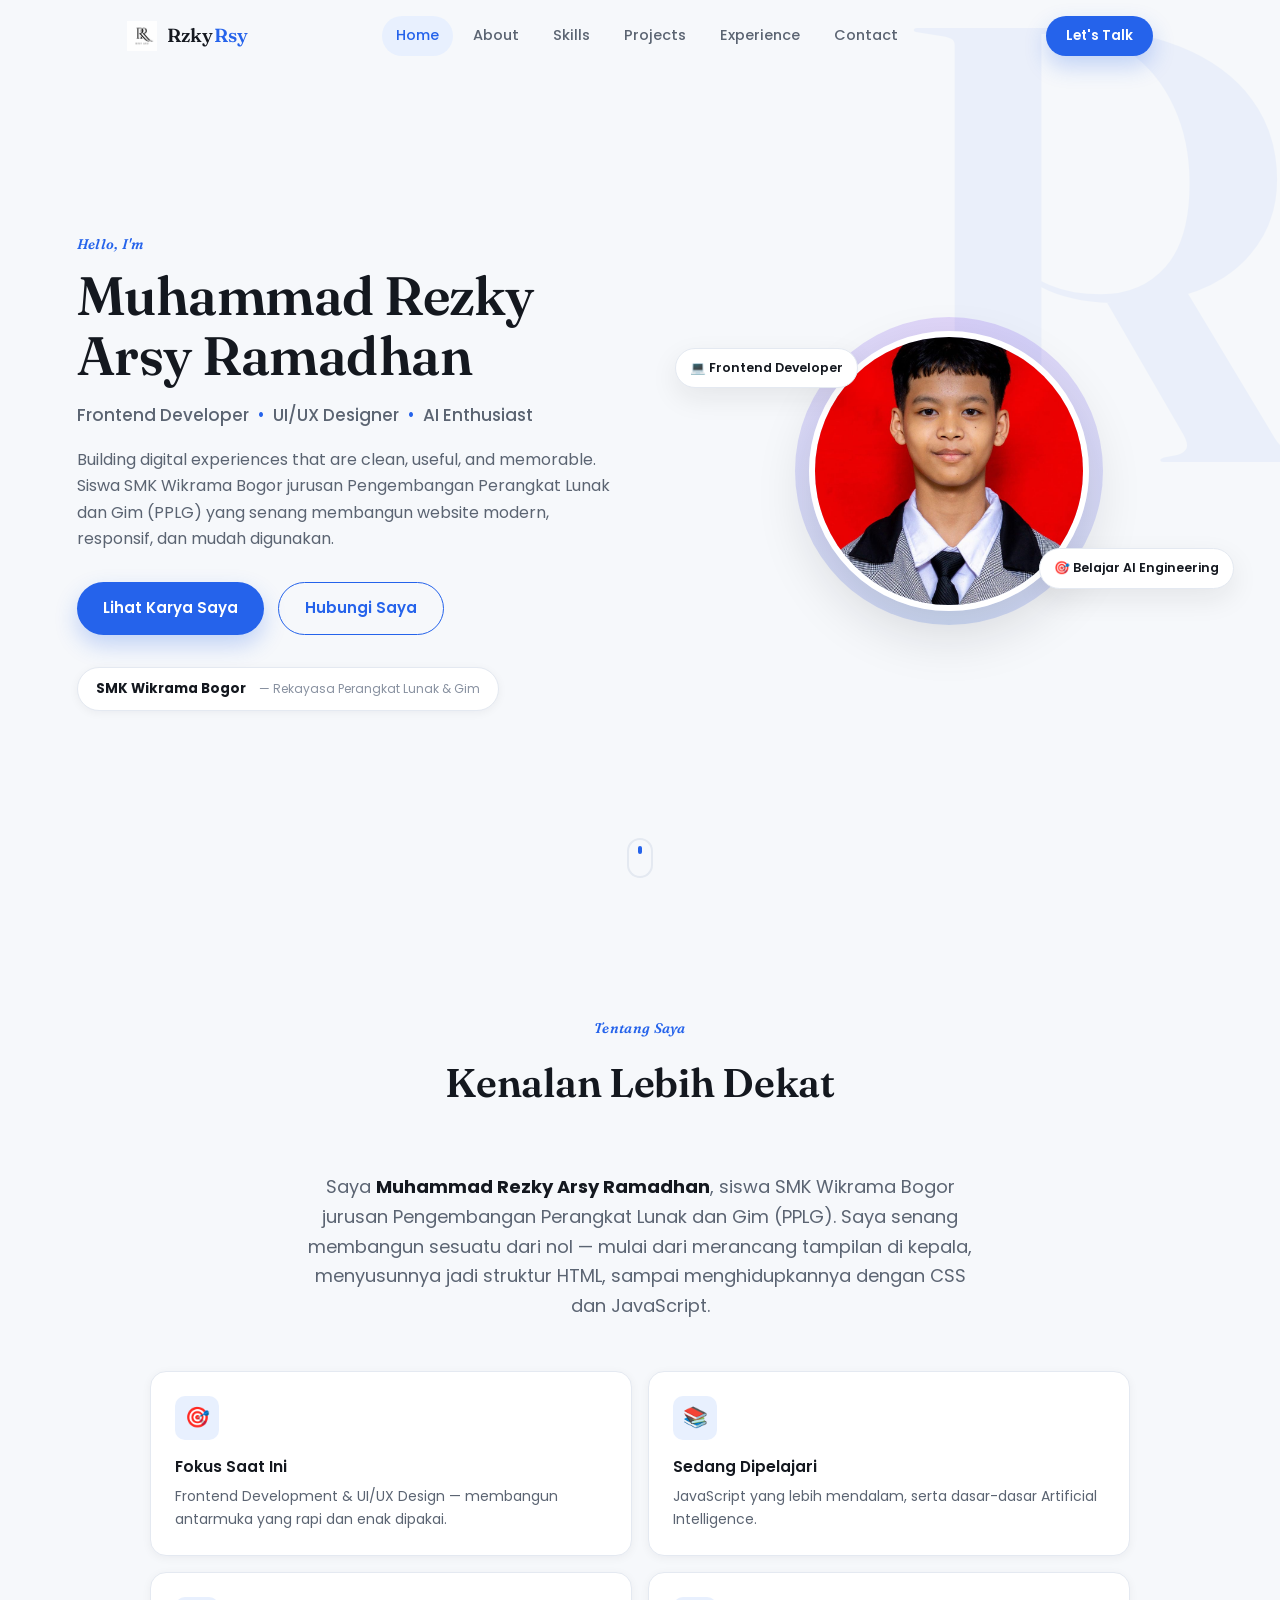
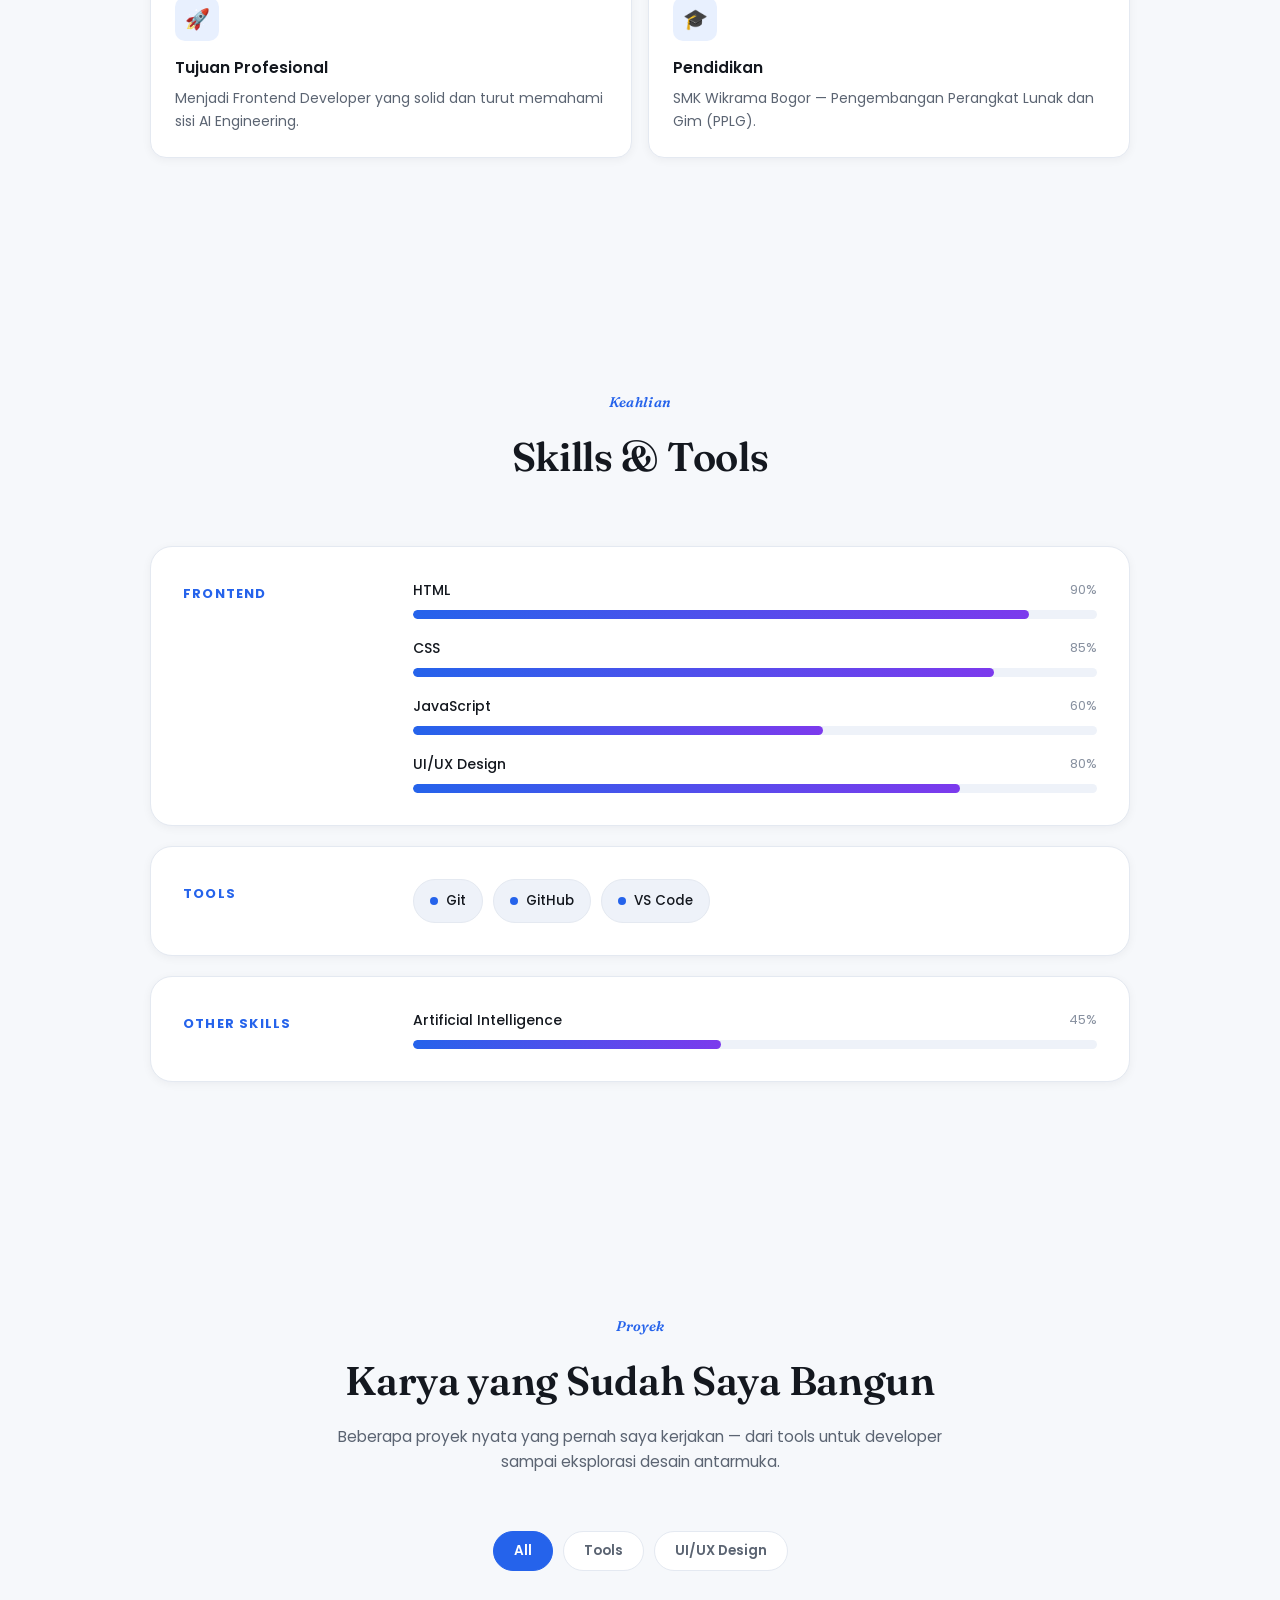
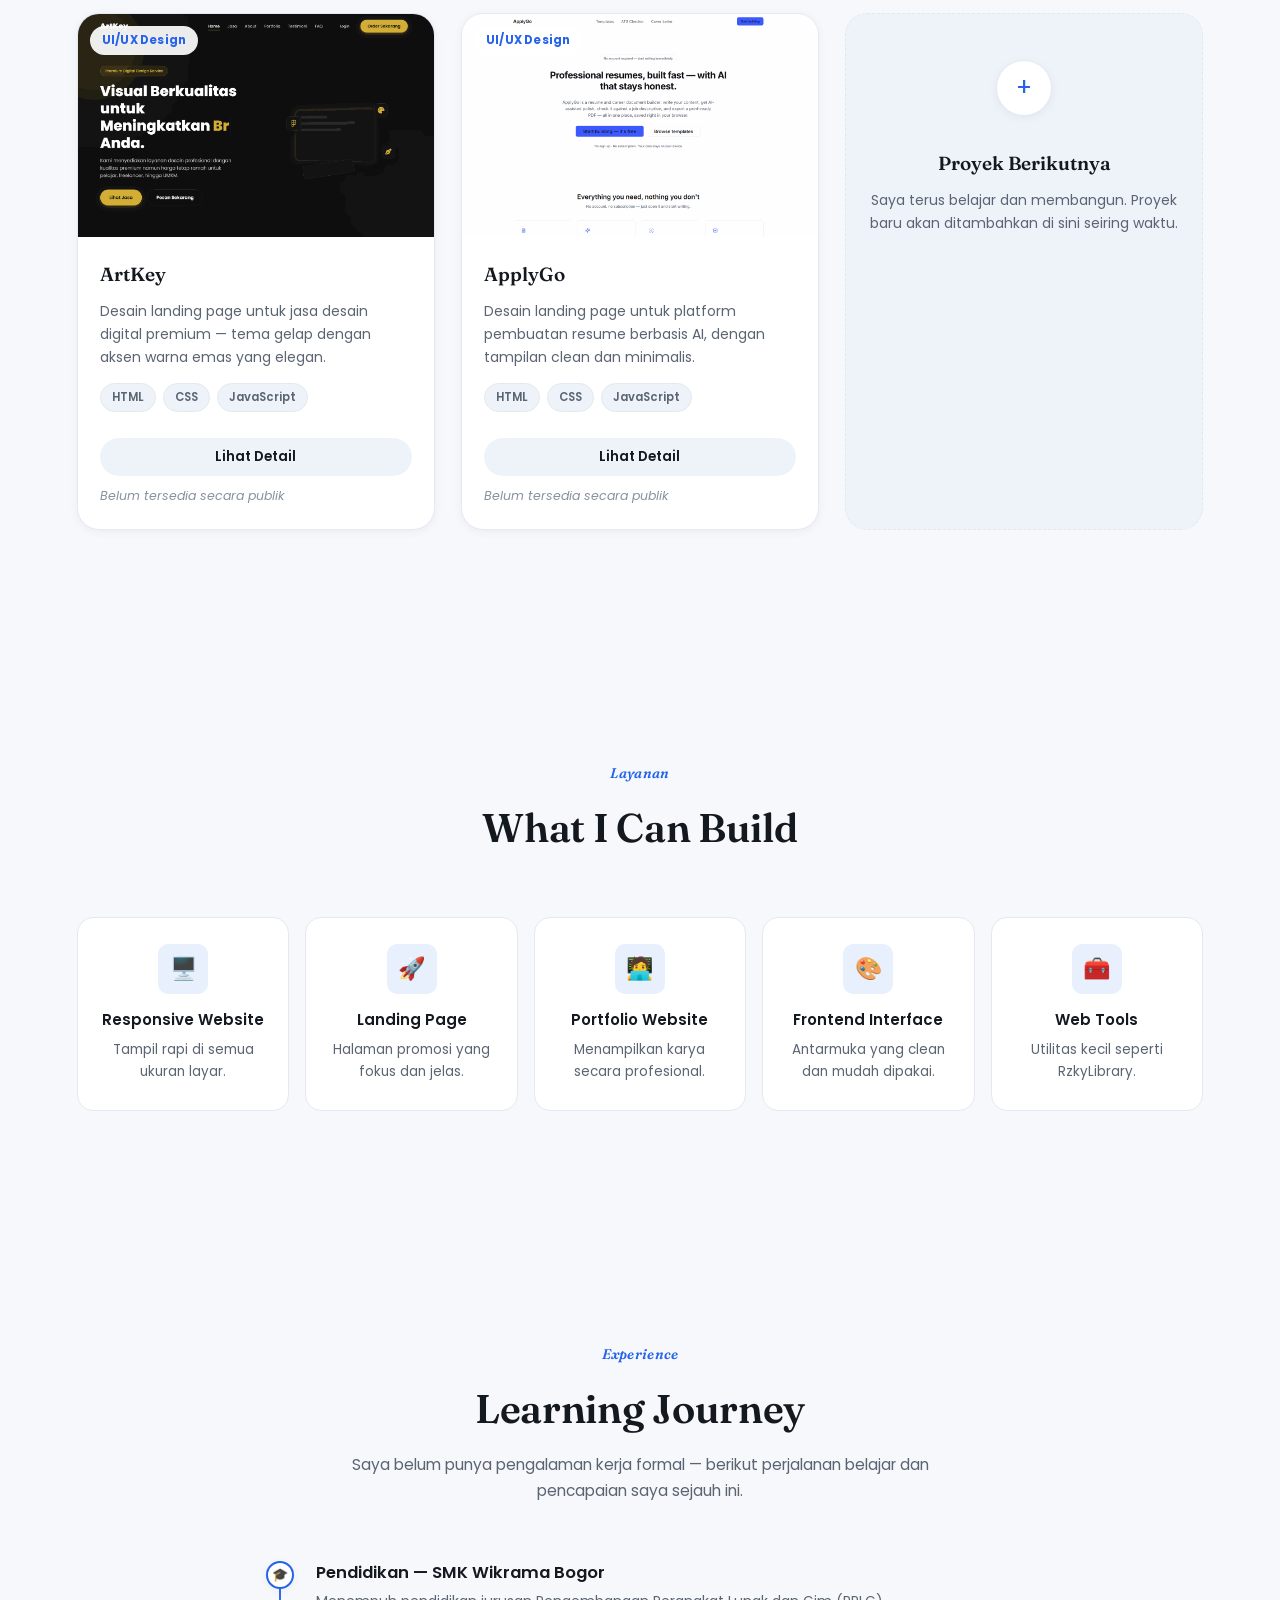
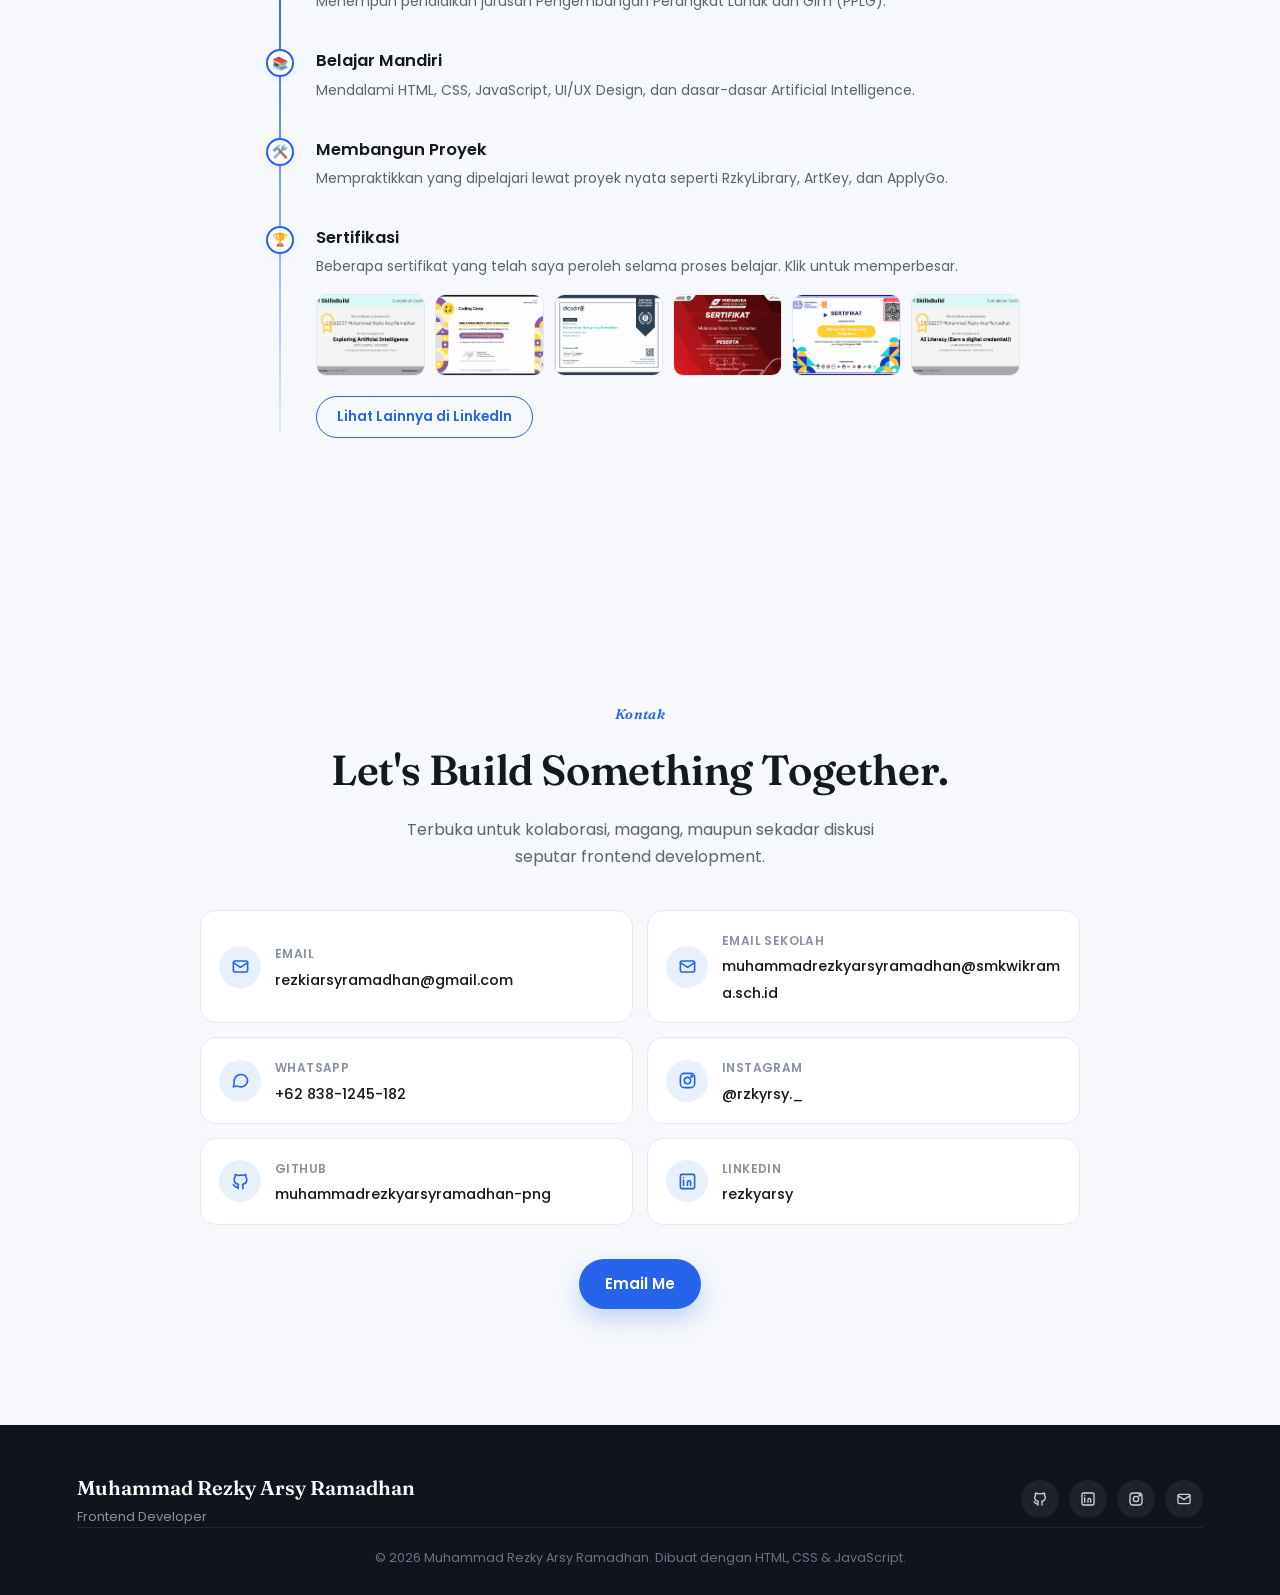
==== index.html @ 9d77505d "RzkyRsy Upgrade v2" ====
<!DOCTYPE html>
<html lang="id">
<head>
<meta charset="UTF-8">
<meta name="viewport" content="width=device-width, initial-scale=1.0">
<title>Muhammad Rezky Arsy Ramadhan | Frontend Developer Portfolio</title>
<meta name="description" content="Portofolio Muhammad Rezky Arsy Ramadhan — Frontend Developer & UI/UX Designer. Lihat proyek, keahlian, dan cara menghubungi saya.">
<meta name="theme-color" content="#2563eb">
<link rel="canonical" href="./index.html">

<meta property="og:type" content="website">
<meta property="og:title" content="Muhammad Rezky Arsy Ramadhan | Frontend Developer">
<meta property="og:description" content="Portofolio pribadi — Frontend Developer & UI/UX Designer. Lihat proyek dan keahlian saya.">
<meta property="og:image" content="img/foto.jpeg">
<meta name="twitter:card" content="summary">

<link rel="icon" type="image/png" href="img/Logo.png">

<link rel="stylesheet" href="style.css">

<link rel="preconnect" href="https://fonts.googleapis.com">
<link rel="preconnect" href="https://fonts.gstatic.com" crossorigin>
<link href="https://fonts.googleapis.com/css2?family=Poppins:wght@300;400;500;600;700&family=Fraunces:ital,wght@0,500;0,600;1,500;1,600&display=swap" rel="stylesheet">
</head>

<body>

<a href="#main-content" class="skip-link">Langsung ke konten</a>
<div class="scroll-progress" id="scrollProgress" aria-hidden="true"></div>

<header class="site-header" id="siteHeader">
  <div class="header-inner">
    <a href="#home" class="brand" aria-label="Kembali ke beranda">
      <img src="img/Logo.png" alt="" class="brand-mark">
      <span class="brand-name">Rzky<span class="accent">Rsy</span>
    </a>

    <nav class="nav-desktop" aria-label="Navigasi utama">
      <a href="#home" class="nav-link" data-nav>Home</a>
      <a href="#about" class="nav-link" data-nav>About</a>
      <a href="#skills" class="nav-link" data-nav>Skills</a>
      <a href="#project" class="nav-link" data-nav>Projects</a>
      <a href="#journey" class="nav-link" data-nav>Experience</a>
      <a href="#contact" class="nav-link" data-nav>Contact</a>
    </nav>

    <div class="header-actions">
      <a href="#contact" class="btn btn-primary btn-sm header-cta">Let's Talk</a>
      <button class="hamburger" id="hamburgerBtn" aria-label="Buka menu navigasi" aria-expanded="false" aria-controls="mobileMenu">
        <span></span><span></span><span></span>
      </button>
    </div>
  </div>

  <nav class="nav-mobile" id="mobileMenu" aria-label="Navigasi mobile">
    <a href="#home" class="nav-link" data-nav>Home</a>
    <a href="#about" class="nav-link" data-nav>About</a>
    <a href="#skills" class="nav-link" data-nav>Skills</a>
    <a href="#project" class="nav-link" data-nav>Projects</a>
    <a href="#journey" class="nav-link" data-nav>Experience</a>
    <a href="#contact" class="nav-link" data-nav>Contact</a>
    <a href="#contact" class="btn btn-primary">Let's Talk</a>
  </nav>
</header>

<main id="main-content">

<!-- ================= HERO ================= -->
<section class="hero" id="home">
  <div class="hero-bg"><span class="hero-watermark" aria-hidden="true">R</span></div>

  <div class="hero-inner">

    <div class="hero-text" data-reveal>
      <p class="eyebrow">Hello, I'm</p>
      <h1 class="hero-name">Muhammad Rezky Arsy Ramadhan</h1>
      <p class="hero-role">
        <span>Frontend Developer</span><span class="dot">•</span>
        <span>UI/UX Designer</span><span class="dot">•</span>
        <span>AI Enthusiast</span>
      </p>
      <p class="hero-desc">
        Building digital experiences that are clean, useful, and memorable. Siswa SMK Wikrama Bogor jurusan
        Pengembangan Perangkat Lunak dan Gim (PPLG) yang senang membangun website modern, responsif, dan mudah digunakan.
      </p>
      <div class="hero-actions">
        <a href="#project" class="btn btn-primary">Lihat Karya Saya</a>
        <a href="#contact" class="btn btn-outline">Hubungi Saya</a>
      </div>
      <div class="hero-meta">
        <strong>SMK Wikrama Bogor</strong>
        <span>&nbsp;— Rekayasa Perangkat Lunak & Gim</span>
      </div>
    </div>

    <div class="hero-visual" data-reveal data-reveal-delay="1">
      <div class="hero-photo-wrap">
        <img src="img/foto.jpeg" alt="Foto Muhammad Rezky Arsy Ramadhan" class="hero-photo" loading="eager" width="280" height="280">
      </div>
      <div class="floating-badge badge-role" aria-hidden="true">💻 Frontend Developer</div>
      <div class="floating-badge badge-focus" aria-hidden="true">🎯 Belajar AI Engineering</div>
    </div>

  </div>

  <a href="#about" class="scroll-cue" aria-label="Gulir ke bawah"><span></span></a>
</section>

<!-- ================= ABOUT ================= -->
<section class="about" id="about">
  <div class="section-head" data-reveal>
    <p class="eyebrow">Tentang Saya</p>
    <h2>Kenalan Lebih Dekat</h2>
  </div>

  <div class="about-grid">
    <p class="about-lead" data-reveal>
      Saya <strong>Muhammad Rezky Arsy Ramadhan</strong>, siswa SMK Wikrama Bogor jurusan Pengembangan Perangkat
      Lunak dan Gim (PPLG). Saya senang membangun sesuatu dari nol — mulai dari merancang tampilan di kepala,
      menyusunnya jadi struktur HTML, sampai menghidupkannya dengan CSS dan JavaScript.
    </p>

    <div class="info-cards">
      <div class="info-card" data-reveal>
        <span class="info-icon" aria-hidden="true">🎯</span>
        <h3>Fokus Saat Ini</h3>
        <p>Frontend Development &amp; UI/UX Design — membangun antarmuka yang rapi dan enak dipakai.</p>
      </div>
      <div class="info-card" data-reveal data-reveal-delay="1">
        <span class="info-icon" aria-hidden="true">📚</span>
        <h3>Sedang Dipelajari</h3>
        <p>JavaScript yang lebih mendalam, serta dasar-dasar Artificial Intelligence.</p>
      </div>
      <div class="info-card" data-reveal data-reveal-delay="2">
        <span class="info-icon" aria-hidden="true">🚀</span>
        <h3>Tujuan Profesional</h3>
        <p>Menjadi Frontend Developer yang solid dan turut memahami sisi AI Engineering.</p>
      </div>
      <div class="info-card" data-reveal data-reveal-delay="3">
        <span class="info-icon" aria-hidden="true">🎓</span>
        <h3>Pendidikan</h3>
        <p>SMK Wikrama Bogor — Pengembangan Perangkat Lunak dan Gim (PPLG).</p>
      </div>
    </div>
  </div>
</section>

<!-- ================= SKILLS ================= -->
<section class="skills" id="skills">
  <div class="section-head" data-reveal>
    <p class="eyebrow">Keahlian</p>
    <h2>Skills &amp; Tools</h2>
  </div>

  <div class="skills-groups">

    <div class="skill-group" data-reveal>
      <h3>Frontend</h3>
      <div class="skill-bars">
        <div class="skill-bar-row">
          <div class="skill-bar-top"><span>HTML</span><span>90%</span></div>
          <div class="bar"><div class="bar-fill" data-width="90"></div></div>
        </div>
        <div class="skill-bar-row">
          <div class="skill-bar-top"><span>CSS</span><span>85%</span></div>
          <div class="bar"><div class="bar-fill" data-width="85"></div></div>
        </div>
        <div class="skill-bar-row">
          <div class="skill-bar-top"><span>JavaScript</span><span>60%</span></div>
          <div class="bar"><div class="bar-fill" data-width="60"></div></div>
        </div>
        <div class="skill-bar-row">
          <div class="skill-bar-top"><span>UI/UX Design</span><span>80%</span></div>
          <div class="bar"><div class="bar-fill" data-width="80"></div></div>
        </div>
      </div>
    </div>

    <div class="skill-group" data-reveal data-reveal-delay="1">
      <h3>Tools</h3>
      <div class="tool-chips">
        <span class="tool-chip"><span class="dot-icon" aria-hidden="true"></span>Git</span>
        <span class="tool-chip"><span class="dot-icon" aria-hidden="true"></span>GitHub</span>
        <span class="tool-chip"><span class="dot-icon" aria-hidden="true"></span>VS Code</span>
      </div>
    </div>

    <div class="skill-group" data-reveal data-reveal-delay="2">
      <h3>Other Skills</h3>
      <div class="skill-bars">
        <div class="skill-bar-row">
          <div class="skill-bar-top"><span>Artificial Intelligence</span><span>45%</span></div>
          <div class="bar"><div class="bar-fill" data-width="45"></div></div>
        </div>
      </div>
    </div>

  </div>
</section>

<!-- ================= PROJECTS ================= -->
<section class="project" id="project">
  <div class="section-head" data-reveal>
    <p class="eyebrow">Proyek</p>
    <h2>Karya yang Sudah Saya Bangun</h2>
    <p class="section-sub">Beberapa proyek nyata yang pernah saya kerjakan — dari tools untuk developer sampai eksplorasi desain antarmuka.</p>
  </div>

  <div class="filter-bar" role="group" aria-label="Filter proyek" data-reveal>
    <button class="filter-btn active" data-filter="all">All</button>
    <button class="filter-btn" data-filter="tools">Tools</button>
    <button class="filter-btn" data-filter="design">UI/UX Design</button>
  </div>

  <div class="project-grid" id="projectGrid">

    <!-- PROJECT 2: ArtKey -->
    <article class="project-card" data-category="design" data-reveal data-reveal-delay="1"
      data-title="ArtKey — Landing Page Jasa Desain"
      data-category-label="UI/UX Design"
      data-desc="Desain antarmuka untuk landing page jasa desain digital premium bertema gelap dengan aksen emas. Fokus pada hero section yang kuat, navigasi yang jelas, dan call-to-action yang mudah ditemukan."
      data-role="Merancang tampilan halaman (hero, navigasi, CTA) serta menyusun struktur HTML &amp; CSS-nya."
      data-tech="HTML,CSS,JavaScript"
      data-images="img/startup1.png,img/startup1-mobile.png">
      <div class="project-media">
        <span class="project-category-tag">UI/UX Design</span>
        <div class="slides">
          <img src="img/startup1.png" alt="Tampilan desktop landing page ArtKey" loading="lazy">
        </div>
      </div>
      <div class="project-body">
        <div class="project-title-row"><h3>ArtKey</h3></div>
        <p class="project-desc">Desain landing page untuk jasa desain digital premium — tema gelap dengan aksen warna emas yang elegan.</p>
        <div class="tech-badges">
          <span class="tech-badge">HTML</span><span class="tech-badge">CSS</span><span class="tech-badge">JavaScript</span>
        </div>
        <div class="project-links">
          <button type="button" class="btn btn-ghost btn-sm" data-open-detail>Lihat Detail</button>
          <span class="link-note">Belum tersedia secara publik</span>
        </div>
      </div>
    </article>

    <!-- PROJECT 3: ApplyGo -->
    <article class="project-card" data-category="design" data-reveal data-reveal-delay="2"
      data-title="ApplyGo — Resume Builder Landing Page"
      data-category-label="UI/UX Design"
      data-desc="Desain antarmuka untuk platform pembuatan resume berbantuan AI. Tampilan clean dan minimalis dengan fokus pada kejelasan alur: tulis, sesuaikan dengan deskripsi pekerjaan, lalu ekspor."
      data-role="Merancang struktur halaman dan tampilan visual (hero, section fitur, CTA)."
      data-tech="HTML,CSS,JavaScript"
      data-images="img/startup2.png">
      <div class="project-media">
        <span class="project-category-tag">UI/UX Design</span>
        <div class="slides">
          <img src="img/startup2.png" alt="Tampilan landing page ApplyGo" loading="lazy">
        </div>
      </div>
      <div class="project-body">
        <div class="project-title-row"><h3>ApplyGo</h3></div>
        <p class="project-desc">Desain landing page untuk platform pembuatan resume berbasis AI, dengan tampilan clean dan minimalis.</p>
        <div class="tech-badges">
          <span class="tech-badge">HTML</span><span class="tech-badge">CSS</span><span class="tech-badge">JavaScript</span>
        </div>
        <div class="project-links">
          <button type="button" class="btn btn-ghost btn-sm" data-open-detail>Lihat Detail</button>
          <span class="link-note">Belum tersedia secara publik</span>
        </div>
      </div>
    </article>

    <!-- COMING SOON -->
    <article class="project-card coming-soon" data-category="all" data-reveal data-reveal-delay="3">
      <div class="project-media">
        <div class="coming-soon-icon" aria-hidden="true">+</div>
      </div>
      <div class="project-body">
        <div class="project-title-row"><h3>Proyek Berikutnya</h3></div>
        <p class="project-desc">Saya terus belajar dan membangun. Proyek baru akan ditambahkan di sini seiring waktu.</p>
      </div>
    </article>

  </div>
</section>

<!-- Project detail modal -->
<div class="modal-overlay" id="projectModal" aria-hidden="true">
  <div class="modal-box" role="dialog" aria-modal="true" aria-labelledby="modalTitle">
    <button class="modal-close" type="button" id="modalCloseBtn" aria-label="Tutup detail proyek">✕</button>
    <div class="modal-media">
      <img src="" alt="" id="modalImage">
    </div>
    <div class="modal-content">
      <span class="project-category-tag" id="modalCategory"></span>
      <h3 id="modalTitle"></h3>
      <div class="modal-section">
        <h4>Overview</h4>
        <p id="modalDesc"></p>
      </div>
      <div class="modal-section">
        <h4>Peran Saya</h4>
        <p id="modalRole"></p>
      </div>
      <div class="modal-section">
        <h4>Teknologi</h4>
        <div class="tech-badges" id="modalTech"></div>
      </div>
      <div class="project-links" id="modalLinks" style="margin-top:20px;"></div>
    </div>
  </div>
</div>

<!-- ================= WHAT I CAN BUILD ================= -->
<section class="services" id="services">
  <div class="section-head" data-reveal>
    <p class="eyebrow">Layanan</p>
    <h2>What I Can Build</h2>
  </div>
  <div class="services-grid">
    <div class="service-card" data-reveal>
      <div class="service-icon" aria-hidden="true">🖥️</div>
      <h3>Responsive Website</h3>
      <p>Tampil rapi di semua ukuran layar.</p>
    </div>
    <div class="service-card" data-reveal data-reveal-delay="1">
      <div class="service-icon" aria-hidden="true">🚀</div>
      <h3>Landing Page</h3>
      <p>Halaman promosi yang fokus dan jelas.</p>
    </div>
    <div class="service-card" data-reveal data-reveal-delay="2">
      <div class="service-icon" aria-hidden="true">🧑‍💻</div>
      <h3>Portfolio Website</h3>
      <p>Menampilkan karya secara profesional.</p>
    </div>
    <div class="service-card" data-reveal data-reveal-delay="3">
      <div class="service-icon" aria-hidden="true">🎨</div>
      <h3>Frontend Interface</h3>
      <p>Antarmuka yang clean dan mudah dipakai.</p>
    </div>
    <div class="service-card" data-reveal data-reveal-delay="4">
      <div class="service-icon" aria-hidden="true">🧰</div>
      <h3>Web Tools</h3>
      <p>Utilitas kecil seperti RzkyLibrary.</p>
    </div>
  </div>
</section>

<!-- ================= JOURNEY / EXPERIENCE ================= -->
<section class="journey" id="journey">
  <div class="section-head" data-reveal>
    <p class="eyebrow">Experience</p>
    <h2>Learning Journey</h2>
    <p class="section-sub">Saya belum punya pengalaman kerja formal — berikut perjalanan belajar dan pencapaian saya sejauh ini.</p>
  </div>

  <div class="timeline">
    <div class="timeline-item" data-reveal>
      <div class="timeline-dot" aria-hidden="true">🎓</div>
      <h3>Pendidikan — SMK Wikrama Bogor</h3>
      <p>Menempuh pendidikan jurusan Pengembangan Perangkat Lunak dan Gim (PPLG).</p>
    </div>
    <div class="timeline-item" data-reveal data-reveal-delay="1">
      <div class="timeline-dot" aria-hidden="true">📚</div>
      <h3>Belajar Mandiri</h3>
      <p>Mendalami HTML, CSS, JavaScript, UI/UX Design, dan dasar-dasar Artificial Intelligence.</p>
    </div>
    <div class="timeline-item" data-reveal data-reveal-delay="2">
      <div class="timeline-dot" aria-hidden="true">🛠️</div>
      <h3>Membangun Proyek</h3>
      <p>Mempraktikkan yang dipelajari lewat proyek nyata seperti RzkyLibrary, ArtKey, dan ApplyGo.</p>
    </div>
    <div class="timeline-item" data-reveal data-reveal-delay="3" id="sertif">
      <div class="timeline-dot" aria-hidden="true">🏆</div>
      <h3>Sertifikasi</h3>
      <p>Beberapa sertifikat yang telah saya peroleh selama proses belajar. Klik untuk memperbesar.</p>
      <div class="cert-grid">
        <a class="cert-card" href="img/1.png" target="_blank" rel="noopener" aria-label="Buka sertifikat 1 ukuran penuh"><img src="img/1.png" alt="Sertifikat 1" loading="lazy"></a>
        <a class="cert-card" href="img/2.png" target="_blank" rel="noopener" aria-label="Buka sertifikat 2 ukuran penuh"><img src="img/2.png" alt="Sertifikat 2" loading="lazy"></a>
        <a class="cert-card" href="img/3.png" target="_blank" rel="noopener" aria-label="Buka sertifikat 3 ukuran penuh"><img src="img/3.png" alt="Sertifikat 3" loading="lazy"></a>
        <a class="cert-card" href="img/4.png" target="_blank" rel="noopener" aria-label="Buka sertifikat 4 ukuran penuh"><img src="img/4.png" alt="Sertifikat 4" loading="lazy"></a>
        <a class="cert-card" href="img/5.png" target="_blank" rel="noopener" aria-label="Buka sertifikat 5 ukuran penuh"><img src="img/5.png" alt="Sertifikat 5" loading="lazy"></a>
        <a class="cert-card" href="img/6.png" target="_blank" rel="noopener" aria-label="Buka sertifikat 6 ukuran penuh"><img src="img/6.png" alt="Sertifikat 6" loading="lazy"></a>
      </div>
      <div class="hero-actions" style="margin-top:20px;">
        <a href="https://www.linkedin.com/in/rezkyarsy/" target="_blank" rel="noopener" class="btn btn-outline btn-sm">Lihat Lainnya di LinkedIn</a>
      </div>
    </div>
  </div>
</section>

<!-- ================= CONTACT ================= -->
<section class="contact" id="contact">
  <div class="contact-inner">
    <p class="eyebrow" data-reveal>Kontak</p>
    <h2 data-reveal>Let's Build Something Together.</h2>
    <p class="section-sub" data-reveal>Terbuka untuk kolaborasi, magang, maupun sekadar diskusi seputar frontend development.</p>

    <div class="contact-grid" data-reveal>
      <a class="contact-card" href="mailto:rezkiarsyramadhan@gmail.com">
        <span class="contact-icon" aria-hidden="true">
          <svg viewBox="0 0 24 24" fill="none" stroke="currentColor" stroke-width="2" stroke-linecap="round" stroke-linejoin="round"><rect x="3" y="5" width="18" height="14" rx="2"></rect><path d="M3 7l9 6 9-6"></path></svg>
        </span>
        <span>
          <span class="contact-label">Email</span><br>
          <span class="contact-value">rezkiarsyramadhan@gmail.com</span>
        </span>
      </a>

      <a class="contact-card" href="mailto:muhammadrezkyarsyramadhan@smkwikrama.sch.id">
        <span class="contact-icon" aria-hidden="true">
          <svg viewBox="0 0 24 24" fill="none" stroke="currentColor" stroke-width="2" stroke-linecap="round" stroke-linejoin="round"><rect x="3" y="5" width="18" height="14" rx="2"></rect><path d="M3 7l9 6 9-6"></path></svg>
        </span>
        <span>
          <span class="contact-label">Email Sekolah</span><br>
          <span class="contact-value">muhammadrezkyarsyramadhan@smkwikrama.sch.id</span>
        </span>
      </a>

      <a class="contact-card" href="https://wa.me/628381245182" target="_blank" rel="noopener">
        <span class="contact-icon" aria-hidden="true">
          <svg viewBox="0 0 24 24" fill="none" stroke="currentColor" stroke-width="2" stroke-linecap="round" stroke-linejoin="round"><path d="M21 11.5a8.5 8.5 0 0 1-12.4 7.55L3 20l1.05-5.4A8.5 8.5 0 1 1 21 11.5z"></path></svg>
        </span>
        <span>
          <span class="contact-label">WhatsApp</span><br>
          <span class="contact-value">+62 838-1245-182</span>
        </span>
      </a>

      <a class="contact-card" href="https://instagram.com/rzkyrsy._" target="_blank" rel="noopener">
        <span class="contact-icon" aria-hidden="true">
          <svg viewBox="0 0 24 24" fill="none" stroke="currentColor" stroke-width="2" stroke-linecap="round" stroke-linejoin="round"><rect x="3" y="3" width="18" height="18" rx="5"></rect><circle cx="12" cy="12" r="4"></circle><circle cx="17.5" cy="6.5" r="1"></circle></svg>
        </span>
        <span>
          <span class="contact-label">Instagram</span><br>
          <span class="contact-value">@rzkyrsy._</span>
        </span>
      </a>

      <a class="contact-card" href="https://github.com/muhammadrezkyarsyramadhan-png" target="_blank" rel="noopener">
        <span class="contact-icon" aria-hidden="true">
          <svg viewBox="0 0 24 24" fill="none" stroke="currentColor" stroke-width="2" stroke-linecap="round" stroke-linejoin="round"><path d="M9 19c-4.3 1.4-4.3-2.5-6-3m12 5v-3.5c0-1 .1-1.4-.5-2 2.8-.3 5.5-1.4 5.5-6a4.6 4.6 0 0 0-1.3-3.2 4.2 4.2 0 0 0-.1-3.2s-1.1-.3-3.5 1.3a12.3 12.3 0 0 0-6.2 0C6.5 2.8 5.4 3.1 5.4 3.1a4.2 4.2 0 0 0-.1 3.2A4.6 4.6 0 0 0 4 9.5c0 4.6 2.7 5.7 5.5 6-.6.6-.6 1.2-.5 2V21"></path></svg>
        </span>
        <span>
          <span class="contact-label">GitHub</span><br>
          <span class="contact-value">muhammadrezkyarsyramadhan-png</span>
        </span>
      </a>

      <a class="contact-card" href="https://www.linkedin.com/in/rezkyarsy/" target="_blank" rel="noopener">
        <span class="contact-icon" aria-hidden="true">
          <svg viewBox="0 0 24 24" fill="none" stroke="currentColor" stroke-width="2" stroke-linecap="round" stroke-linejoin="round"><rect x="3" y="3" width="18" height="18" rx="2"></rect><path d="M7 10v7M7 7v.01M12 17v-4a2 2 0 0 1 4 0v4M12 13v4"></path></svg>
        </span>
        <span>
          <span class="contact-label">LinkedIn</span><br>
          <span class="contact-value">rezkyarsy</span>
        </span>
      </a>
    </div>

    <a href="mailto:rezkiarsyramadhan@gmail.com" class="btn btn-primary" data-reveal>Email Me</a>
  </div>
</section>

</main>

<button class="back-to-top" id="backToTop" aria-label="Kembali ke atas">↑</button>

<footer class="site-footer">
  <div class="footer-inner">
    <div class="footer-brand">
      <span class="brand-name">Muhammad Rezky Arsy Ramadhan</span>
      <div class="footer-role">Frontend Developer</div>
    </div>

    <div class="footer-social">
      <a href="https://github.com/muhammadrezkyarsyramadhan-png" target="_blank" rel="noopener" aria-label="GitHub">
        <svg viewBox="0 0 24 24" fill="none" stroke="currentColor" stroke-width="2" stroke-linecap="round" stroke-linejoin="round"><path d="M9 19c-4.3 1.4-4.3-2.5-6-3m12 5v-3.5c0-1 .1-1.4-.5-2 2.8-.3 5.5-1.4 5.5-6a4.6 4.6 0 0 0-1.3-3.2 4.2 4.2 0 0 0-.1-3.2s-1.1-.3-3.5 1.3a12.3 12.3 0 0 0-6.2 0C6.5 2.8 5.4 3.1 5.4 3.1a4.2 4.2 0 0 0-.1 3.2A4.6 4.6 0 0 0 4 9.5c0 4.6 2.7 5.7 5.5 6-.6.6-.6 1.2-.5 2V21" ></path></svg>
      </a>
      <a href="https://www.linkedin.com/in/rezkyarsy/" target="_blank" rel="noopener" aria-label="LinkedIn">
        <svg viewBox="0 0 24 24" fill="none" stroke="currentColor" stroke-width="2" stroke-linecap="round" stroke-linejoin="round"><rect x="3" y="3" width="18" height="18" rx="2" ></rect><path d="M7 10v7M7 7v.01M12 17v-4a2 2 0 0 1 4 0v4M12 13v4" ></path></svg>
      </a>
      <a href="https://instagram.com/rzkyrsy._" target="_blank" rel="noopener" aria-label="Instagram">
        <svg viewBox="0 0 24 24" fill="none" stroke="currentColor" stroke-width="2" stroke-linecap="round" stroke-linejoin="round"><rect x="3" y="3" width="18" height="18" rx="5" ></rect><circle cx="12" cy="12" r="4" ></circle><circle cx="17.5" cy="6.5" r="1" ></circle></svg>
      </a>
      <a href="mailto:rezkiarsyramadhan@gmail.com" aria-label="Email">
        <svg viewBox="0 0 24 24" fill="none" stroke="currentColor" stroke-width="2" stroke-linecap="round" stroke-linejoin="round"><rect x="3" y="5" width="18" height="14" rx="2" ></rect><path d="M3 7l9 6 9-6" ></path></svg>
      </a>
    </div>
  </div>
  <div class="footer-bottom">© 2026 Muhammad Rezky Arsy Ramadhan. Dibuat dengan HTML, CSS &amp; JavaScript.</div>
</footer>

<script src="script.js"></script>
</body>
</html>
---- style.css ----
/* =========================================================
   RzkyRsy Portfolio — Design System
   ========================================================= */

:root {
  /* Colors */
  --bg: #f6f8fb;
  --surface: #ffffff;
  --surface-2: #eef2f9;
  --text: #14181f;
  --muted: #5b6472;
  --muted-2: #8891a0;
  --accent: #2563eb;
  --accent-dark: #1d4ed8;
  --accent-soft: #e8f0fe;
  --accent-2: #7c3aed;
  --border: #e4e9f1;
  --success: #16a34a;

  /* Radius */
  --r-sm: 10px;
  --r-md: 16px;
  --r-lg: 22px;
  --r-full: 999px;

  /* Shadow */
  --shadow-sm: 0 2px 10px rgba(20, 24, 31, .05);
  --shadow-md: 0 10px 28px rgba(20, 24, 31, .08);
  --shadow-lg: 0 22px 55px rgba(20, 24, 31, .14);

  /* Layout */
  --header-h: 72px;
  --container: 1180px;
  --section-pad: clamp(64px, 9vw, 120px);

  /* Type */
  --font-body: 'Poppins', system-ui, sans-serif;
  --font-display: 'Fraunces', 'Poppins', serif;
}

/* =========================================================
   Reset
   ========================================================= */

* {
  margin: 0;
  padding: 0;
  box-sizing: border-box;
}

html {
  scroll-behavior: smooth;
  scroll-padding-top: var(--header-h);
}

body {
  font-family: var(--font-body);
  background: var(--bg);
  color: var(--text);
  line-height: 1.65;
  -webkit-font-smoothing: antialiased;
  overflow-x: hidden;
}

img {
  max-width: 100%;
  display: block;
}

a {
  color: inherit;
  text-decoration: none;
}

ul {
  list-style: none;
}

button {
  font-family: inherit;
  cursor: pointer;
  border: none;
  background: none;
}

section {
  padding: var(--section-pad) 6vw;
  position: relative;
}

.container {
  max-width: var(--container);
  margin: 0 auto;
}

@media (prefers-reduced-motion: reduce) {
  *, *::before, *::after {
    animation-duration: 0.001ms !important;
    animation-iteration-count: 1 !important;
    transition-duration: 0.001ms !important;
    scroll-behavior: auto !important;
  }
}

:focus-visible {
  outline: 3px solid var(--accent);
  outline-offset: 3px;
  border-radius: 4px;
}

.visually-hidden {
  position: absolute;
  width: 1px;
  height: 1px;
  overflow: hidden;
  clip: rect(0 0 0 0);
  white-space: nowrap;
}

.skip-link {
  position: absolute;
  left: 12px;
  top: -60px;
  background: var(--accent);
  color: #fff;
  padding: 10px 18px;
  border-radius: var(--r-sm);
  z-index: 3000;
  transition: top .2s ease;
}

.skip-link:focus {
  top: 12px;
}

/* =========================================================
   Scroll progress
   ========================================================= */

.scroll-progress {
  position: fixed;
  top: 0;
  left: 0;
  height: 3px;
  width: 0%;
  background: linear-gradient(90deg, var(--accent), var(--accent-2));
  z-index: 3000;
  transition: width .1s linear;
}

/* =========================================================
   Header / Navbar
   ========================================================= */

.site-header {
  position: fixed;
  top: 0;
  left: 0;
  right: 0;
  height: var(--header-h);
  z-index: 2000;
  background: transparent;
  transition: background .35s ease, box-shadow .35s ease, backdrop-filter .35s ease, border-color .35s ease;
  border-bottom: 1px solid transparent;
}

.site-header.scrolled {
  background: rgba(255, 255, 255, .82);
  backdrop-filter: blur(14px);
  -webkit-backdrop-filter: blur(14px);
  box-shadow: var(--shadow-sm);
  border-bottom: 1px solid var(--border);
}

.header-inner {
  max-width: var(--container);
  margin: 0 auto;
  height: var(--header-h);
  padding: 0 6vw;
  display: flex;
  align-items: center;
  justify-content: space-between;
  gap: 18px;
}

.brand {
  display: flex;
  align-items: center;
  gap: 10px;
  font-weight: 600;
  letter-spacing: .2px;
  flex-shrink: 0;
}

.brand-mark {
  width: 30px;
  height: 30px;
  object-fit: contain;
}

.brand-name {
  font-family: var(--font-display);
  font-size: 19px;
  font-weight: 600;
  color: var(--text);
}

.brand-name .accent {
  color: var(--accent);
}

.nav-desktop {
  display: none;
  align-items: center;
  gap: 6px;
}

.nav-link {
  position: relative;
  padding: 8px 14px;
  font-size: 14.5px;
  font-weight: 500;
  color: var(--muted);
  border-radius: var(--r-full);
  transition: color .25s ease, background .25s ease;
  white-space: nowrap;
}

.nav-link:hover {
  color: var(--accent);
  background: var(--accent-soft);
}

.nav-link.active {
  color: var(--accent);
  background: var(--accent-soft);
}

.header-actions {
  display: flex;
  align-items: center;
  gap: 12px;
}

.header-cta {
  display: none;
}

.hamburger {
  display: flex;
  flex-direction: column;
  justify-content: center;
  gap: 5px;
  width: 40px;
  height: 40px;
  border-radius: var(--r-sm);
  align-items: center;
}

.hamburger span {
  width: 22px;
  height: 2px;
  background: var(--text);
  border-radius: 2px;
  transition: transform .3s ease, opacity .3s ease;
}

.hamburger[aria-expanded="true"] span:nth-child(1) {
  transform: translateY(7px) rotate(45deg);
}

.hamburger[aria-expanded="true"] span:nth-child(2) {
  opacity: 0;
}

.hamburger[aria-expanded="true"] span:nth-child(3) {
  transform: translateY(-7px) rotate(-45deg);
}

.nav-mobile {
  position: fixed;
  top: var(--header-h);
  left: 0;
  right: 0;
  background: var(--surface);
  border-bottom: 1px solid var(--border);
  box-shadow: var(--shadow-md);
  display: flex;
  flex-direction: column;
  padding: 10px 6vw 22px;
  gap: 4px;
  transform: translateY(-8px);
  opacity: 0;
  visibility: hidden;
  pointer-events: none;
  transition: transform .25s ease, opacity .25s ease, visibility .25s;
  z-index: 1999;
}

.nav-mobile.open {
  transform: translateY(0);
  opacity: 1;
  visibility: visible;
  pointer-events: auto;
}

.nav-mobile .nav-link {
  padding: 13px 12px;
  font-size: 16px;
  border-radius: var(--r-sm);
  border-bottom: 1px solid var(--border);
}

.nav-mobile .nav-link:last-of-type {
  border-bottom: none;
}

.nav-mobile .btn {
  margin-top: 12px;
  width: 100%;
  text-align: center;
}

/* =========================================================
   Buttons
   ========================================================= */

.btn {
  display: inline-flex;
  align-items: center;
  justify-content: center;
  gap: 8px;
  padding: 13px 26px;
  border-radius: var(--r-full);
  font-weight: 600;
  font-size: 15px;
  transition: transform .25s ease, box-shadow .25s ease, background .25s ease, color .25s ease;
  min-height: 44px;
  white-space: nowrap;
}

.btn-primary {
  background: var(--accent);
  color: #fff;
  box-shadow: 0 10px 22px rgba(37, 99, 235, .25);
}

.btn-primary:hover {
  background: var(--accent-dark);
  transform: translateY(-3px);
  box-shadow: 0 16px 30px rgba(37, 99, 235, .32);
}

.btn-outline {
  border: 1.5px solid var(--accent);
  color: var(--accent);
  background: transparent;
}

.btn-outline:hover {
  background: var(--accent);
  color: #fff;
  transform: translateY(-3px);
}

.btn-ghost {
  background: var(--surface-2);
  color: var(--text);
}

.btn-ghost:hover {
  background: var(--border);
}

.btn-sm {
  padding: 9px 20px;
  font-size: 13.5px;
  min-height: 38px;
}

.btn:disabled,
.btn[aria-disabled="true"] {
  opacity: .5;
  pointer-events: none;
}

/* =========================================================
   Section heads
   ========================================================= */

.eyebrow {
  display: inline-block;
  font-family: var(--font-display);
  font-style: italic;
  font-size: 14px;
  color: var(--accent);
  font-weight: 600;
  letter-spacing: .3px;
  margin-bottom: 10px;
}

.section-head {
  text-align: center;
  max-width: 620px;
  margin: 0 auto clamp(36px, 5vw, 56px);
}

.section-head h2 {
  font-family: var(--font-display);
  font-size: clamp(28px, 4vw, 40px);
  font-weight: 600;
  color: var(--text);
  letter-spacing: -.3px;
}

.section-head p.section-sub {
  margin-top: 10px;
  color: var(--muted);
  font-size: 15.5px;
}

/* =========================================================
   Reveal animation
   ========================================================= */

[data-reveal] {
  opacity: 0;
  transform: translateY(22px);
  transition: opacity .7s cubic-bezier(.2,.7,.3,1), transform .7s cubic-bezier(.2,.7,.3,1);
}

[data-reveal].in-view {
  opacity: 1;
  transform: translateY(0);
}

[data-reveal-delay="1"] { transition-delay: .08s; }
[data-reveal-delay="2"] { transition-delay: .16s; }
[data-reveal-delay="3"] { transition-delay: .24s; }
[data-reveal-delay="4"] { transition-delay: .32s; }

/* =========================================================
   Hero
   ========================================================= */

.hero {
  min-height: 100svh;
  display: flex;
  align-items: center;
  padding-top: calc(var(--header-h) + 30px);
  padding-bottom: 60px;
  overflow: hidden;
}

.hero-bg {
  position: absolute;
  inset: 0;
  z-index: 0;
  pointer-events: none;
  overflow: hidden;
}

.hero-watermark {
  position: absolute;
  top: -8%;
  right: -2%;
  font-family: var(--font-display);
  font-size: min(60vw, 620px);
  font-weight: 600;
  line-height: 1;
  color: var(--accent);
  opacity: .05;
  user-select: none;
}

.hero-glow {
  position: absolute;
  width: 480px;
  height: 480px;
  border-radius: 50%;
  background: radial-gradient(circle, rgba(37,99,235,.16), transparent 70%);
  top: -120px;
  left: -120px;
  filter: blur(10px);
}

.hero-inner {
  position: relative;
  z-index: 1;
  max-width: var(--container);
  margin: 0 auto;
  display: flex;
  flex-direction: column-reverse;
  align-items: center;
  gap: 46px;
  width: 100%;
}

.hero-text {
  width: 100%;
  text-align: center;
}

.hero-name {
  font-family: var(--font-display);
  font-size: clamp(30px, 6.4vw, 54px);
  font-weight: 600;
  line-height: 1.12;
  letter-spacing: -.5px;
  margin-bottom: 14px;
}

.hero-role {
  color: var(--muted);
  font-weight: 500;
  font-size: clamp(14px, 2.4vw, 17px);
  margin-bottom: 18px;
  display: flex;
  flex-wrap: wrap;
  justify-content: center;
  gap: 8px;
}

.hero-role .dot {
  color: var(--accent);
}

.hero-desc {
  color: var(--muted);
  max-width: 540px;
  margin: 0 auto 30px;
  font-size: clamp(14.5px, 2vw, 16px);
}

.hero-actions {
  display: flex;
  flex-wrap: wrap;
  gap: 14px;
  justify-content: center;
  margin-bottom: 32px;
}

.hero-meta {
  display: inline-flex;
  align-items: center;
  gap: 10px;
  padding: 10px 18px;
  background: var(--surface);
  border: 1px solid var(--border);
  border-radius: var(--r-full);
  box-shadow: var(--shadow-sm);
  font-size: 13.5px;
}

.hero-meta strong {
  display: block;
  font-size: 13.5px;
  color: var(--text);
}

.hero-meta span {
  color: var(--muted-2);
  font-size: 12px;
}

.hero-visual {
  position: relative;
  display: flex;
  justify-content: center;
}

.hero-photo-wrap {
  position: relative;
  width: clamp(190px, 42vw, 280px);
  height: clamp(190px, 42vw, 280px);
}

.hero-photo-wrap::before {
  content: "";
  position: absolute;
  inset: -14px;
  border-radius: 50%;
  background: conic-gradient(from 180deg, var(--accent), var(--accent-2), var(--accent));
  opacity: .18;
  animation: spin 14s linear infinite;
}

@keyframes spin {
  to { transform: rotate(360deg); }
}

.hero-photo {
  position: relative;
  width: 100%;
  height: 100%;
  border-radius: 50%;
  object-fit: cover;
  border: 6px solid var(--surface);
  box-shadow: var(--shadow-lg);
}

.floating-badge {
  position: absolute;
  display: flex;
  align-items: center;
  gap: 8px;
  background: var(--surface);
  border: 1px solid var(--border);
  padding: 9px 14px;
  border-radius: var(--r-full);
  box-shadow: var(--shadow-md);
  font-size: 12.5px;
  font-weight: 600;
  animation: float 5s ease-in-out infinite;
}

.badge-role {
  top: 6%;
  left: -4%;
}

.badge-focus {
  bottom: 8%;
  right: -6%;
  animation-delay: 1.2s;
}

@keyframes float {
  0%, 100% { transform: translateY(0); }
  50% { transform: translateY(-9px); }
}

.scroll-cue {
  position: absolute;
  bottom: 22px;
  left: 50%;
  transform: translateX(-50%);
  width: 26px;
  height: 40px;
  border: 2px solid var(--border);
  border-radius: var(--r-full);
  display: none;
}

.scroll-cue span {
  display: block;
  width: 4px;
  height: 8px;
  background: var(--accent);
  border-radius: var(--r-full);
  margin: 6px auto 0;
  animation: cue 1.8s ease infinite;
}

@keyframes cue {
  0% { transform: translateY(0); opacity: 1; }
  70% { transform: translateY(12px); opacity: 0; }
  100% { opacity: 0; }
}

/* =========================================================
   About
   ========================================================= */

.about-grid {
  max-width: 980px;
  margin: 0 auto;
}

.about-lead {
  text-align: center;
  color: var(--muted);
  font-size: clamp(15px, 2vw, 17px);
  max-width: 680px;
  margin: 0 auto clamp(36px, 5vw, 50px);
}

.about-lead strong {
  color: var(--text);
}

.info-cards {
  display: grid;
  grid-template-columns: 1fr;
  gap: 16px;
}

.info-card {
  background: var(--surface);
  border: 1px solid var(--border);
  border-radius: var(--r-md);
  padding: 24px;
  box-shadow: var(--shadow-sm);
  transition: transform .3s ease, box-shadow .3s ease, border-color .3s ease;
}

.info-card:hover {
  transform: translateY(-6px);
  box-shadow: var(--shadow-md);
  border-color: transparent;
}

.info-icon {
  display: inline-flex;
  align-items: center;
  justify-content: center;
  width: 44px;
  height: 44px;
  border-radius: var(--r-sm);
  background: var(--accent-soft);
  font-size: 20px;
  margin-bottom: 14px;
}

.info-card h3 {
  font-size: 15.5px;
  font-weight: 600;
  margin-bottom: 6px;
}

.info-card p {
  color: var(--muted);
  font-size: 14px;
}

/* =========================================================
   Skills
   ========================================================= */

.skills-groups {
  max-width: 980px;
  margin: 0 auto;
  display: grid;
  gap: 20px;
}

.skill-group {
  background: var(--surface);
  border: 1px solid var(--border);
  border-radius: var(--r-lg);
  padding: clamp(22px, 4vw, 32px);
  box-shadow: var(--shadow-sm);
}

.skill-group h3 {
  font-size: 13px;
  text-transform: uppercase;
  letter-spacing: 1.2px;
  color: var(--accent);
  font-weight: 700;
  margin-bottom: 20px;
}

.skill-bars {
  display: grid;
  gap: 18px;
}

.skill-bar-row .skill-bar-top {
  display: flex;
  justify-content: space-between;
  margin-bottom: 8px;
  font-size: 14px;
  font-weight: 500;
}

.skill-bar-top span:last-child {
  color: var(--muted-2);
  font-weight: 400;
  font-size: 13px;
}

.bar {
  width: 100%;
  height: 9px;
  background: var(--surface-2);
  border-radius: var(--r-full);
  overflow: hidden;
}

.bar-fill {
  height: 100%;
  border-radius: var(--r-full);
  background: linear-gradient(90deg, var(--accent), var(--accent-2));
  width: 0%;
  transition: width 1.1s cubic-bezier(.2,.7,.3,1);
}

.tool-chips {
  display: flex;
  flex-wrap: wrap;
  gap: 10px;
}

.tool-chip {
  display: inline-flex;
  align-items: center;
  gap: 8px;
  padding: 10px 16px;
  background: var(--surface-2);
  border: 1px solid var(--border);
  border-radius: var(--r-full);
  font-size: 13.5px;
  font-weight: 500;
  transition: transform .25s ease, border-color .25s ease;
}

.tool-chip:hover {
  transform: translateY(-3px);
  border-color: var(--accent);
}

.tool-chip .dot-icon {
  width: 8px;
  height: 8px;
  border-radius: 50%;
  background: var(--accent);
}

/* =========================================================
   Projects
   ========================================================= */

.filter-bar {
  display: flex;
  justify-content: center;
  gap: 10px;
  flex-wrap: wrap;
  margin-bottom: clamp(28px, 4vw, 42px);
}

.filter-btn {
  padding: 9px 20px;
  border-radius: var(--r-full);
  font-size: 13.5px;
  font-weight: 600;
  background: var(--surface);
  border: 1px solid var(--border);
  color: var(--muted);
  transition: all .25s ease;
}

.filter-btn:hover {
  border-color: var(--accent);
  color: var(--accent);
}

.filter-btn.active {
  background: var(--accent);
  border-color: var(--accent);
  color: #fff;
}

.project-grid {
  display: grid;
  grid-template-columns: 1fr;
  gap: 26px;
  max-width: var(--container);
  margin: 0 auto;
}

.project-card {
  background: var(--surface);
  border: 1px solid var(--border);
  border-radius: var(--r-lg);
  overflow: hidden;
  box-shadow: var(--shadow-sm);
  transition: transform .35s ease, box-shadow .35s ease;
  display: flex;
  flex-direction: column;
}

.project-card.hidden-card {
  display: none;
}

.project-card:hover {
  transform: translateY(-8px);
  box-shadow: var(--shadow-lg);
}

.project-media {
  position: relative;
  aspect-ratio: 16 / 10;
  overflow: hidden;
  background: var(--surface-2);
}

.project-media .slides {
  display: flex;
  height: 100%;
  transition: transform .45s cubic-bezier(.2,.7,.3,1);
}

.project-media .slides img {
  width: 100%;
  height: 100%;
  flex-shrink: 0;
  object-fit: cover;
  object-position: top;
  transition: transform .5s ease;
}

.project-card:hover .project-media .slides img {
  transform: scale(1.06);
}

.media-nav {
  position: absolute;
  top: 50%;
  transform: translateY(-50%);
  width: 32px;
  height: 32px;
  border-radius: 50%;
  background: rgba(15, 18, 24, .45);
  color: #fff;
  display: flex;
  align-items: center;
  justify-content: center;
  font-size: 14px;
  opacity: 0;
  transition: opacity .25s ease, background .25s ease;
}

.project-media:hover .media-nav,
.media-nav:focus-visible {
  opacity: 1;
}

.media-nav:hover {
  background: rgba(15, 18, 24, .7);
}

.media-prev { left: 10px; }
.media-next { right: 10px; }

.media-dots {
  position: absolute;
  bottom: 10px;
  left: 50%;
  transform: translateX(-50%);
  display: flex;
  gap: 5px;
  z-index: 2;
}

.media-dots .mdot {
  width: 6px;
  height: 6px;
  border-radius: 50%;
  background: rgba(255,255,255,.6);
  transition: background .25s ease, width .25s ease;
}

.media-dots .mdot.active {
  background: #fff;
  width: 16px;
  border-radius: var(--r-full);
}

.project-category-tag {
  position: absolute;
  top: 12px;
  left: 12px;
  background: rgba(255,255,255,.92);
  color: var(--accent);
  font-size: 11.5px;
  font-weight: 700;
  padding: 5px 12px;
  border-radius: var(--r-full);
  z-index: 2;
  letter-spacing: .2px;
}

/* Decorative browser mock (used when no real screenshot exists) */
.browser-mock {
  width: 100%;
  height: 100%;
  display: flex;
  flex-direction: column;
  background: linear-gradient(160deg, #111827, #1e293b);
}

.browser-mock .mock-topbar {
  display: flex;
  align-items: center;
  gap: 6px;
  padding: 10px 14px;
  background: rgba(255,255,255,.06);
}

.browser-mock .mock-dot {
  width: 9px;
  height: 9px;
  border-radius: 50%;
  background: rgba(255,255,255,.25);
}

.browser-mock .mock-dot:nth-child(1) { background: #ef4444; }
.browser-mock .mock-dot:nth-child(2) { background: #f59e0b; }
.browser-mock .mock-dot:nth-child(3) { background: #22c55e; }

.browser-mock .mock-body {
  flex: 1;
  padding: 18px 20px;
  display: flex;
  flex-direction: column;
  gap: 10px;
}

.browser-mock .mock-line {
  height: 8px;
  border-radius: 4px;
  background: linear-gradient(90deg, rgba(99,102,241,.5), rgba(99,102,241,.15));
}

.browser-mock .mock-line.w60 { width: 60%; }
.browser-mock .mock-line.w40 { width: 40%; }
.browser-mock .mock-line.w80 { width: 80%; background: linear-gradient(90deg, rgba(139,92,246,.55), rgba(139,92,246,.15)); }
.browser-mock .mock-line.w30 { width: 30%; background: linear-gradient(90deg, rgba(34,197,94,.55), rgba(34,197,94,.15)); }

.browser-mock .mock-chip-row {
  display: flex;
  gap: 8px;
  margin-top: 8px;
}

.browser-mock .mock-chip {
  padding: 5px 12px;
  font-size: 10.5px;
  color: rgba(255,255,255,.7);
  border: 1px solid rgba(255,255,255,.15);
  border-radius: var(--r-full);
}

.project-body {
  padding: 22px;
  display: flex;
  flex-direction: column;
  gap: 10px;
  flex: 1;
}

.project-title-row {
  display: flex;
  align-items: baseline;
  justify-content: space-between;
  gap: 10px;
}

.project-title-row h3 {
  font-family: var(--font-display);
  font-size: 19px;
  font-weight: 600;
}

.project-body p.project-desc {
  color: var(--muted);
  font-size: 14px;
}

.tech-badges {
  display: flex;
  flex-wrap: wrap;
  gap: 7px;
  margin: 4px 0 6px;
}

.tech-badge {
  font-size: 11.5px;
  font-weight: 600;
  padding: 4px 11px;
  border-radius: var(--r-full);
  background: var(--surface-2);
  color: var(--muted);
  border: 1px solid var(--border);
}

.project-links {
  display: flex;
  gap: 10px;
  margin-top: auto;
  padding-top: 10px;
  flex-wrap: wrap;
}

.project-links .btn {
  flex: 1;
  min-width: 120px;
}

.link-note {
  font-size: 12.5px;
  color: var(--muted-2);
  font-style: italic;
}

/* Coming soon card */
.project-card.coming-soon {
  align-items: center;
  justify-content: center;
  text-align: center;
  border: 1.5px dashed var(--border);
  box-shadow: none;
  background: var(--surface-2);
}

.coming-soon .project-media {
  aspect-ratio: auto;
  padding: 46px 24px 10px;
  background: transparent;
  display: flex;
  align-items: center;
  justify-content: center;
}

.coming-soon-icon {
  width: 56px;
  height: 56px;
  border-radius: 50%;
  background: var(--surface);
  border: 1px solid var(--border);
  display: flex;
  align-items: center;
  justify-content: center;
  font-size: 24px;
  color: var(--accent);
  box-shadow: var(--shadow-sm);
}

.coming-soon .project-body {
  align-items: center;
  text-align: center;
}

/* =========================================================
   Modal
   ========================================================= */

.modal-overlay {
  position: fixed;
  inset: 0;
  background: rgba(10, 12, 18, .6);
  backdrop-filter: blur(4px);
  z-index: 4000;
  display: flex;
  align-items: flex-end;
  justify-content: center;
  opacity: 0;
  visibility: hidden;
  transition: opacity .3s ease, visibility .3s ease;
  padding: 0;
}

.modal-overlay.open {
  opacity: 1;
  visibility: visible;
}

@media (min-width: 640px) {
  .modal-overlay {
    align-items: center;
    padding: 24px;
  }
}

.modal-box {
  background: var(--surface);
  width: 100%;
  max-width: 640px;
  max-height: 92svh;
  overflow-y: auto;
  border-radius: var(--r-lg) var(--r-lg) 0 0;
  transform: translateY(30px);
  transition: transform .35s cubic-bezier(.2,.7,.3,1);
  position: relative;
}

@media (min-width: 640px) {
  .modal-box {
    border-radius: var(--r-lg);
  }
}

.modal-overlay.open .modal-box {
  transform: translateY(0);
}

.modal-close {
  position: absolute;
  top: 14px;
  right: 14px;
  width: 36px;
  height: 36px;
  border-radius: 50%;
  background: rgba(15,18,24,.55);
  color: #fff;
  display: flex;
  align-items: center;
  justify-content: center;
  font-size: 18px;
  z-index: 5;
}

.modal-media {
  aspect-ratio: 16/10;
  overflow: hidden;
  background: var(--surface-2);
}

.modal-media img {
  width: 100%;
  height: 100%;
  object-fit: cover;
  object-position: top;
}

.modal-content {
  padding: 26px clamp(20px, 4vw, 32px) 32px;
}

.modal-content .project-category-tag {
  position: static;
  display: inline-block;
  background: var(--accent-soft);
  margin-bottom: 12px;
}

.modal-content h3 {
  font-family: var(--font-display);
  font-size: 24px;
  margin-bottom: 12px;
}

.modal-section {
  margin-top: 16px;
}

.modal-section h4 {
  font-size: 12px;
  text-transform: uppercase;
  letter-spacing: 1px;
  color: var(--muted-2);
  margin-bottom: 6px;
  font-weight: 700;
}

.modal-section p {
  color: var(--muted);
  font-size: 14.5px;
}

/* =========================================================
   Services ("What I Can Build")
   ========================================================= */

.services-grid {
  display: grid;
  grid-template-columns: 1fr;
  gap: 16px;
  max-width: var(--container);
  margin: 0 auto;
}

.service-card {
  background: var(--surface);
  border: 1px solid var(--border);
  border-radius: var(--r-md);
  padding: 26px 22px;
  transition: transform .3s ease, box-shadow .3s ease;
  text-align: center;
}

.service-card:hover {
  transform: translateY(-6px);
  box-shadow: var(--shadow-md);
}

.service-icon {
  width: 50px;
  height: 50px;
  border-radius: var(--r-sm);
  background: var(--accent-soft);
  color: var(--accent);
  display: flex;
  align-items: center;
  justify-content: center;
  margin: 0 auto 14px;
  font-size: 22px;
}

.service-card h3 {
  font-size: 15px;
  font-weight: 600;
  margin-bottom: 6px;
}

.service-card p {
  color: var(--muted);
  font-size: 13.5px;
}

/* =========================================================
   Journey / Timeline
   ========================================================= */

.timeline {
  max-width: 760px;
  margin: 0 auto;
  position: relative;
}

.timeline::before {
  content: "";
  position: absolute;
  left: 19px;
  top: 6px;
  bottom: 6px;
  width: 2px;
  background: linear-gradient(var(--accent), var(--border));
}

.timeline-item {
  position: relative;
  padding-left: 56px;
  margin-bottom: 34px;
}

.timeline-item:last-child {
  margin-bottom: 0;
}

.timeline-dot {
  position: absolute;
  left: 6px;
  top: 2px;
  width: 28px;
  height: 28px;
  border-radius: 50%;
  background: var(--surface);
  border: 2px solid var(--accent);
  color: var(--accent);
  display: flex;
  align-items: center;
  justify-content: center;
  font-size: 13px;
  box-shadow: var(--shadow-sm);
}

.timeline-item h3 {
  font-size: 16.5px;
  font-weight: 600;
  margin-bottom: 4px;
}

.timeline-item p {
  color: var(--muted);
  font-size: 14px;
}

.cert-grid {
  display: grid;
  grid-template-columns: repeat(3, 1fr);
  gap: 10px;
  margin-top: 16px;
}

.cert-card {
  border-radius: var(--r-sm);
  overflow: hidden;
  border: 1px solid var(--border);
  aspect-ratio: 4/3;
  position: relative;
  display: block;
}

.cert-card img {
  width: 100%;
  height: 100%;
  object-fit: cover;
  transition: transform .4s ease;
}

.cert-card:hover img {
  transform: scale(1.08);
}

.cert-card::after {
  content: "🔍";
  position: absolute;
  inset: 0;
  display: flex;
  align-items: center;
  justify-content: center;
  background: rgba(15,18,24,0);
  color: #fff;
  opacity: 0;
  transition: opacity .25s ease, background .25s ease;
  font-size: 15px;
}

.cert-card:hover::after {
  opacity: 1;
  background: rgba(15,18,24,.35);
}

/* =========================================================
   Contact
   ========================================================= */

.contact-inner {
  max-width: 880px;
  margin: 0 auto;
  text-align: center;
}

.contact-inner h2 {
  font-family: var(--font-display);
  font-size: clamp(26px, 4.6vw, 42px);
  font-weight: 600;
  letter-spacing: -.4px;
}

.contact-inner > p.section-sub {
  margin: 12px auto 40px;
  color: var(--muted);
  max-width: 520px;
}

.contact-grid {
  display: grid;
  grid-template-columns: 1fr;
  gap: 14px;
  text-align: left;
  margin-bottom: 34px;
}

.contact-card {
  display: flex;
  align-items: center;
  gap: 14px;
  background: var(--surface);
  border: 1px solid var(--border);
  border-radius: var(--r-md);
  padding: 16px 18px;
  transition: transform .25s ease, box-shadow .25s ease, border-color .25s ease;
}

.contact-card:hover {
  transform: translateY(-4px);
  box-shadow: var(--shadow-md);
  border-color: var(--accent);
}

.contact-icon {
  width: 42px;
  height: 42px;
  flex-shrink: 0;
  border-radius: 50%;
  background: var(--accent-soft);
  color: var(--accent);
  display: flex;
  align-items: center;
  justify-content: center;
}

.contact-icon svg {
  width: 19px;
  height: 19px;
}

.contact-card .contact-label {
  font-size: 12px;
  color: var(--muted-2);
  font-weight: 600;
  text-transform: uppercase;
  letter-spacing: .4px;
}

.contact-card .contact-value {
  font-size: 14.5px;
  font-weight: 500;
  word-break: break-word;
}

/* =========================================================
   Back to top
   ========================================================= */

.back-to-top {
  position: fixed;
  right: 18px;
  bottom: 18px;
  width: 46px;
  height: 46px;
  border-radius: 50%;
  background: var(--accent);
  color: #fff;
  display: flex;
  align-items: center;
  justify-content: center;
  box-shadow: var(--shadow-md);
  opacity: 0;
  visibility: hidden;
  transform: translateY(10px);
  transition: opacity .3s ease, transform .3s ease, visibility .3s ease, background .25s ease;
  z-index: 1500;
  font-size: 18px;
}

.back-to-top.show {
  opacity: 1;
  visibility: visible;
  transform: translateY(0);
}

.back-to-top:hover {
  background: var(--accent-dark);
}

/* =========================================================
   Footer
   ========================================================= */

.site-footer {
  background: #10141d;
  color: #cbd2e0;
  padding: 46px 6vw 26px;
}

.footer-inner {
  max-width: var(--container);
  margin: 0 auto;
  display: flex;
  flex-direction: column;
  align-items: center;
  gap: 20px;
  text-align: center;
}

.footer-brand .brand-name {
  color: #fff;
  font-size: 20px;
}

.footer-role {
  font-size: 13px;
  color: #8891a0;
  margin-top: 2px;
}

.footer-social {
  display: flex;
  gap: 10px;
}

.footer-social a {
  width: 38px;
  height: 38px;
  border-radius: 50%;
  background: rgba(255,255,255,.06);
  color: #cbd2e0;
  display: flex;
  align-items: center;
  justify-content: center;
  transition: background .25s ease, transform .25s ease, color .25s ease;
}

.footer-social a:hover {
  background: var(--accent);
  color: #fff;
  transform: translateY(-3px);
}

.footer-social svg {
  width: 16px;
  height: 16px;
}

.footer-bottom {
  border-top: 1px solid rgba(255,255,255,.08);
  width: 100%;
  padding-top: 20px;
  font-size: 12.5px;
  color: #6b7385;
  text-align: center;
}

/* =========================================================
   Responsive — Tablet ≥ 640px
   ========================================================= */

@media (min-width: 640px) {
  .info-cards {
    grid-template-columns: repeat(2, 1fr);
  }

  .project-grid {
    grid-template-columns: repeat(2, 1fr);
  }

  .services-grid {
    grid-template-columns: repeat(2, 1fr);
  }

  .contact-grid {
    grid-template-columns: repeat(2, 1fr);
  }

  .footer-inner {
    flex-direction: row;
    justify-content: space-between;
    text-align: left;
  }

  .footer-social {
    order: 2;
  }
}

/* =========================================================
   Responsive — Desktop ≥ 900px
   ========================================================= */

@media (min-width: 900px) {
  .nav-desktop {
    display: flex;
  }

  .header-cta {
    display: inline-flex;
  }

  .hamburger,
  .nav-mobile {
    display: none;
  }

  .hero-inner {
    flex-direction: row;
    text-align: left;
    gap: 60px;
  }

  .hero-text {
    text-align: left;
    flex: 1.1;
  }

  .hero-role,
  .hero-actions {
    justify-content: flex-start;
  }

  .hero-desc {
    margin-left: 0;
  }

  .hero-visual {
    flex: 1;
  }

  .scroll-cue {
    display: block;
  }

  .about-lead {
    font-size: 18px;
  }

  .skill-group {
    display: grid;
    grid-template-columns: 200px 1fr;
    align-items: start;
    gap: 30px;
  }

  .skill-group h3 {
    margin-bottom: 0;
    padding-top: 4px;
  }

  .project-grid {
    grid-template-columns: repeat(3, 1fr);
  }

  .services-grid {
    grid-template-columns: repeat(5, 1fr);
  }

  .contact-grid {
    grid-template-columns: repeat(2, 1fr);
  }

  .cert-grid {
    grid-template-columns: repeat(6, 1fr);
  }
}

@media (min-width: 1100px) {
  .project-grid {
    grid-template-columns: repeat(3, 1fr);
  }
}

/* =========================================================
   Small mobile refinements ( ≤ 380px )
   ========================================================= */

@media (max-width: 380px) {
  section {
    padding-left: 5vw;
    padding-right: 5vw;
  }

  .hero-actions .btn,
  .hero-actions {
    width: 100%;
  }

  .hero-actions .btn {
    width: 100%;
  }

  .cert-grid {
    grid-template-columns: repeat(2, 1fr);
  }
}
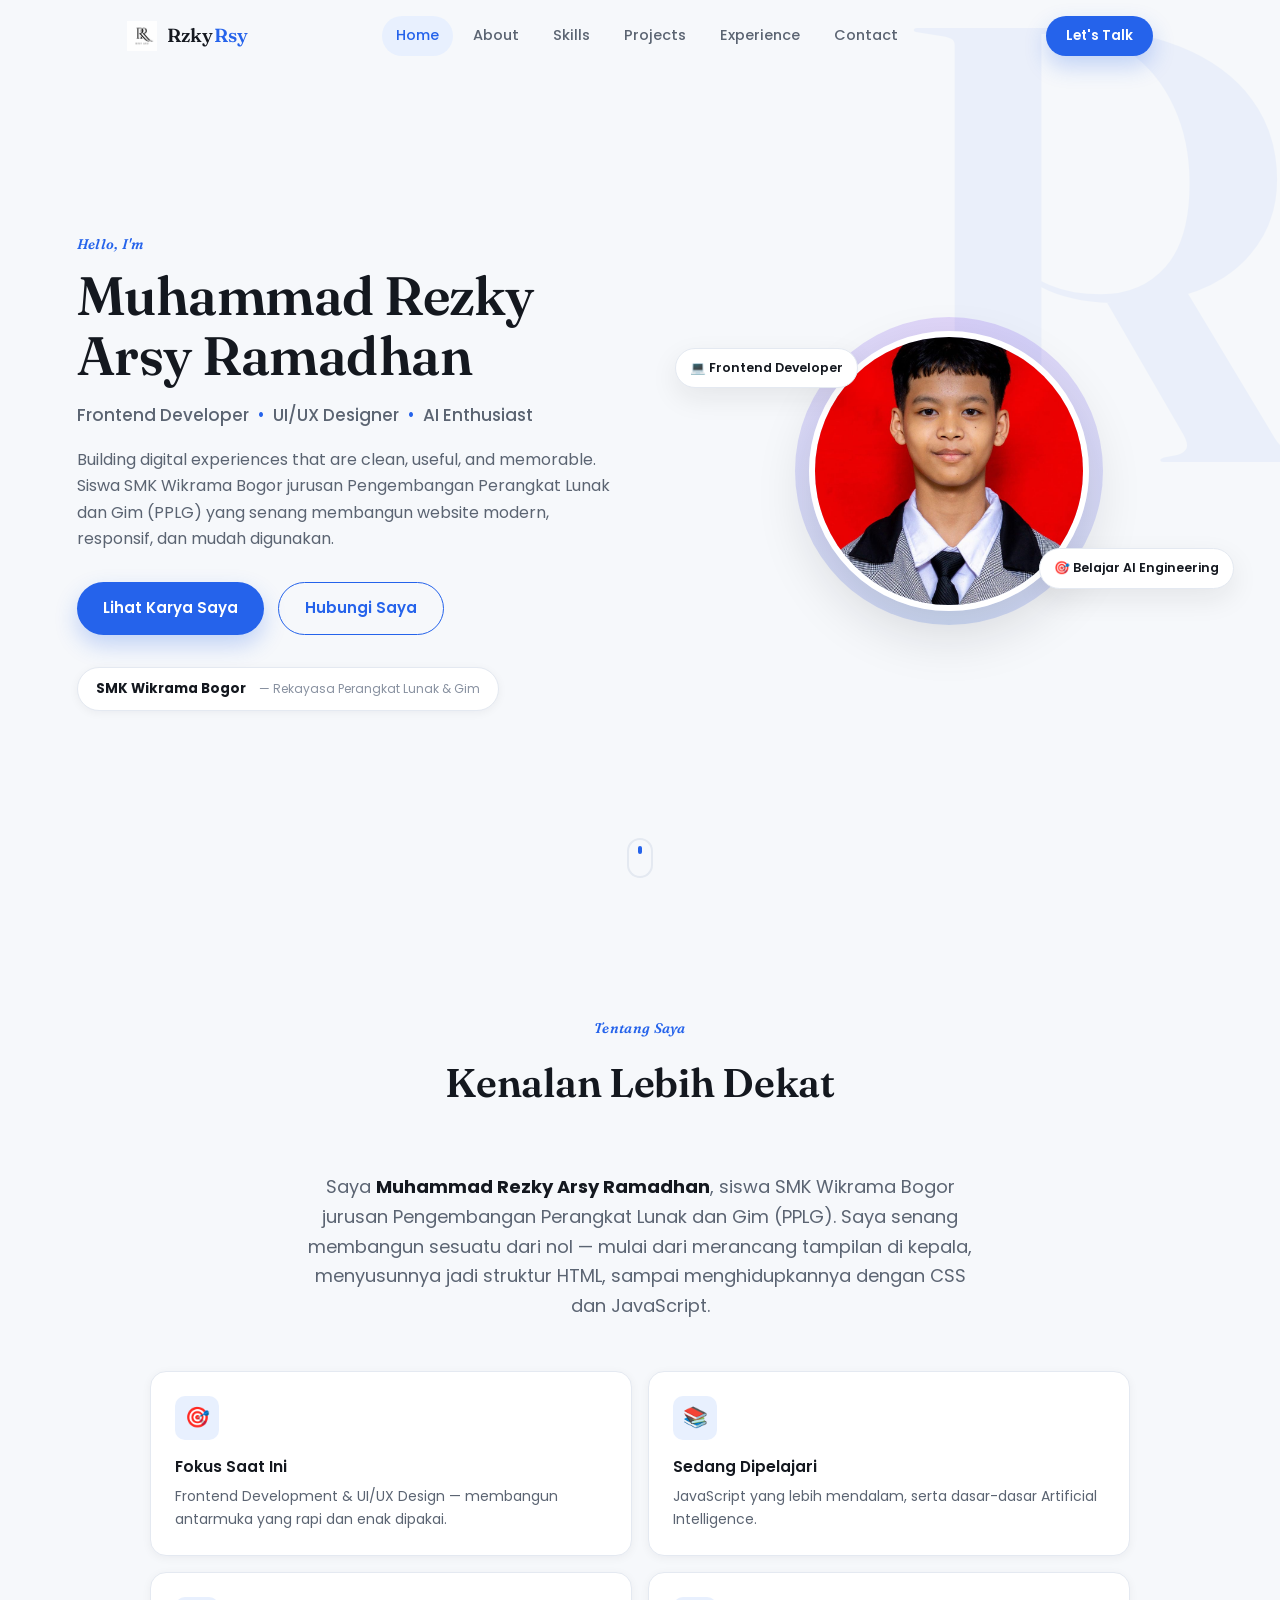
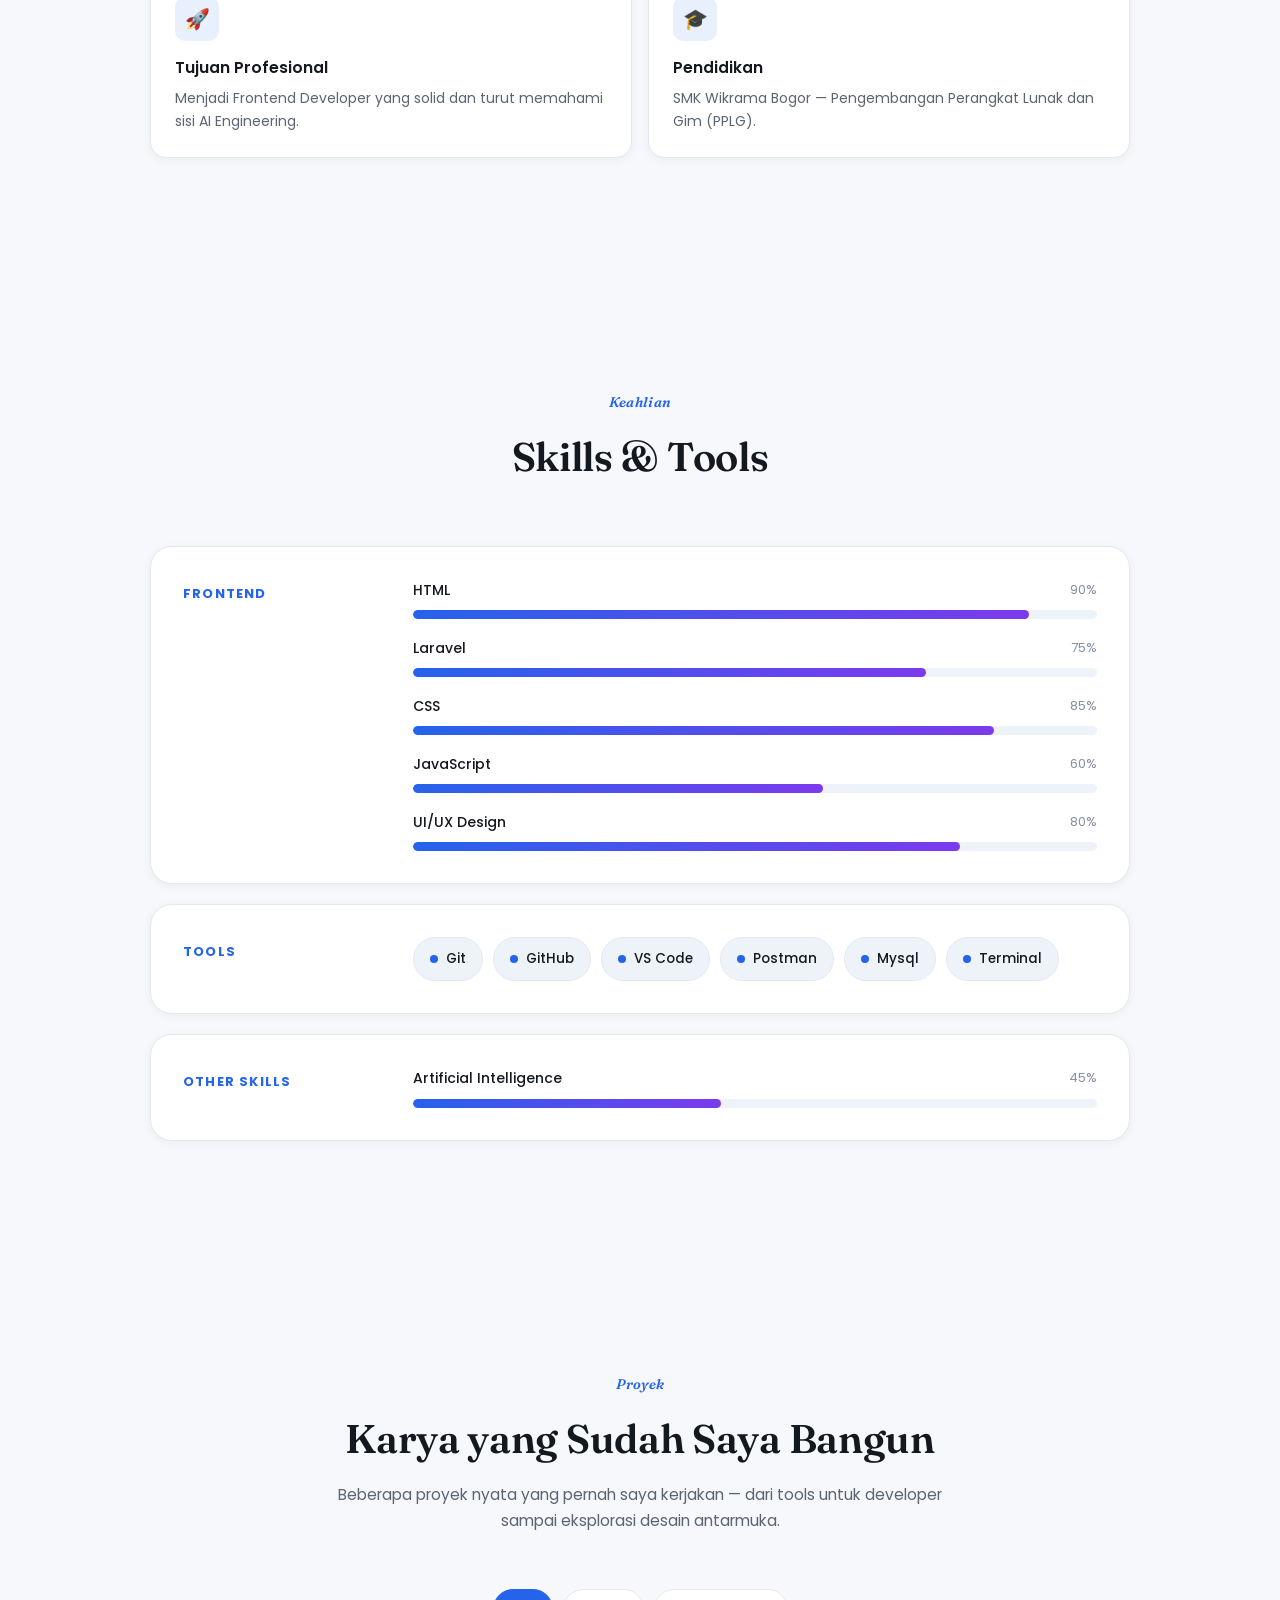
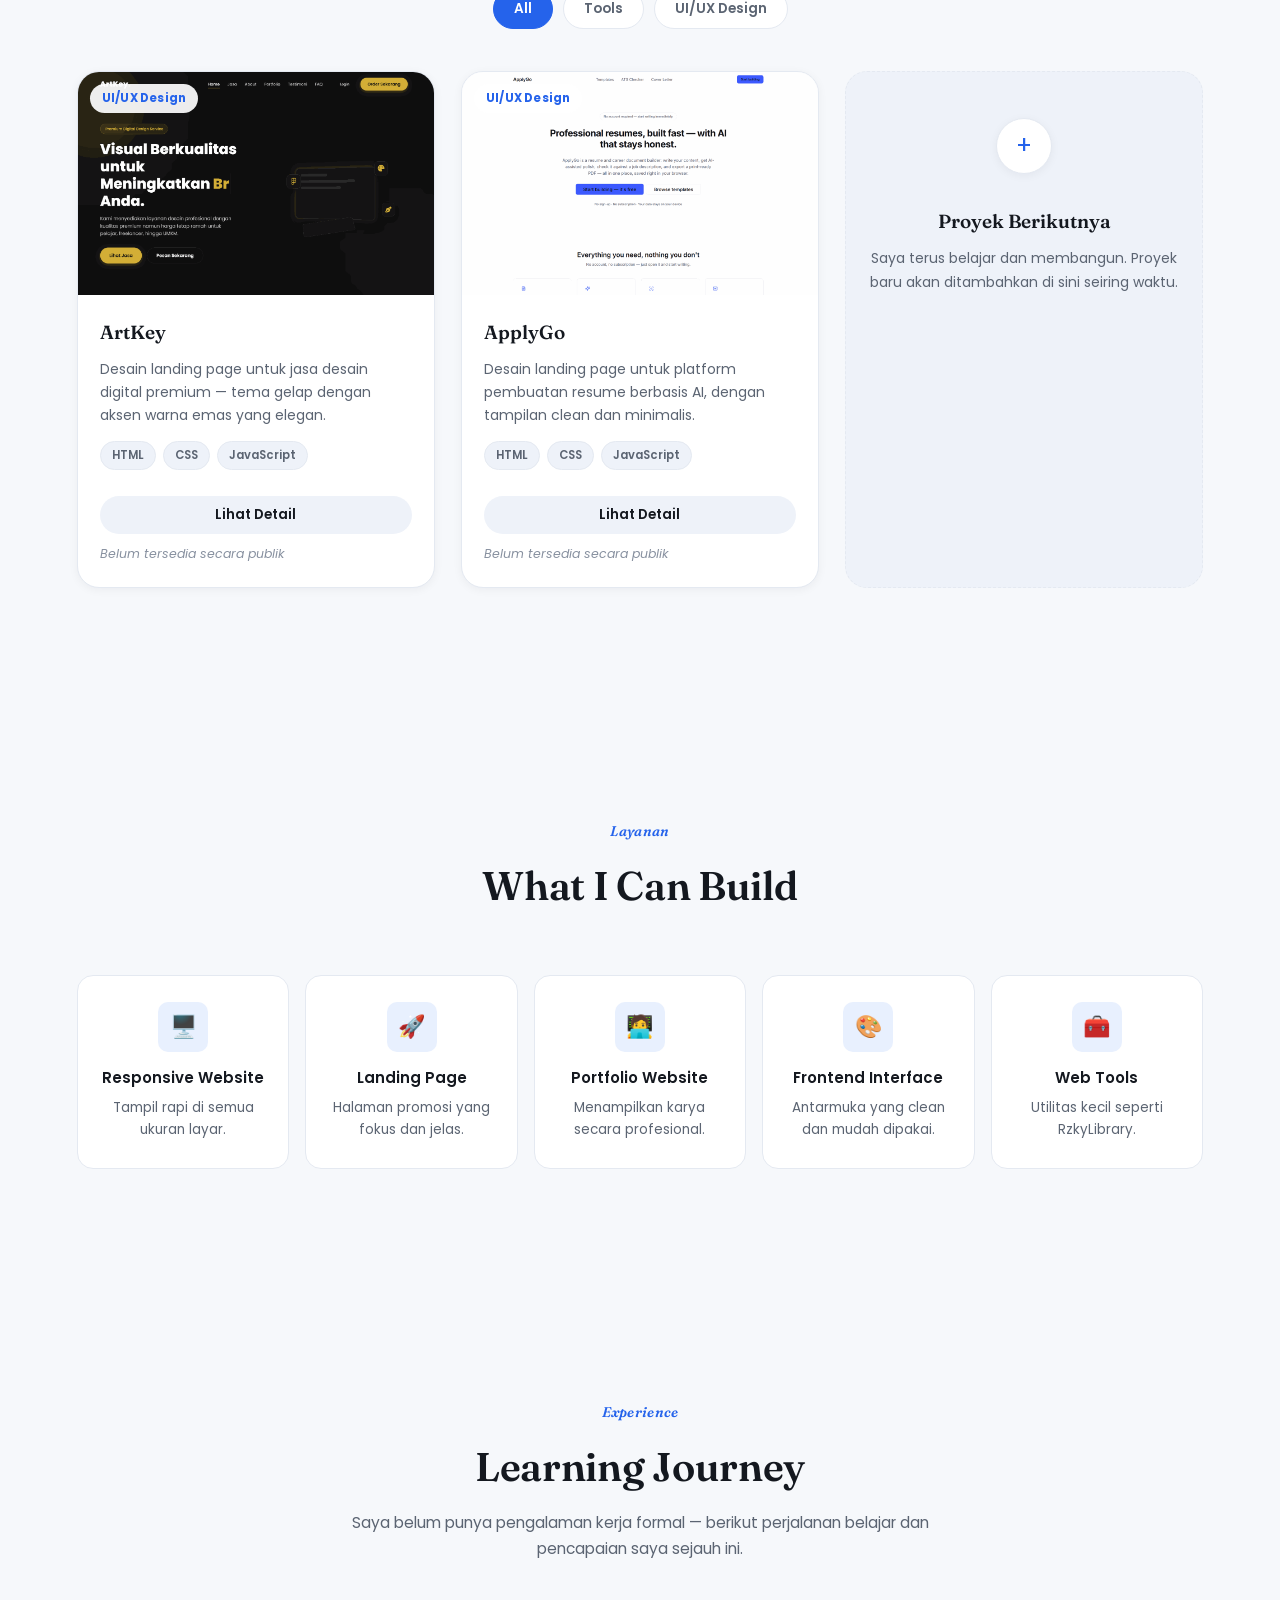
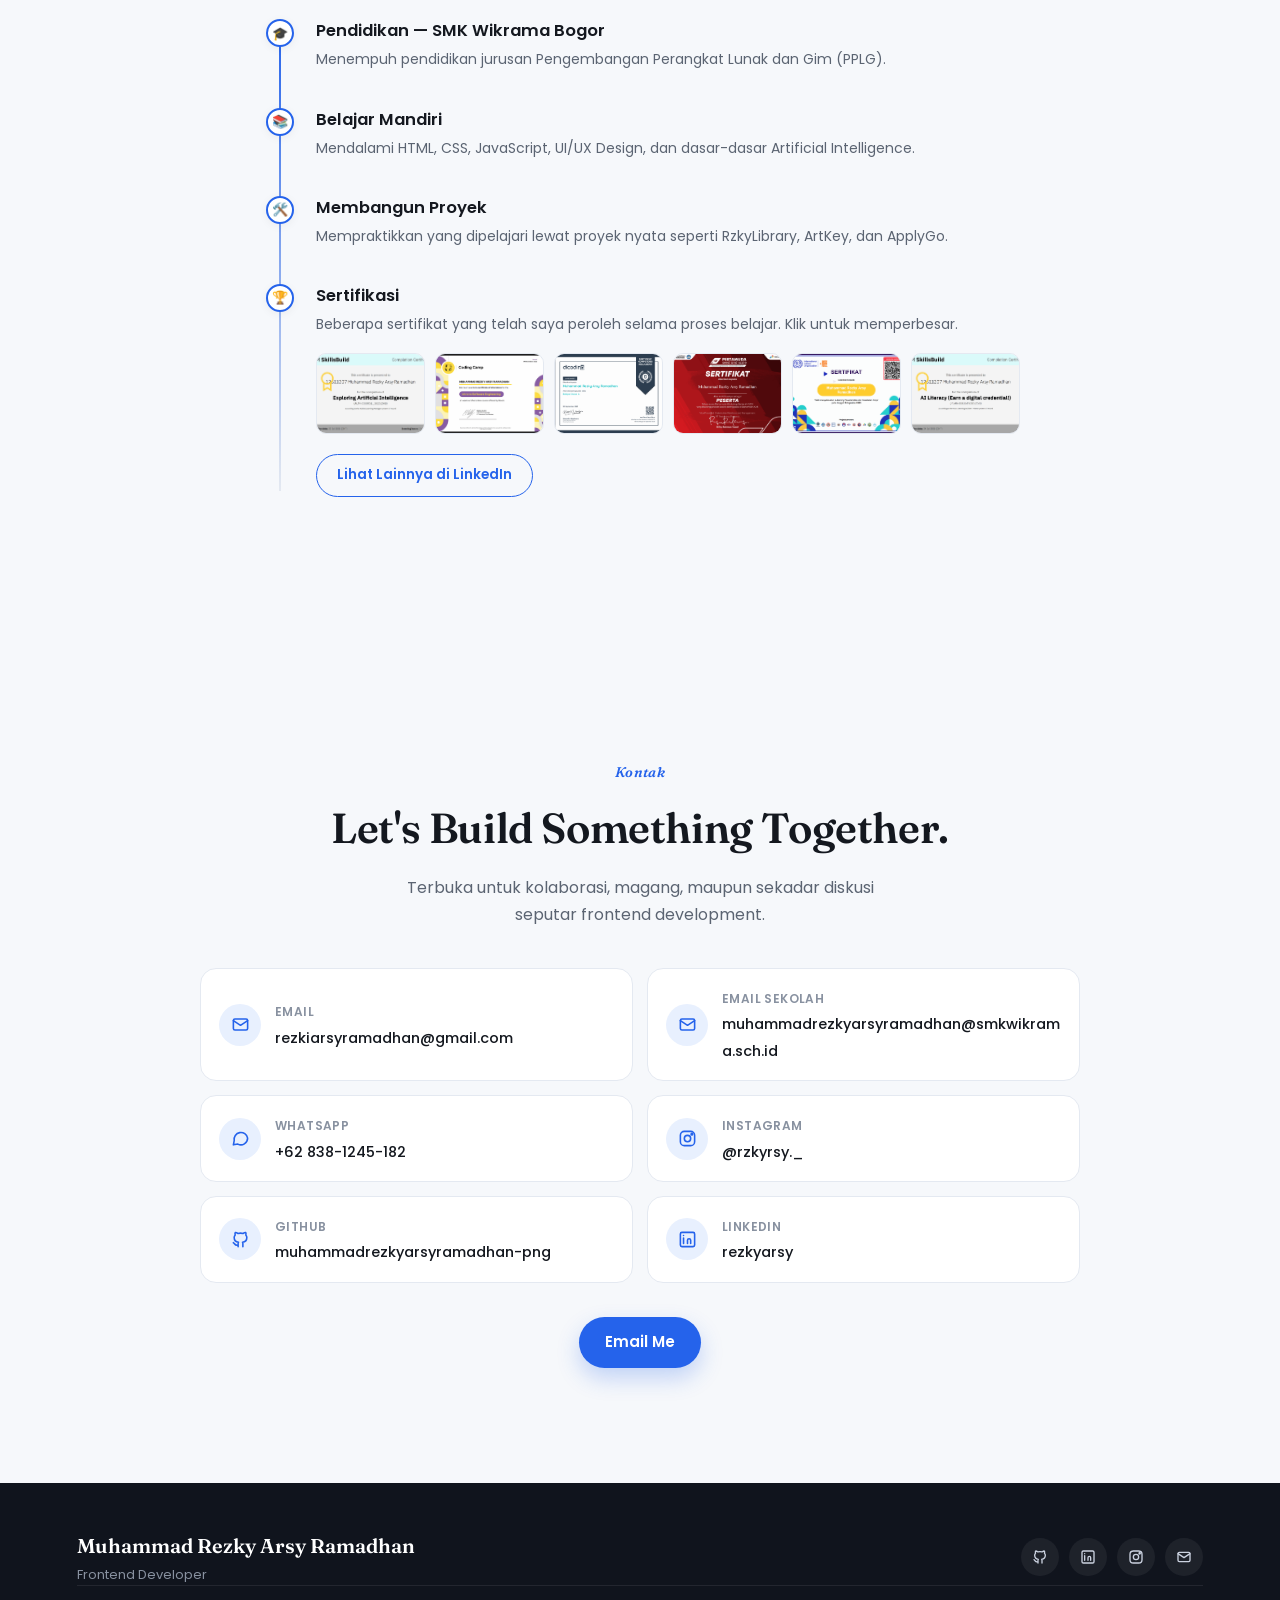
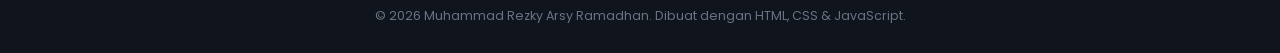
==== commit 4403fb61: "Add Laravel and additional tools to skill section" ====
--- a/index.html
+++ b/index.html
@@ -162,6 +162,10 @@
           <div class="bar"><div class="bar-fill" data-width="90"></div></div>
         </div>
         <div class="skill-bar-row">
+          <div class="skill-bar-top"><span>Laravel</span><span>75%</span></div>
+          <div class="bar"><div class="bar-fill" data-width="75"></div></div>
+        </div>
+        <div class="skill-bar-row">
           <div class="skill-bar-top"><span>CSS</span><span>85%</span></div>
           <div class="bar"><div class="bar-fill" data-width="85"></div></div>
         </div>
@@ -182,6 +186,9 @@
         <span class="tool-chip"><span class="dot-icon" aria-hidden="true"></span>Git</span>
         <span class="tool-chip"><span class="dot-icon" aria-hidden="true"></span>GitHub</span>
         <span class="tool-chip"><span class="dot-icon" aria-hidden="true"></span>VS Code</span>
+        <span class="tool-chip"><span class="dot-icon" aria-hidden="true"></span>Postman</span>
+        <span class="tool-chip"><span class="dot-icon" aria-hidden="true"></span>Mysql</span>
+        <span class="tool-chip"><span class="dot-icon" aria-hidden="true"></span>Terminal</span>
       </div>
     </div>
 
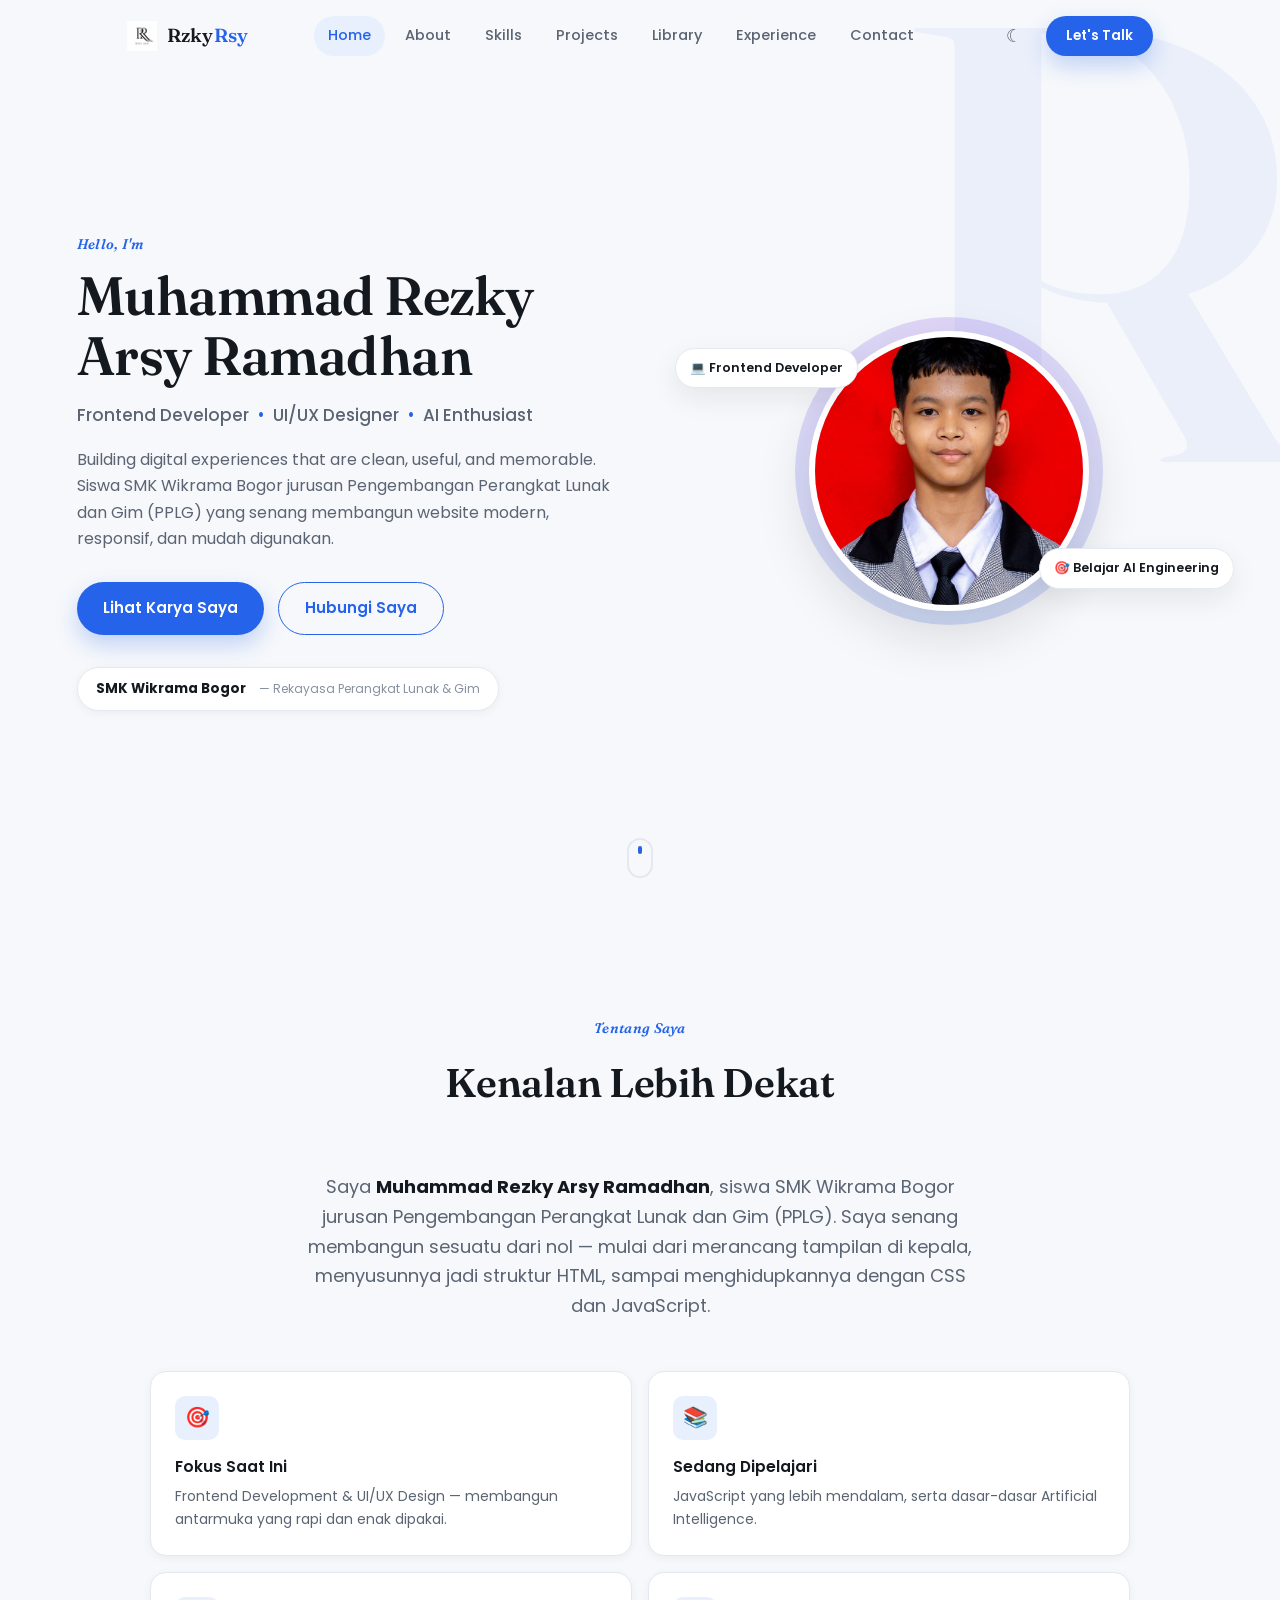
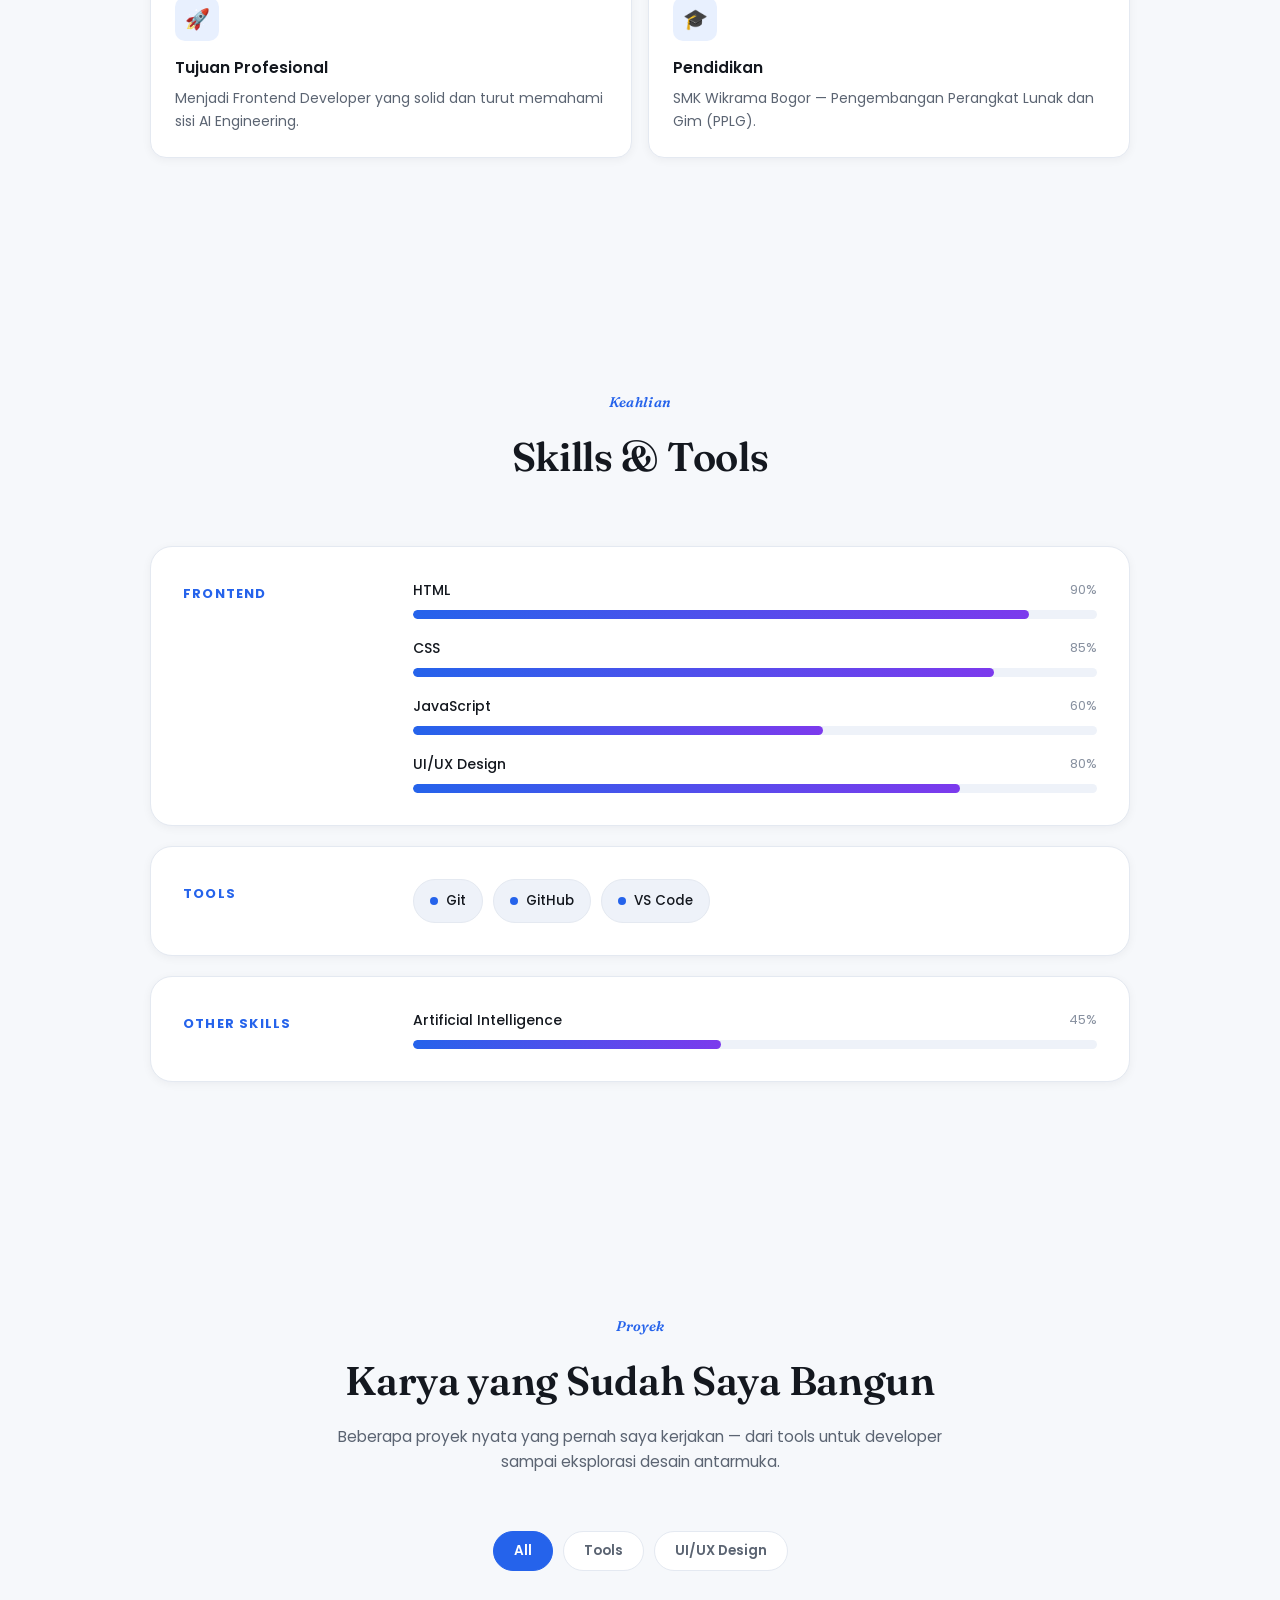
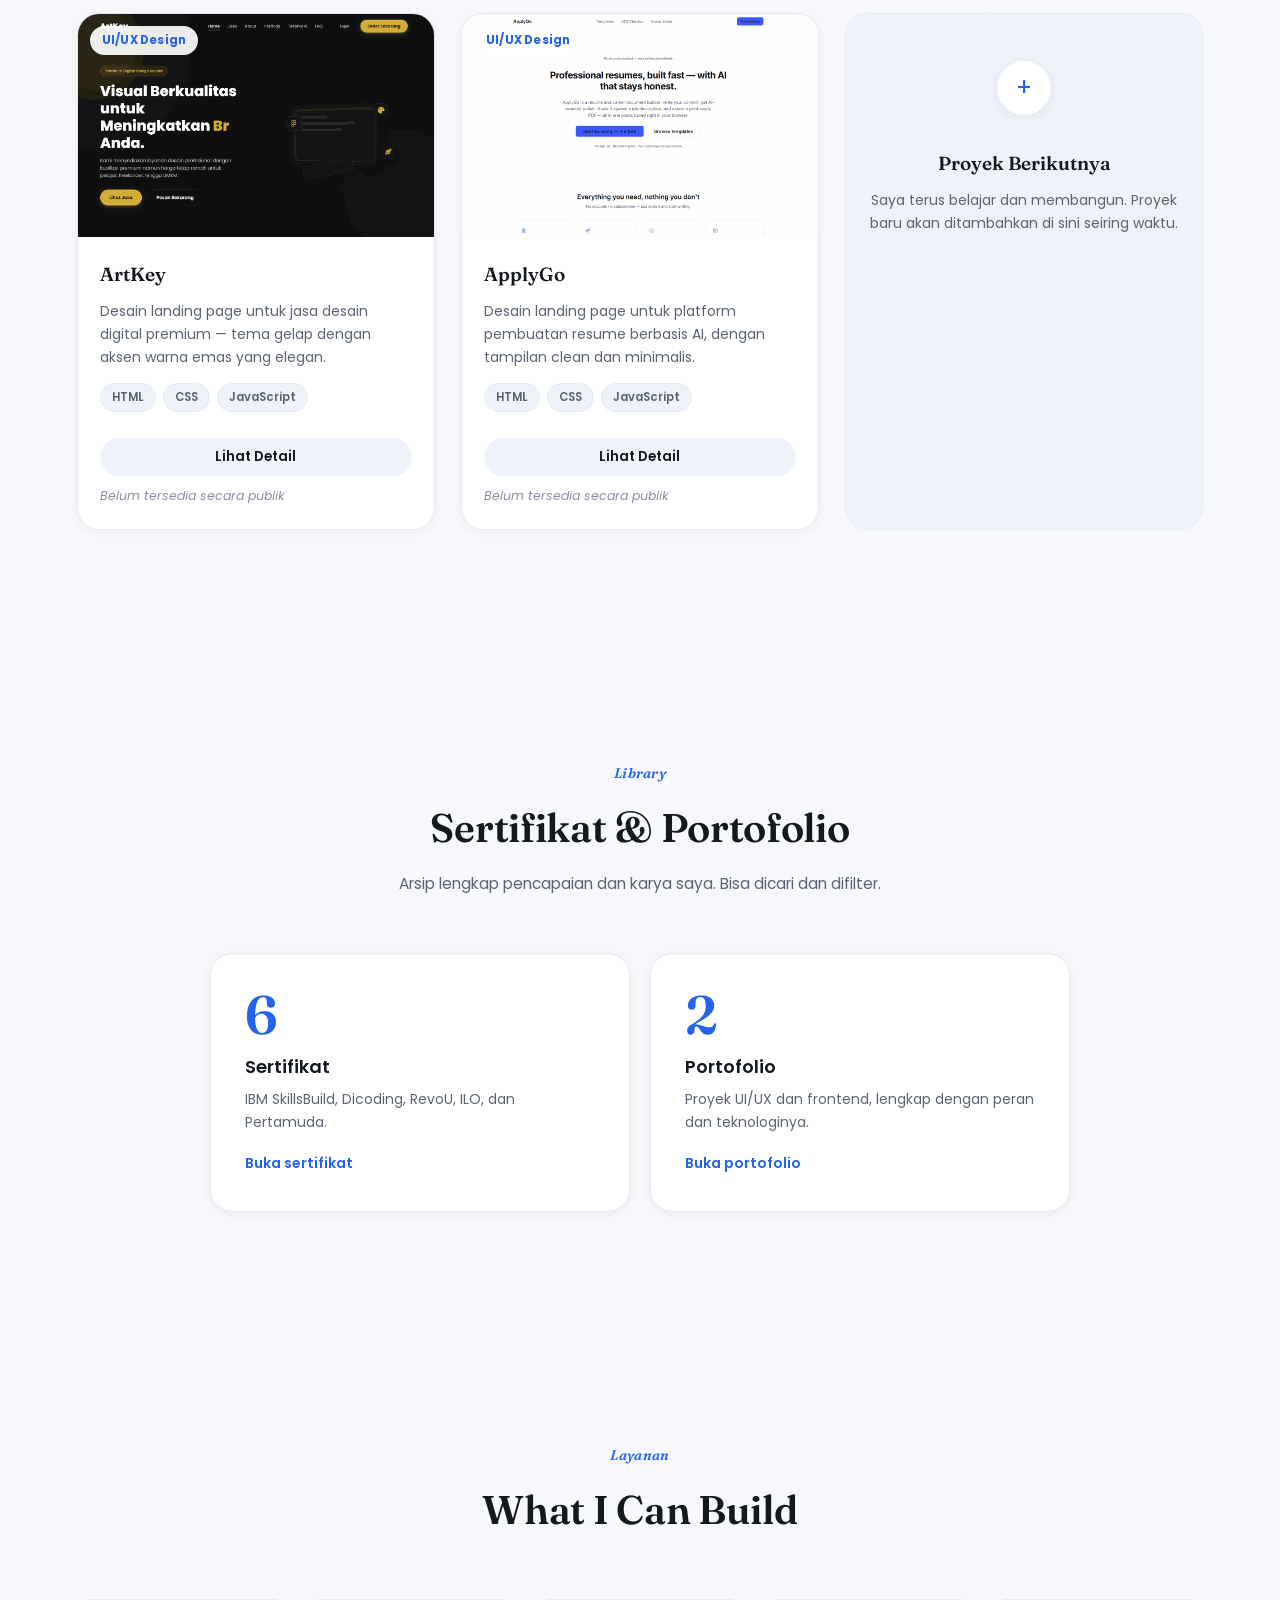
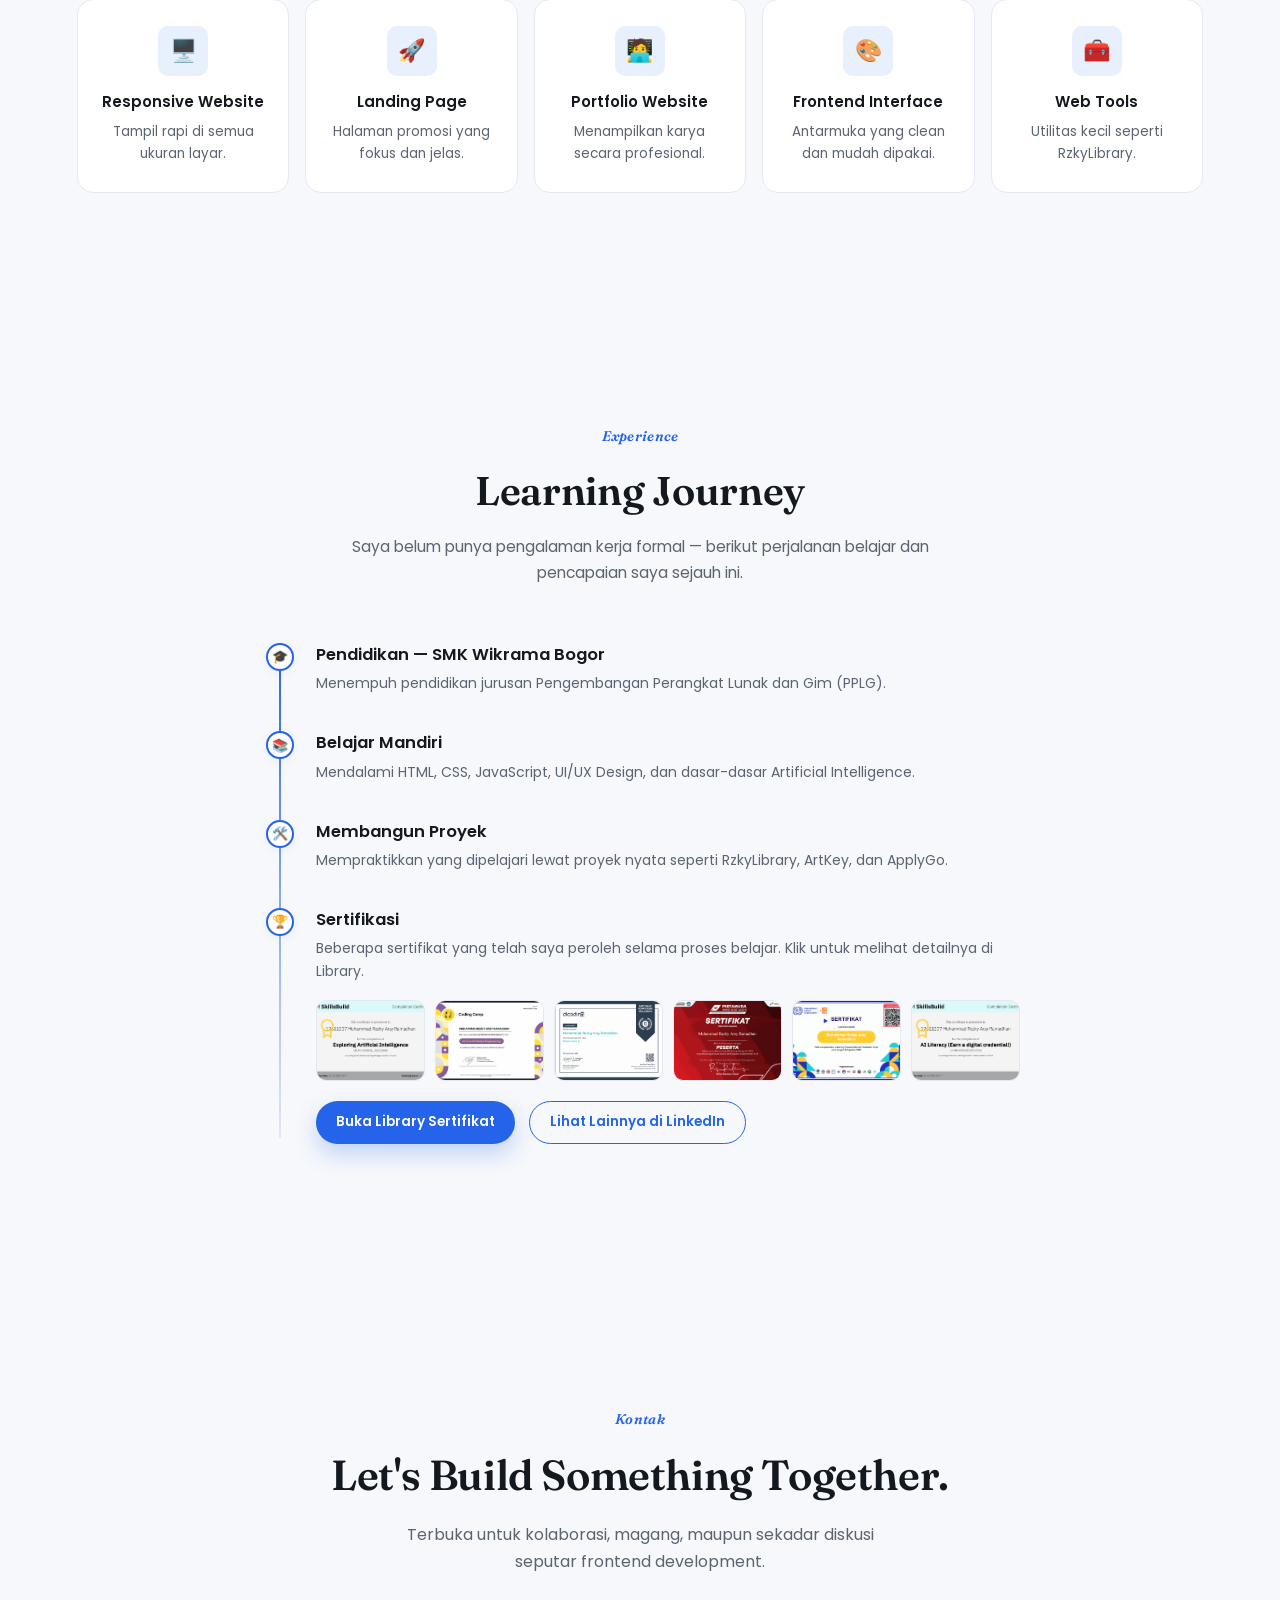
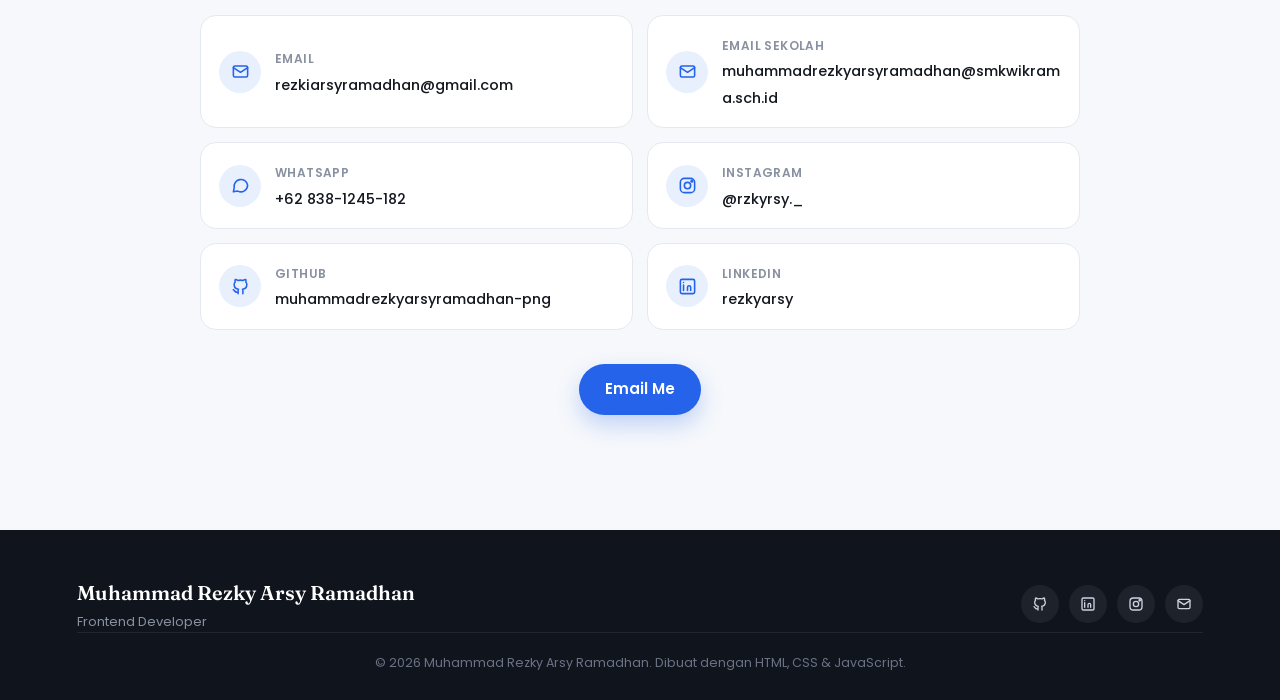
==== commit 450dd936: "third" ====
--- a/index.html
+++ b/index.html
@@ -16,6 +16,7 @@
 
 <link rel="icon" type="image/png" href="img/Logo.png">
 
+<script src="theme.js"></script>
 <link rel="stylesheet" href="style.css">
 
 <link rel="preconnect" href="https://fonts.googleapis.com">
@@ -32,7 +33,7 @@
   <div class="header-inner">
     <a href="#home" class="brand" aria-label="Kembali ke beranda">
       <img src="img/Logo.png" alt="" class="brand-mark">
-      <span class="brand-name">Rzky<span class="accent">Rsy</span>
+      <span class="brand-name">Rzky<span class="accent">Rsy</span></span>
     </a>
 
     <nav class="nav-desktop" aria-label="Navigasi utama">
@@ -40,11 +41,13 @@
       <a href="#about" class="nav-link" data-nav>About</a>
       <a href="#skills" class="nav-link" data-nav>Skills</a>
       <a href="#project" class="nav-link" data-nav>Projects</a>
+      <a href="library/index.html" class="nav-link">Library</a>
       <a href="#journey" class="nav-link" data-nav>Experience</a>
       <a href="#contact" class="nav-link" data-nav>Contact</a>
     </nav>
 
     <div class="header-actions">
+      <button class="theme-toggle" type="button" aria-label="Ganti tema terang/gelap"><span class="ti-moon">☾</span><span class="ti-sun">☀</span></button>
       <a href="#contact" class="btn btn-primary btn-sm header-cta">Let's Talk</a>
       <button class="hamburger" id="hamburgerBtn" aria-label="Buka menu navigasi" aria-expanded="false" aria-controls="mobileMenu">
         <span></span><span></span><span></span>
@@ -57,6 +60,7 @@
     <a href="#about" class="nav-link" data-nav>About</a>
     <a href="#skills" class="nav-link" data-nav>Skills</a>
     <a href="#project" class="nav-link" data-nav>Projects</a>
+      <a href="library/index.html" class="nav-link">Library</a>
     <a href="#journey" class="nav-link" data-nav>Experience</a>
     <a href="#contact" class="nav-link" data-nav>Contact</a>
     <a href="#contact" class="btn btn-primary">Let's Talk</a>
@@ -162,10 +166,6 @@
           <div class="bar"><div class="bar-fill" data-width="90"></div></div>
         </div>
         <div class="skill-bar-row">
-          <div class="skill-bar-top"><span>Laravel</span><span>75%</span></div>
-          <div class="bar"><div class="bar-fill" data-width="75"></div></div>
-        </div>
-        <div class="skill-bar-row">
           <div class="skill-bar-top"><span>CSS</span><span>85%</span></div>
           <div class="bar"><div class="bar-fill" data-width="85"></div></div>
         </div>
@@ -186,9 +186,6 @@
         <span class="tool-chip"><span class="dot-icon" aria-hidden="true"></span>Git</span>
         <span class="tool-chip"><span class="dot-icon" aria-hidden="true"></span>GitHub</span>
         <span class="tool-chip"><span class="dot-icon" aria-hidden="true"></span>VS Code</span>
-        <span class="tool-chip"><span class="dot-icon" aria-hidden="true"></span>Postman</span>
-        <span class="tool-chip"><span class="dot-icon" aria-hidden="true"></span>Mysql</span>
-        <span class="tool-chip"><span class="dot-icon" aria-hidden="true"></span>Terminal</span>
       </div>
     </div>
 
@@ -228,11 +225,11 @@
       data-desc="Desain antarmuka untuk landing page jasa desain digital premium bertema gelap dengan aksen emas. Fokus pada hero section yang kuat, navigasi yang jelas, dan call-to-action yang mudah ditemukan."
       data-role="Merancang tampilan halaman (hero, navigasi, CTA) serta menyusun struktur HTML &amp; CSS-nya."
       data-tech="HTML,CSS,JavaScript"
-      data-images="img/startup1.png,img/startup1-mobile.png">
+      data-images="library/portofolio/artkey-desktop.png,library/portofolio/artkey-mobile.png">
       <div class="project-media">
         <span class="project-category-tag">UI/UX Design</span>
         <div class="slides">
-          <img src="img/startup1.png" alt="Tampilan desktop landing page ArtKey" loading="lazy">
+          <img src="library/portofolio/artkey-desktop.png" alt="Tampilan desktop landing page ArtKey" loading="lazy">
         </div>
       </div>
       <div class="project-body">
@@ -255,11 +252,11 @@
       data-desc="Desain antarmuka untuk platform pembuatan resume berbantuan AI. Tampilan clean dan minimalis dengan fokus pada kejelasan alur: tulis, sesuaikan dengan deskripsi pekerjaan, lalu ekspor."
       data-role="Merancang struktur halaman dan tampilan visual (hero, section fitur, CTA)."
       data-tech="HTML,CSS,JavaScript"
-      data-images="img/startup2.png">
+      data-images="library/portofolio/applygo.png">
       <div class="project-media">
         <span class="project-category-tag">UI/UX Design</span>
         <div class="slides">
-          <img src="img/startup2.png" alt="Tampilan landing page ApplyGo" loading="lazy">
+          <img src="library/portofolio/applygo.png" alt="Tampilan landing page ApplyGo" loading="lazy">
         </div>
       </div>
       <div class="project-body">
@@ -316,6 +313,29 @@
   </div>
 </div>
 
+<!-- ================= LIBRARY ================= -->
+<section class="library" id="library">
+  <div class="section-head" data-reveal>
+    <p class="eyebrow">Library</p>
+    <h2>Sertifikat &amp; Portofolio</h2>
+    <p class="section-sub">Arsip lengkap pencapaian dan karya saya. Bisa dicari dan difilter.</p>
+  </div>
+  <div class="library-grid">
+    <a class="library-card" href="library/index.html#sertifikat" data-reveal>
+      <span class="library-count" data-count="certs">6</span>
+      <h3>Sertifikat</h3>
+      <p>IBM SkillsBuild, Dicoding, RevoU, ILO, dan Pertamuda.</p>
+      <span class="library-go">Buka sertifikat</span>
+    </a>
+    <a class="library-card" href="library/index.html#portofolio" data-reveal data-reveal-delay="1">
+      <span class="library-count" data-count="projects">2</span>
+      <h3>Portofolio</h3>
+      <p>Proyek UI/UX dan frontend, lengkap dengan peran dan teknologinya.</p>
+      <span class="library-go">Buka portofolio</span>
+    </a>
+  </div>
+</section>
+
 <!-- ================= WHAT I CAN BUILD ================= -->
 <section class="services" id="services">
   <div class="section-head" data-reveal>
@@ -378,16 +398,17 @@
     <div class="timeline-item" data-reveal data-reveal-delay="3" id="sertif">
       <div class="timeline-dot" aria-hidden="true">🏆</div>
       <h3>Sertifikasi</h3>
-      <p>Beberapa sertifikat yang telah saya peroleh selama proses belajar. Klik untuk memperbesar.</p>
+      <p>Beberapa sertifikat yang telah saya peroleh selama proses belajar. Klik untuk melihat detailnya di Library.</p>
       <div class="cert-grid">
-        <a class="cert-card" href="img/1.png" target="_blank" rel="noopener" aria-label="Buka sertifikat 1 ukuran penuh"><img src="img/1.png" alt="Sertifikat 1" loading="lazy"></a>
-        <a class="cert-card" href="img/2.png" target="_blank" rel="noopener" aria-label="Buka sertifikat 2 ukuran penuh"><img src="img/2.png" alt="Sertifikat 2" loading="lazy"></a>
-        <a class="cert-card" href="img/3.png" target="_blank" rel="noopener" aria-label="Buka sertifikat 3 ukuran penuh"><img src="img/3.png" alt="Sertifikat 3" loading="lazy"></a>
-        <a class="cert-card" href="img/4.png" target="_blank" rel="noopener" aria-label="Buka sertifikat 4 ukuran penuh"><img src="img/4.png" alt="Sertifikat 4" loading="lazy"></a>
-        <a class="cert-card" href="img/5.png" target="_blank" rel="noopener" aria-label="Buka sertifikat 5 ukuran penuh"><img src="img/5.png" alt="Sertifikat 5" loading="lazy"></a>
-        <a class="cert-card" href="img/6.png" target="_blank" rel="noopener" aria-label="Buka sertifikat 6 ukuran penuh"><img src="img/6.png" alt="Sertifikat 6" loading="lazy"></a>
+        <a class="cert-card" href="library/index.html#cert-ibm-exploring-ai" aria-label="Buka sertifikat 1 ukuran penuh"><img src="library/sertifikat/ibm-exploring-ai.png" alt="Sertifikat 1" loading="lazy"></a>
+        <a class="cert-card" href="library/index.html#cert-revou-intro-software-engineering" aria-label="Buka sertifikat 2 ukuran penuh"><img src="library/sertifikat/revou-intro-software-engineering.png" alt="Sertifikat 2" loading="lazy"></a>
+        <a class="cert-card" href="library/index.html#cert-dicoding-belajar-dasar-ai" aria-label="Buka sertifikat 3 ukuran penuh"><img src="library/sertifikat/dicoding-belajar-dasar-ai.png" alt="Sertifikat 3" loading="lazy"></a>
+        <a class="cert-card" href="library/index.html#cert-pertamuda-workshop-series-4" aria-label="Buka sertifikat 4 ukuran penuh"><img src="library/sertifikat/pertamuda-workshop-series-4.png" alt="Sertifikat 4" loading="lazy"></a>
+        <a class="cert-card" href="library/index.html#cert-ilo-keselamatan-kesehatan-kerja" aria-label="Buka sertifikat 5 ukuran penuh"><img src="library/sertifikat/ilo-keselamatan-kesehatan-kerja.png" alt="Sertifikat 5" loading="lazy"></a>
+        <a class="cert-card" href="library/index.html#cert-ibm-ai-literacy" aria-label="Buka sertifikat 6 ukuran penuh"><img src="library/sertifikat/ibm-ai-literacy.png" alt="Sertifikat 6" loading="lazy"></a>
       </div>
       <div class="hero-actions" style="margin-top:20px;">
+        <a href="library/index.html#sertifikat" class="btn btn-primary btn-sm">Buka Library Sertifikat</a>
         <a href="https://www.linkedin.com/in/rezkyarsy/" target="_blank" rel="noopener" class="btn btn-outline btn-sm">Lihat Lainnya di LinkedIn</a>
       </div>
     </div>
@@ -496,6 +517,7 @@
   <div class="footer-bottom">© 2026 Muhammad Rezky Arsy Ramadhan. Dibuat dengan HTML, CSS &amp; JavaScript.</div>
 </footer>
 
+<script src="library/data.js"></script>
 <script src="script.js"></script>
 </body>
 </html>
--- a/style.css
+++ b/style.css
@@ -1726,3 +1726,71 @@
     grid-template-columns: repeat(2, 1fr);
   }
 }
+
+/* =========================================================
+   Tambahan: transisi halaman, hero, tema gelap, Library
+   ========================================================= */
+
+@view-transition { navigation: auto; }
+
+@keyframes rise {
+  from { opacity: 0; transform: translateY(14px); }
+}
+
+/* Hero: satu urutan masuk yang rapi saat halaman dibuka */
+.hero-text.in-view > * { animation: rise .7s cubic-bezier(.2,.7,.3,1) both; }
+.hero-text.in-view > :nth-child(2) { animation-delay: .07s; }
+.hero-text.in-view > :nth-child(3) { animation-delay: .14s; }
+.hero-text.in-view > :nth-child(4) { animation-delay: .21s; }
+.hero-text.in-view > :nth-child(5) { animation-delay: .28s; }
+.hero-text.in-view > :nth-child(6) { animation-delay: .35s; }
+
+/* Tombol ganti tema */
+.theme-toggle {
+  width: 40px; height: 40px; border-radius: 50%; color: var(--muted); font-size: 18px; line-height: 1;
+  display: inline-flex; align-items: center; justify-content: center;
+  transition: background .25s ease, color .25s ease, transform .3s ease;
+}
+.theme-toggle:hover { background: var(--accent-soft); color: var(--accent); transform: rotate(18deg); }
+.theme-toggle .ti-sun { display: none; }
+[data-theme="dark"] .theme-toggle .ti-sun { display: inline; }
+[data-theme="dark"] .theme-toggle .ti-moon { display: none; }
+
+/* Bagian Library di beranda */
+.library-grid {
+  display: grid; grid-template-columns: 1fr; gap: 20px; max-width: 860px; margin: 0 auto;
+}
+@media (min-width: 640px) { .library-grid { grid-template-columns: repeat(2, 1fr); } }
+.library-card {
+  display: flex; flex-direction: column; gap: 6px; padding: clamp(24px, 4vw, 34px);
+  background: var(--surface); border: 1px solid var(--border); border-radius: var(--r-lg); box-shadow: var(--shadow-sm);
+  transition: transform .3s ease, box-shadow .3s ease, border-color .3s ease;
+}
+.library-card:hover { transform: translateY(-6px); box-shadow: var(--shadow-md); border-color: var(--accent); }
+.library-count { font-family: var(--font-display); font-size: clamp(40px, 6vw, 54px); font-weight: 600; line-height: 1; color: var(--accent); }
+.library-card h3 { font-size: 18px; font-weight: 600; margin-top: 4px; }
+.library-card p { color: var(--muted); font-size: 14px; }
+.library-go {
+  align-self: flex-start; margin-top: 12px; font-size: 14px; font-weight: 600; color: var(--accent);
+  background: linear-gradient(currentColor, currentColor) 0 100% / 0 2px no-repeat; padding-bottom: 2px;
+  transition: background-size .3s ease;
+}
+.library-card:hover .library-go { background-size: 100% 2px; }
+
+/* Tema gelap */
+[data-theme="dark"] {
+  color-scheme: dark;
+  --bg: #0e1219; --surface: #151b26; --surface-2: #1b2331;
+  --text: #e8ecf3; --muted: #a3adbd; --muted-2: #8590a2;
+  --accent: #4a7cf3; --accent-dark: #3b68d8; --accent-soft: #1b2a4a; --border: #263042;
+  --shadow-sm: 0 2px 10px rgba(0,0,0,.3); --shadow-md: 0 10px 28px rgba(0,0,0,.38); --shadow-lg: 0 22px 55px rgba(0,0,0,.5);
+}
+[data-theme="dark"] .site-header.scrolled { background: rgba(14,18,25,.82); }
+[data-theme="dark"] .project-category-tag { background: rgba(21,27,38,.92); color: #8fb0ff; }
+[data-theme="dark"] .modal-content .project-category-tag { background: var(--accent-soft); }
+[data-theme="dark"] .hero-watermark { opacity: .08; }
+[data-theme="dark"] .site-footer { background: #0a0d13; }
+body, .site-header, .project-card, .info-card, .skill-group, .service-card, .contact-card, .library-card, .lib-card, .modal-box {
+  transition-property: background-color, border-color, color, box-shadow, transform;
+  transition-duration: .3s;
+}
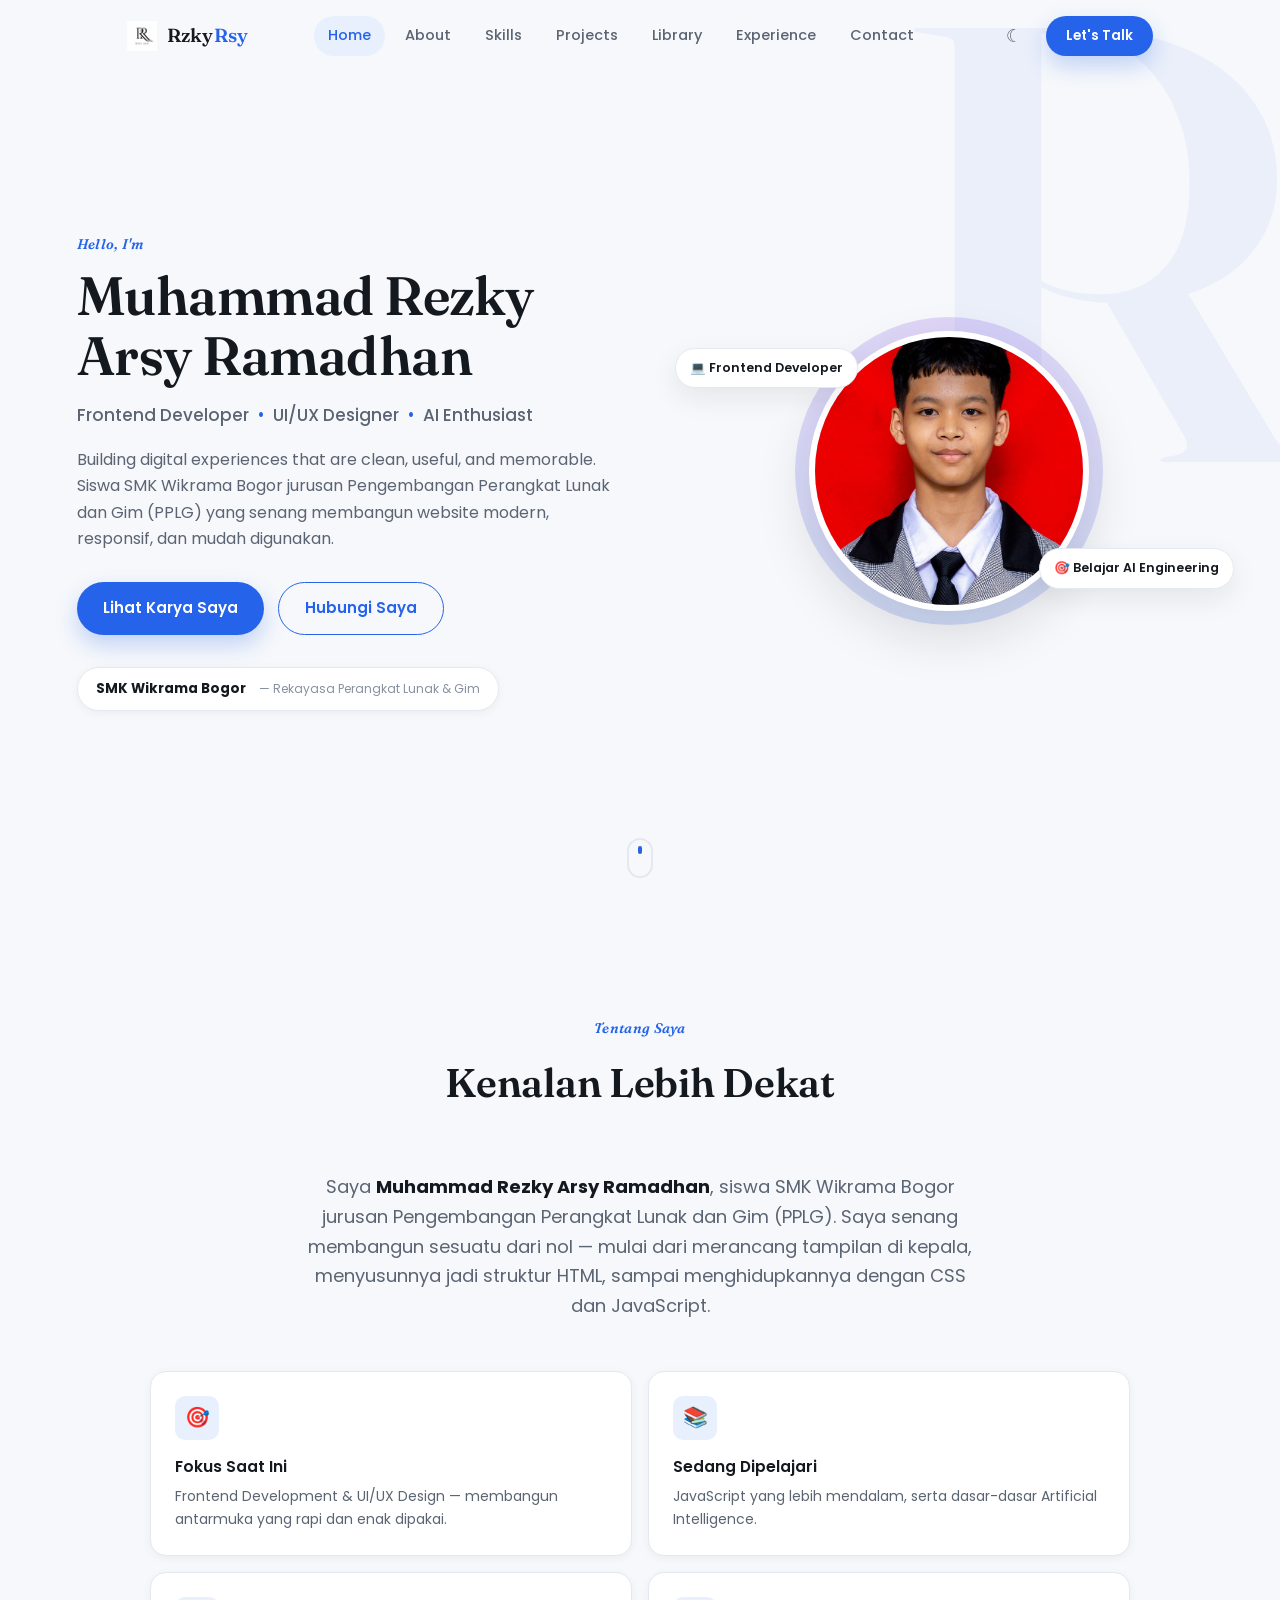
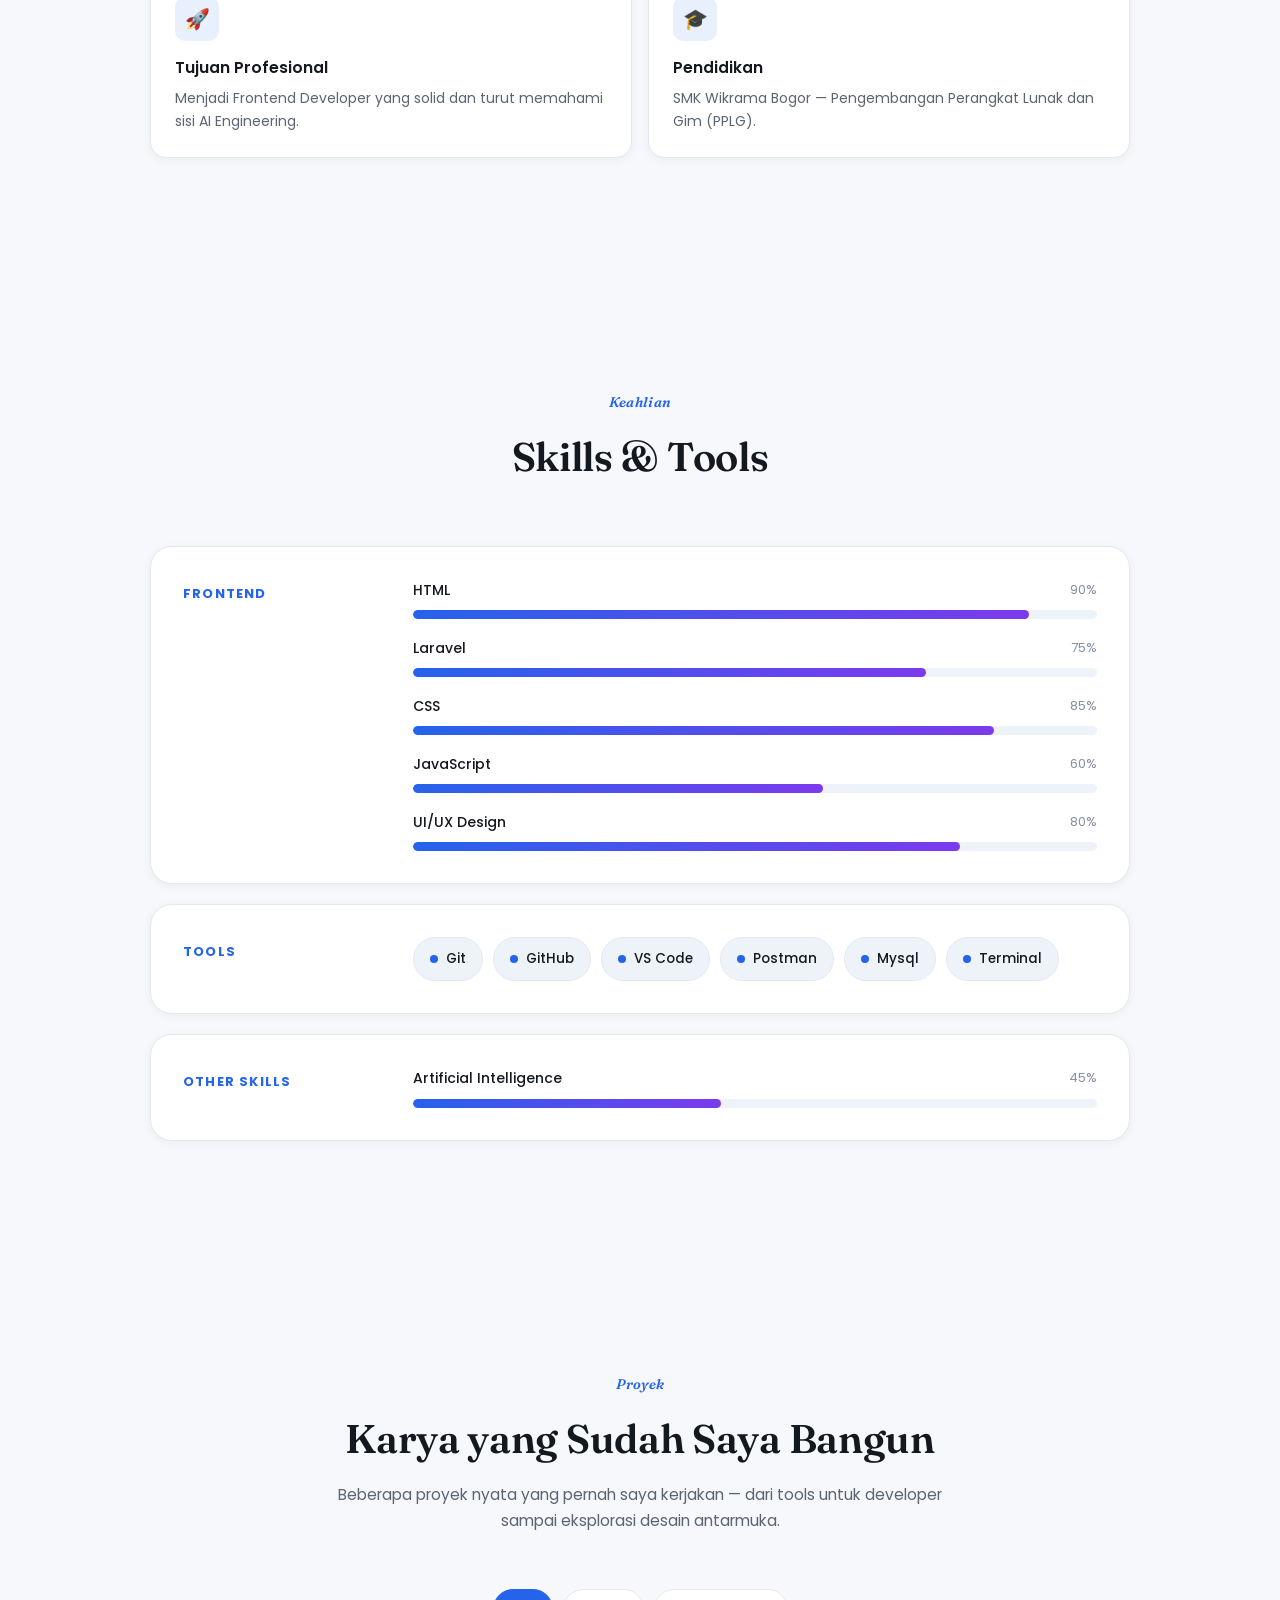
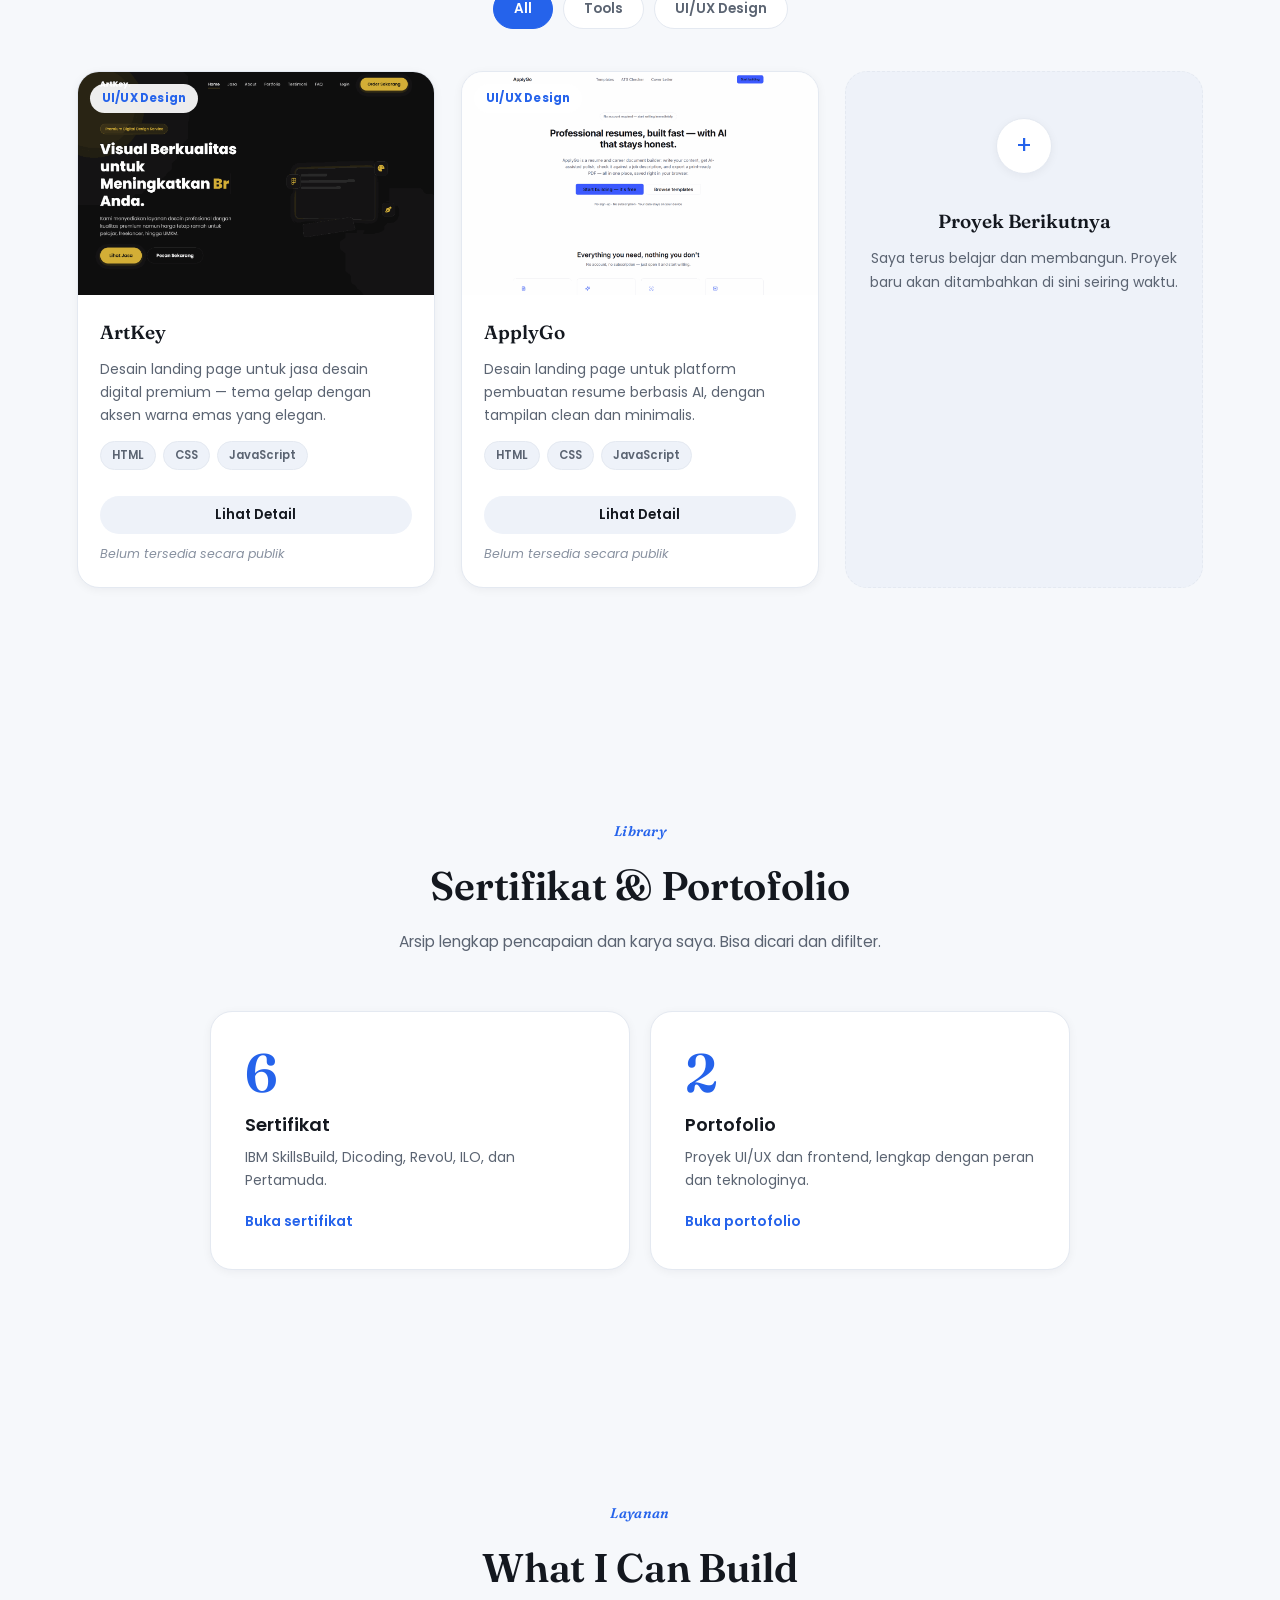
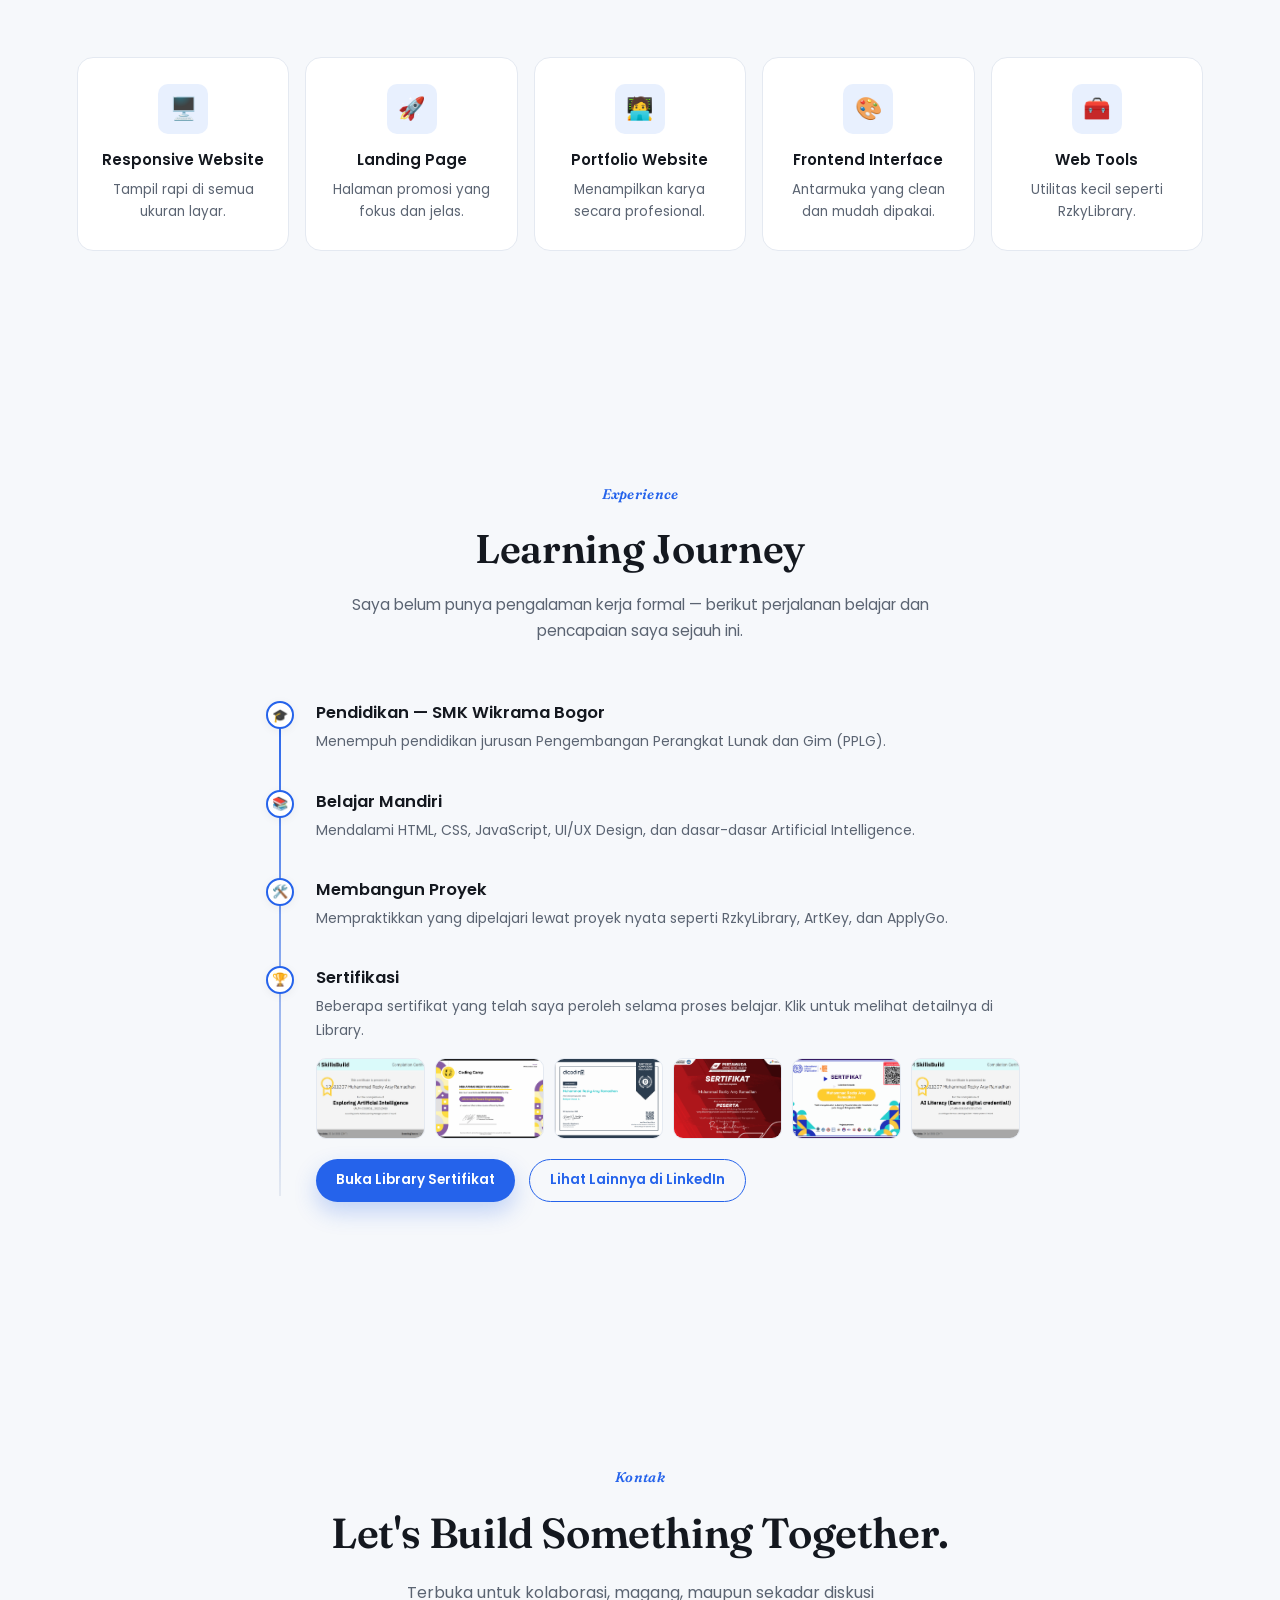
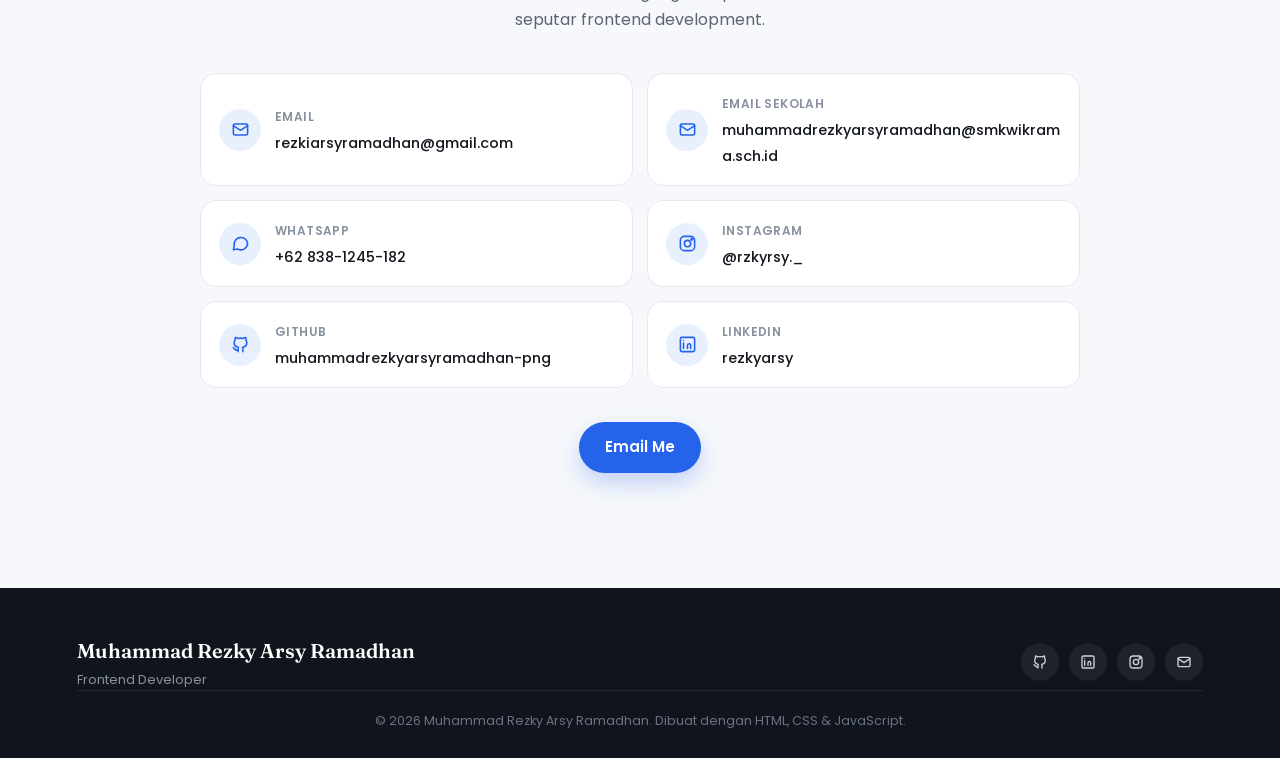
==== commit fcd35453: "fix: menyelesaikan konflik merge yang tertunda" ====
--- a/index.html
+++ b/index.html
@@ -166,6 +166,10 @@
           <div class="bar"><div class="bar-fill" data-width="90"></div></div>
         </div>
         <div class="skill-bar-row">
+          <div class="skill-bar-top"><span>Laravel</span><span>75%</span></div>
+          <div class="bar"><div class="bar-fill" data-width="75"></div></div>
+        </div>
+        <div class="skill-bar-row">
           <div class="skill-bar-top"><span>CSS</span><span>85%</span></div>
           <div class="bar"><div class="bar-fill" data-width="85"></div></div>
         </div>
@@ -186,6 +190,9 @@
         <span class="tool-chip"><span class="dot-icon" aria-hidden="true"></span>Git</span>
         <span class="tool-chip"><span class="dot-icon" aria-hidden="true"></span>GitHub</span>
         <span class="tool-chip"><span class="dot-icon" aria-hidden="true"></span>VS Code</span>
+        <span class="tool-chip"><span class="dot-icon" aria-hidden="true"></span>Postman</span>
+        <span class="tool-chip"><span class="dot-icon" aria-hidden="true"></span>Mysql</span>
+        <span class="tool-chip"><span class="dot-icon" aria-hidden="true"></span>Terminal</span>
       </div>
     </div>
 
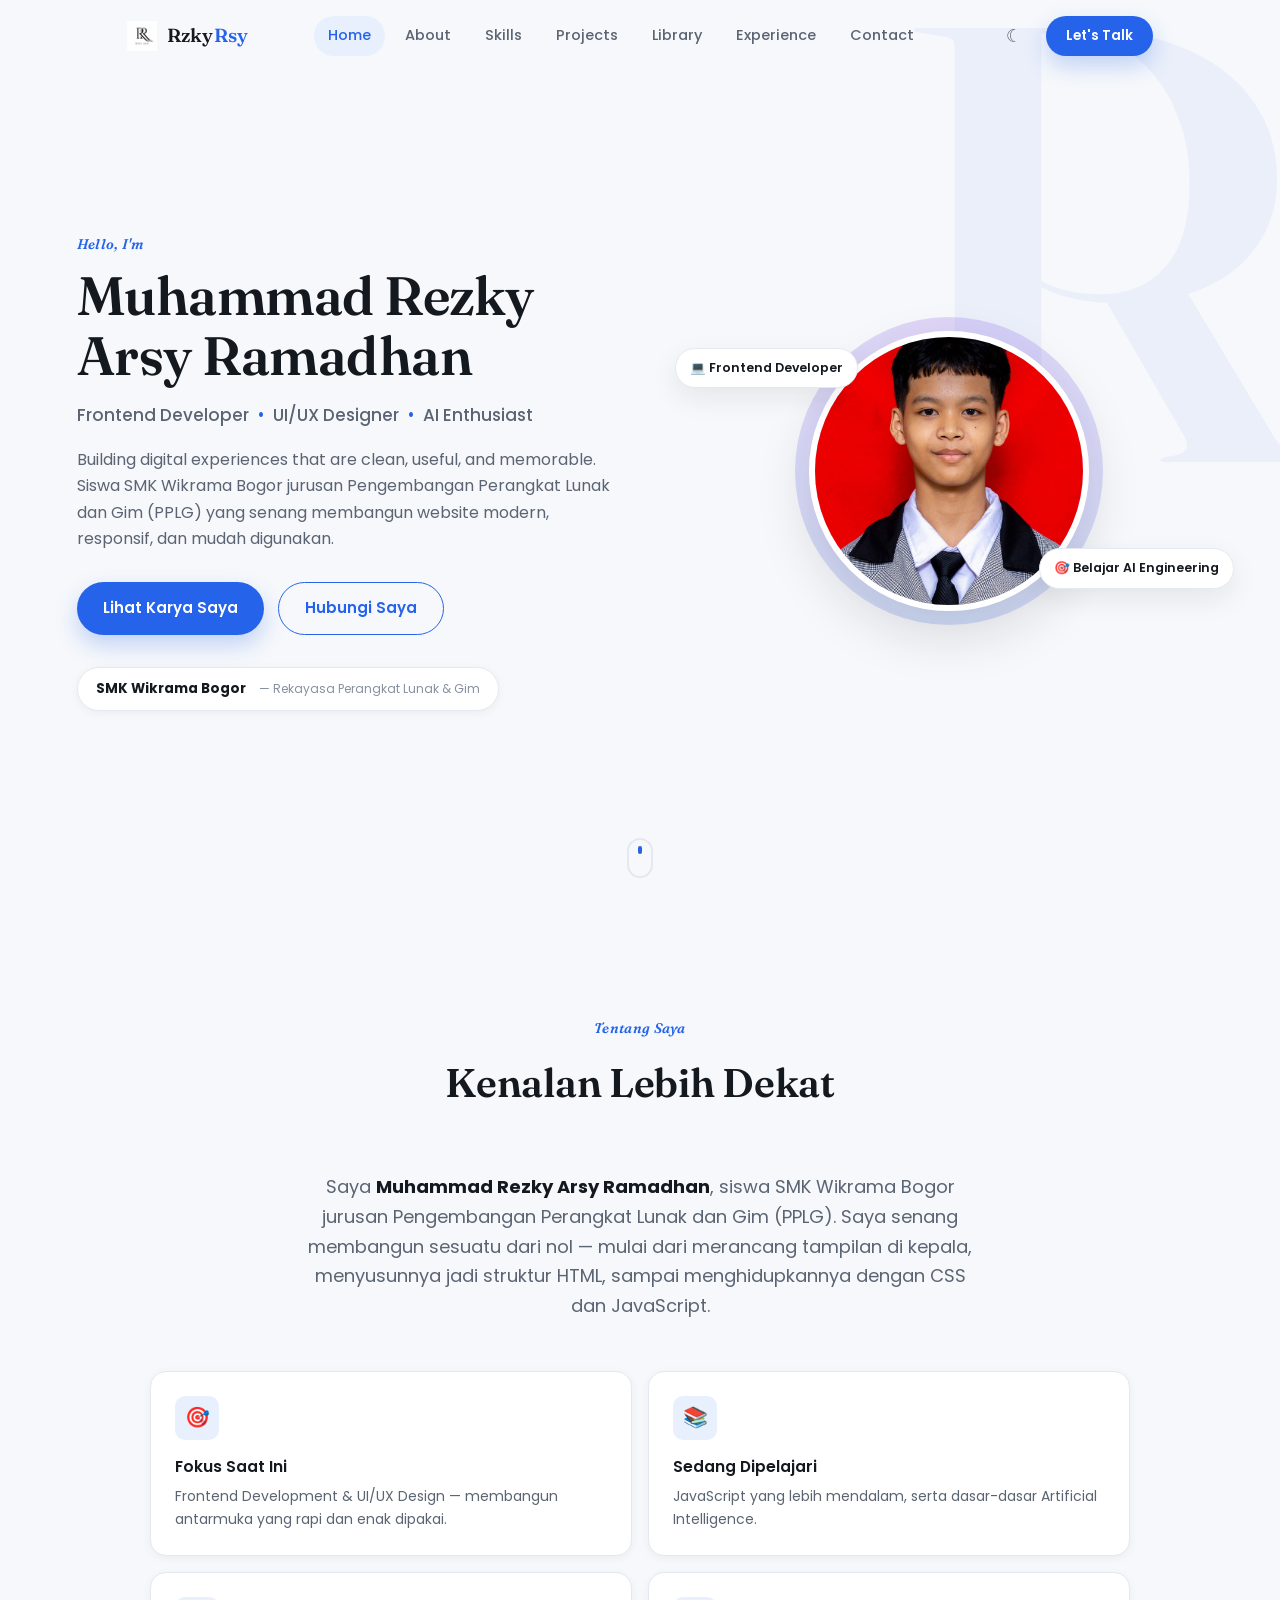
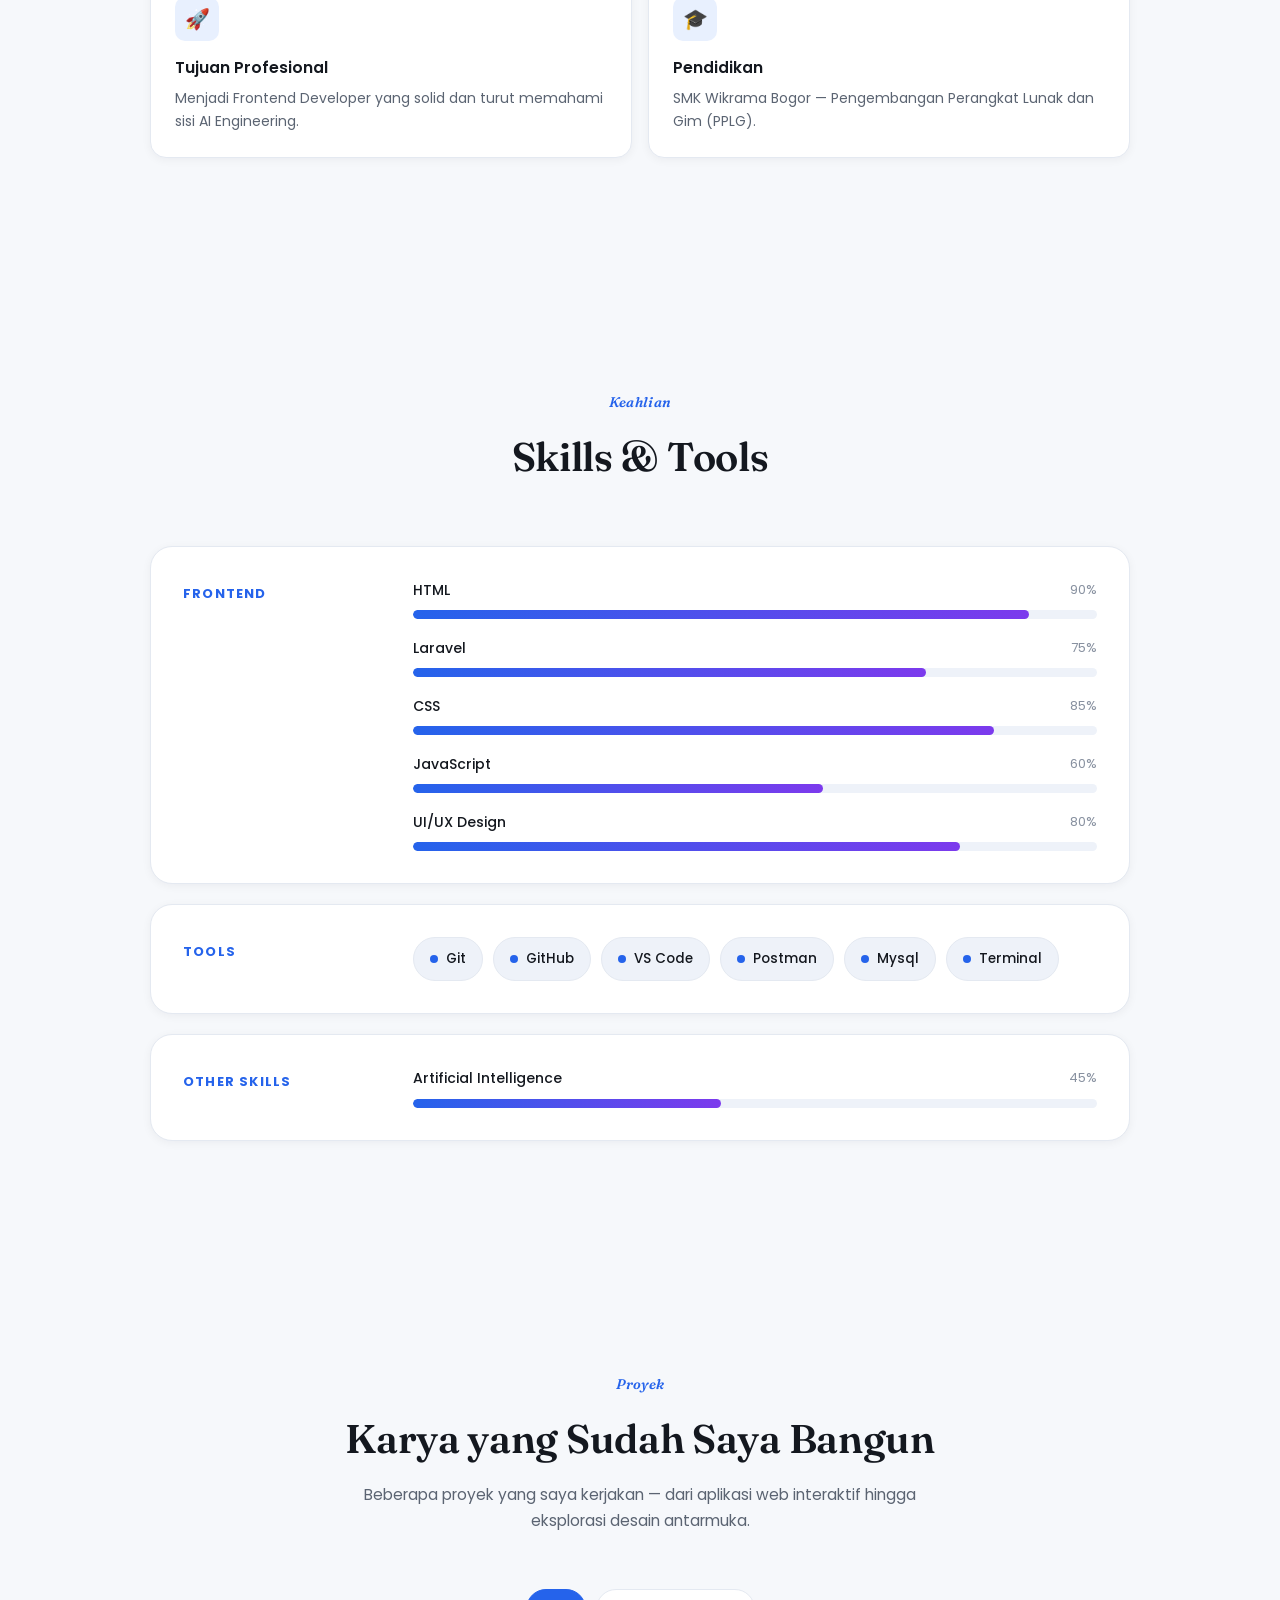
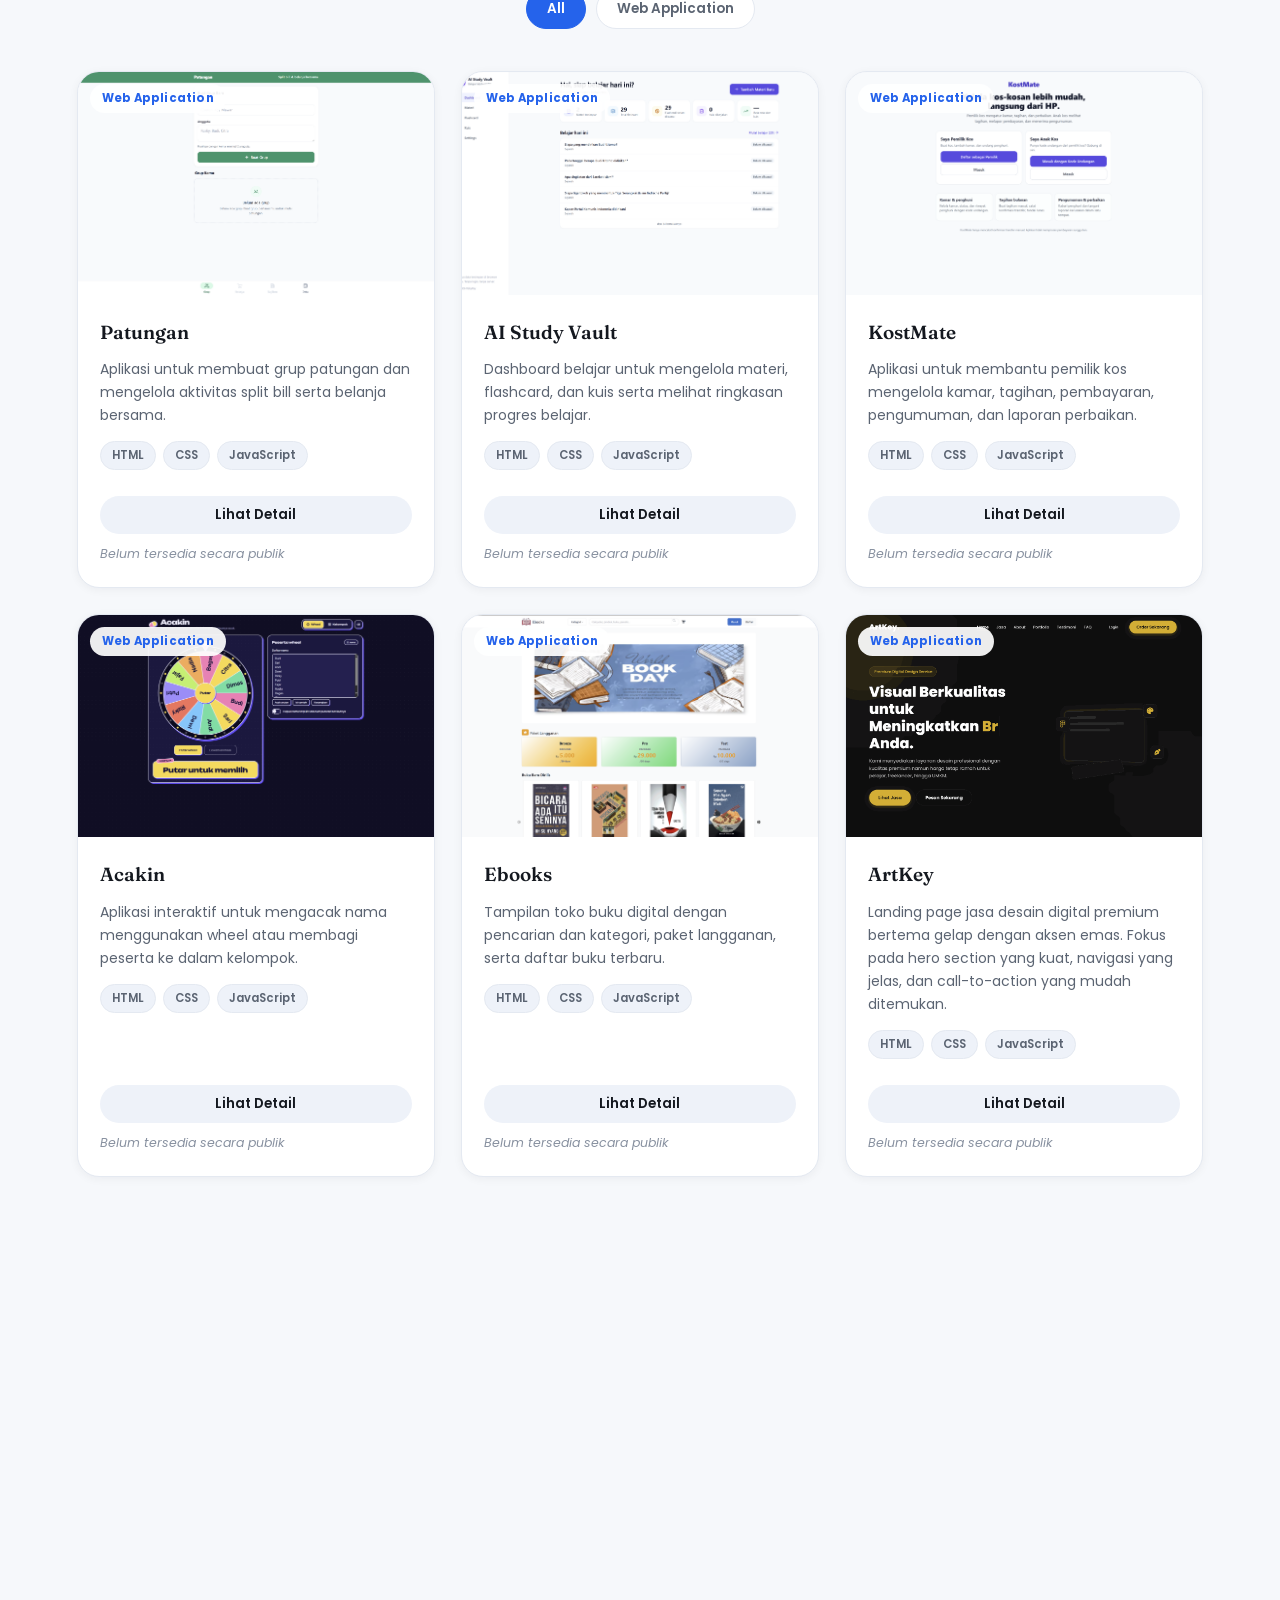
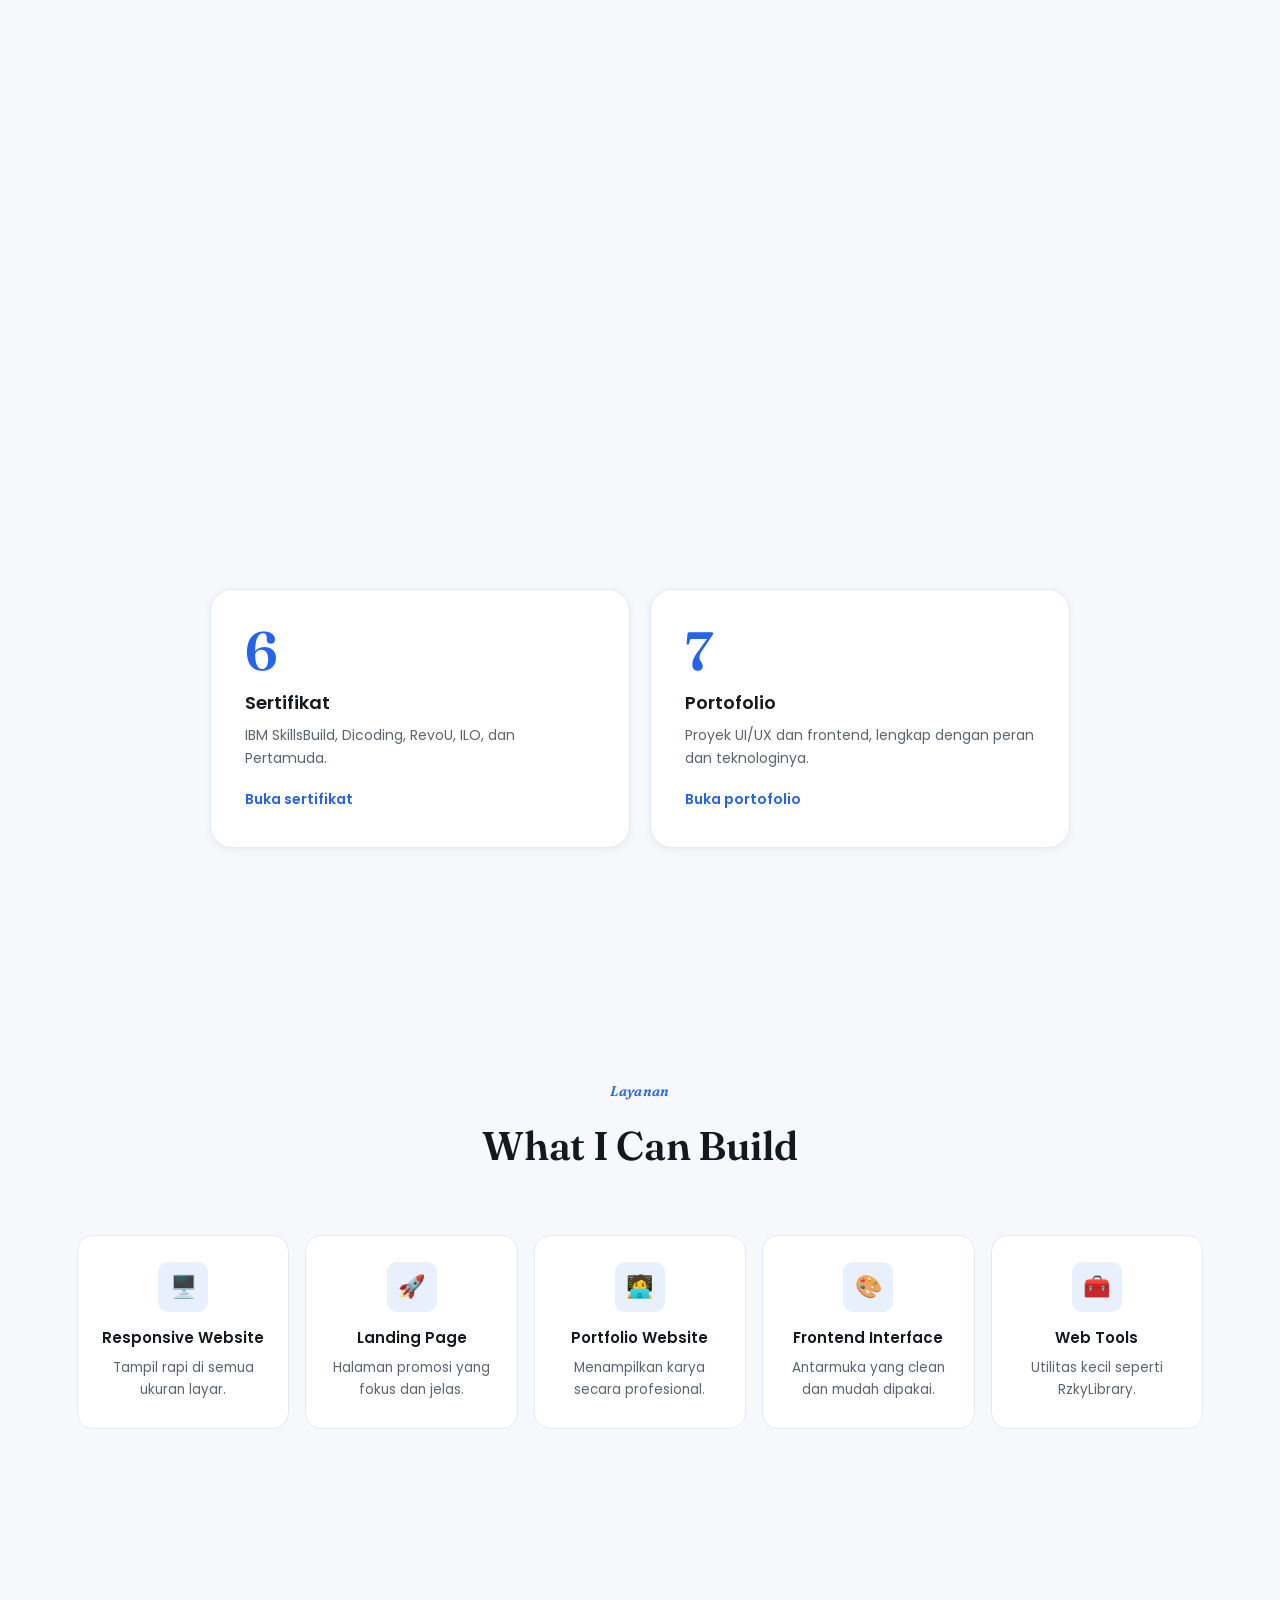
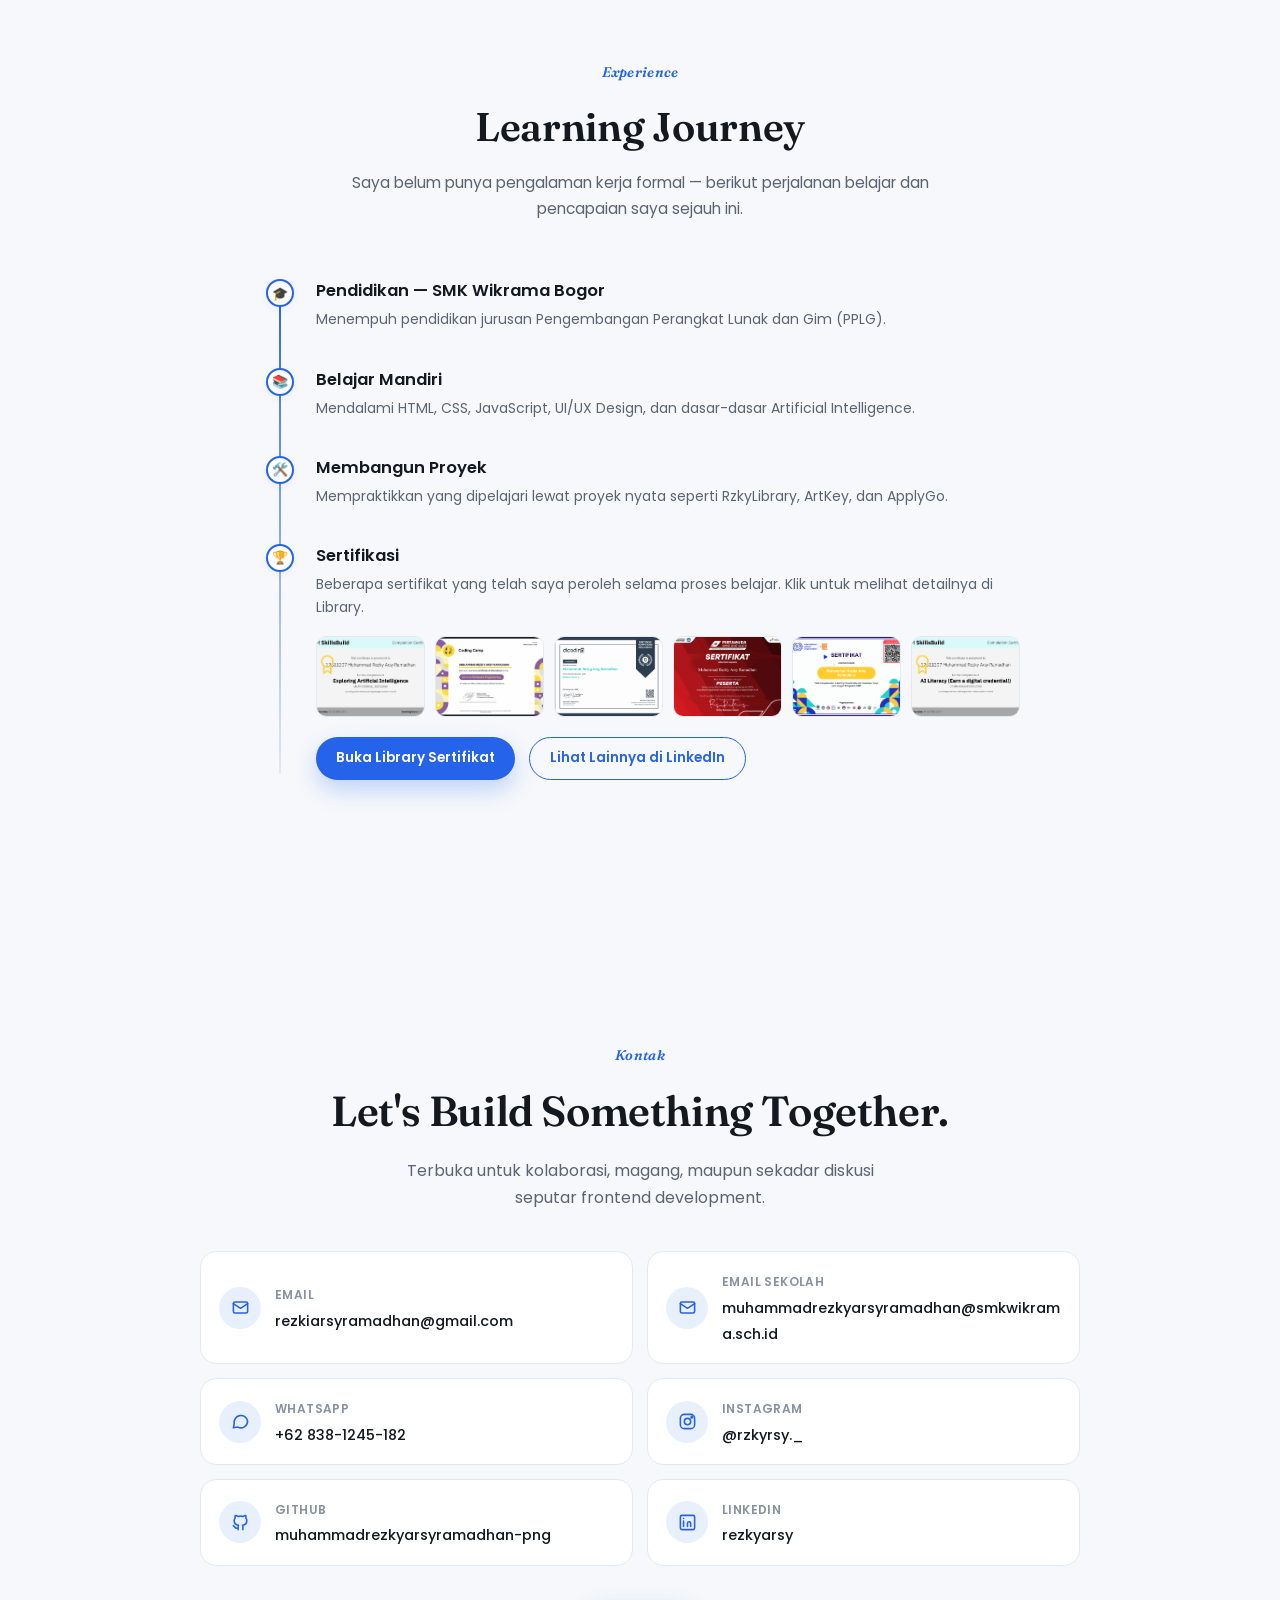
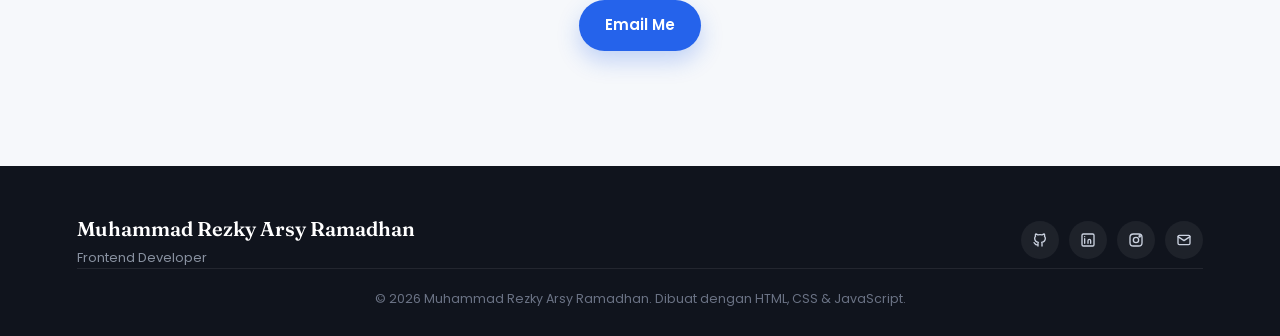
==== commit 99227558: "portofolio update" ====
--- a/index.html
+++ b/index.html
@@ -214,83 +214,11 @@
   <div class="section-head" data-reveal>
     <p class="eyebrow">Proyek</p>
     <h2>Karya yang Sudah Saya Bangun</h2>
-    <p class="section-sub">Beberapa proyek nyata yang pernah saya kerjakan — dari tools untuk developer sampai eksplorasi desain antarmuka.</p>
-  </div>
-
-  <div class="filter-bar" role="group" aria-label="Filter proyek" data-reveal>
-    <button class="filter-btn active" data-filter="all">All</button>
-    <button class="filter-btn" data-filter="tools">Tools</button>
-    <button class="filter-btn" data-filter="design">UI/UX Design</button>
-  </div>
-
-  <div class="project-grid" id="projectGrid">
-
-    <!-- PROJECT 2: ArtKey -->
-    <article class="project-card" data-category="design" data-reveal data-reveal-delay="1"
-      data-title="ArtKey — Landing Page Jasa Desain"
-      data-category-label="UI/UX Design"
-      data-desc="Desain antarmuka untuk landing page jasa desain digital premium bertema gelap dengan aksen emas. Fokus pada hero section yang kuat, navigasi yang jelas, dan call-to-action yang mudah ditemukan."
-      data-role="Merancang tampilan halaman (hero, navigasi, CTA) serta menyusun struktur HTML &amp; CSS-nya."
-      data-tech="HTML,CSS,JavaScript"
-      data-images="library/portofolio/artkey-desktop.png,library/portofolio/artkey-mobile.png">
-      <div class="project-media">
-        <span class="project-category-tag">UI/UX Design</span>
-        <div class="slides">
-          <img src="library/portofolio/artkey-desktop.png" alt="Tampilan desktop landing page ArtKey" loading="lazy">
-        </div>
-      </div>
-      <div class="project-body">
-        <div class="project-title-row"><h3>ArtKey</h3></div>
-        <p class="project-desc">Desain landing page untuk jasa desain digital premium — tema gelap dengan aksen warna emas yang elegan.</p>
-        <div class="tech-badges">
-          <span class="tech-badge">HTML</span><span class="tech-badge">CSS</span><span class="tech-badge">JavaScript</span>
-        </div>
-        <div class="project-links">
-          <button type="button" class="btn btn-ghost btn-sm" data-open-detail>Lihat Detail</button>
-          <span class="link-note">Belum tersedia secara publik</span>
-        </div>
-      </div>
-    </article>
-
-    <!-- PROJECT 3: ApplyGo -->
-    <article class="project-card" data-category="design" data-reveal data-reveal-delay="2"
-      data-title="ApplyGo — Resume Builder Landing Page"
-      data-category-label="UI/UX Design"
-      data-desc="Desain antarmuka untuk platform pembuatan resume berbantuan AI. Tampilan clean dan minimalis dengan fokus pada kejelasan alur: tulis, sesuaikan dengan deskripsi pekerjaan, lalu ekspor."
-      data-role="Merancang struktur halaman dan tampilan visual (hero, section fitur, CTA)."
-      data-tech="HTML,CSS,JavaScript"
-      data-images="library/portofolio/applygo.png">
-      <div class="project-media">
-        <span class="project-category-tag">UI/UX Design</span>
-        <div class="slides">
-          <img src="library/portofolio/applygo.png" alt="Tampilan landing page ApplyGo" loading="lazy">
-        </div>
-      </div>
-      <div class="project-body">
-        <div class="project-title-row"><h3>ApplyGo</h3></div>
-        <p class="project-desc">Desain landing page untuk platform pembuatan resume berbasis AI, dengan tampilan clean dan minimalis.</p>
-        <div class="tech-badges">
-          <span class="tech-badge">HTML</span><span class="tech-badge">CSS</span><span class="tech-badge">JavaScript</span>
-        </div>
-        <div class="project-links">
-          <button type="button" class="btn btn-ghost btn-sm" data-open-detail>Lihat Detail</button>
-          <span class="link-note">Belum tersedia secara publik</span>
-        </div>
-      </div>
-    </article>
-
-    <!-- COMING SOON -->
-    <article class="project-card coming-soon" data-category="all" data-reveal data-reveal-delay="3">
-      <div class="project-media">
-        <div class="coming-soon-icon" aria-hidden="true">+</div>
-      </div>
-      <div class="project-body">
-        <div class="project-title-row"><h3>Proyek Berikutnya</h3></div>
-        <p class="project-desc">Saya terus belajar dan membangun. Proyek baru akan ditambahkan di sini seiring waktu.</p>
-      </div>
-    </article>
-
-  </div>
+    <p class="section-sub">Beberapa proyek yang saya kerjakan — dari aplikasi web interaktif hingga eksplorasi desain antarmuka.</p>
+  </div>
+
+  <div class="filter-bar" id="projectFilters" role="group" aria-label="Filter proyek" data-reveal></div>
+  <div class="project-grid" id="projectGrid"></div>
 </section>
 
 <!-- Project detail modal -->
@@ -335,7 +263,7 @@
       <span class="library-go">Buka sertifikat</span>
     </a>
     <a class="library-card" href="library/index.html#portofolio" data-reveal data-reveal-delay="1">
-      <span class="library-count" data-count="projects">2</span>
+      <span class="library-count" data-count="projects">7</span>
       <h3>Portofolio</h3>
       <p>Proyek UI/UX dan frontend, lengkap dengan peran dan teknologinya.</p>
       <span class="library-go">Buka portofolio</span>
